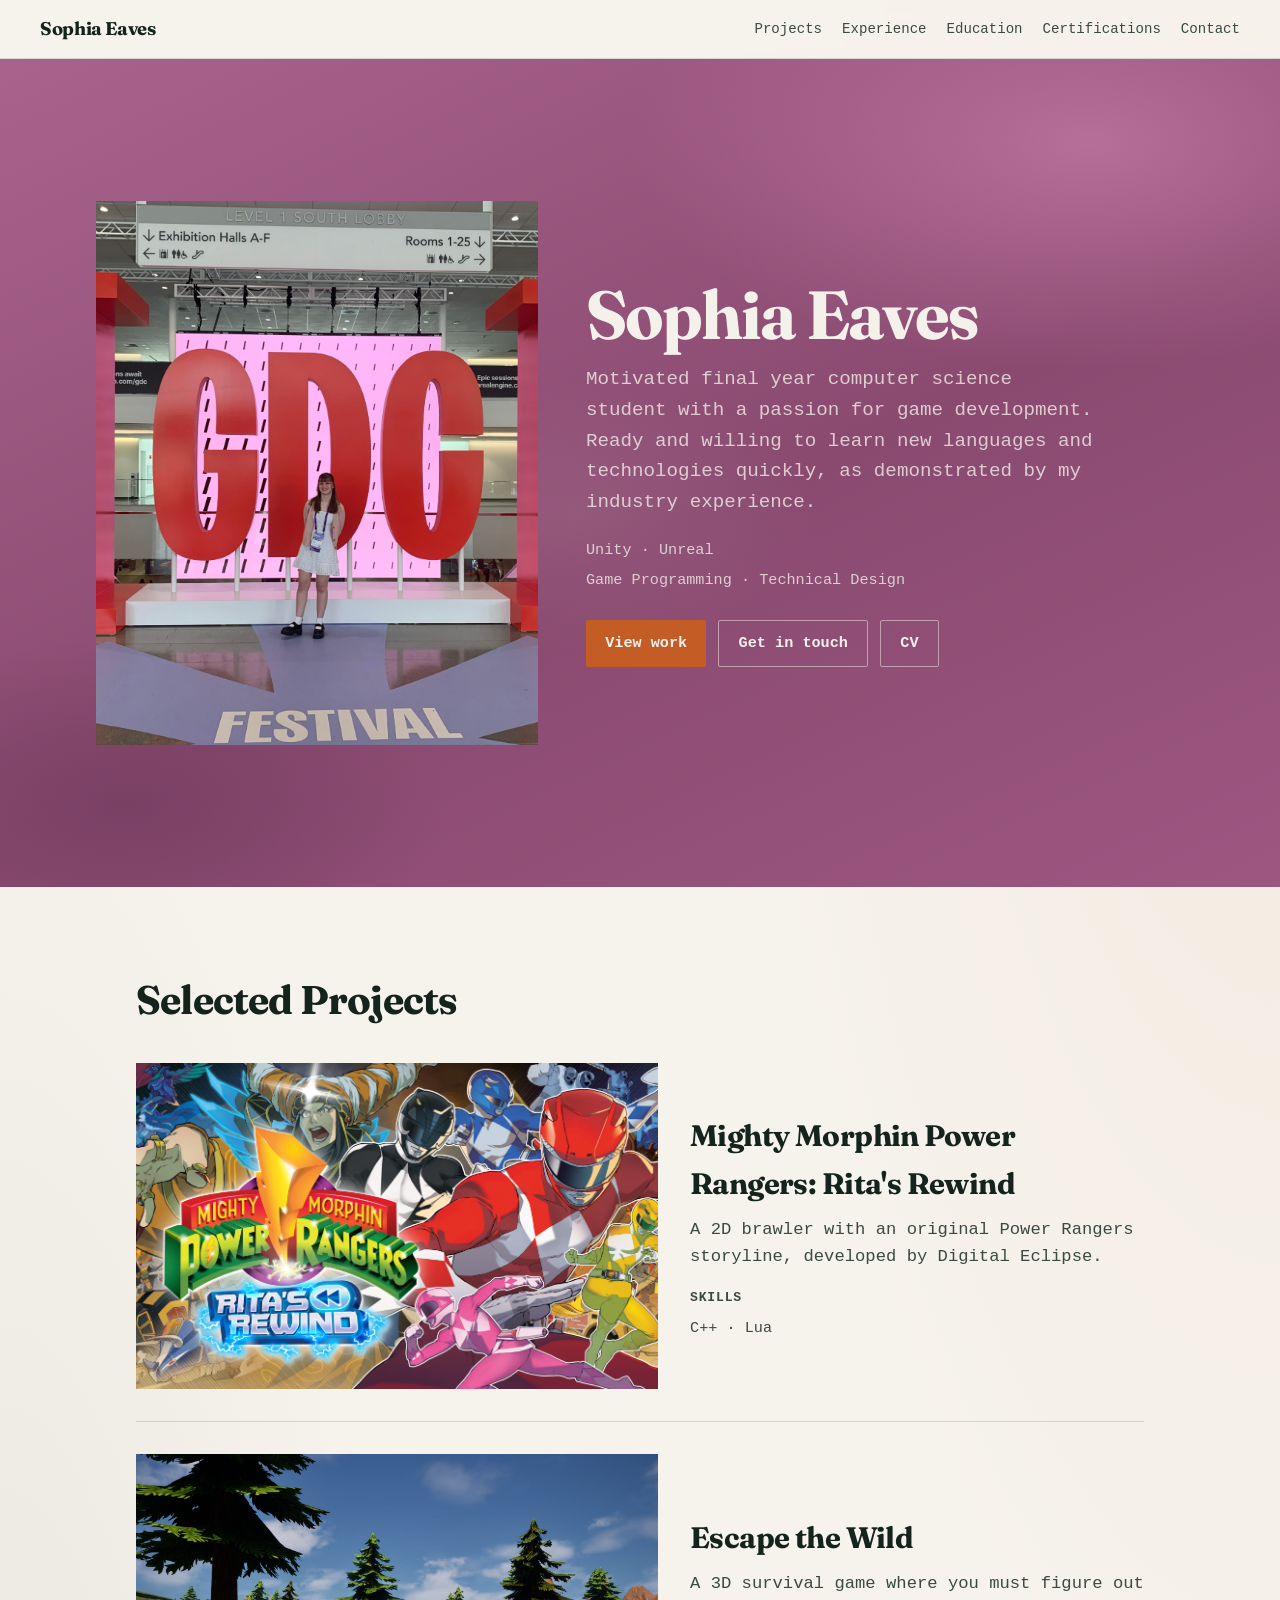
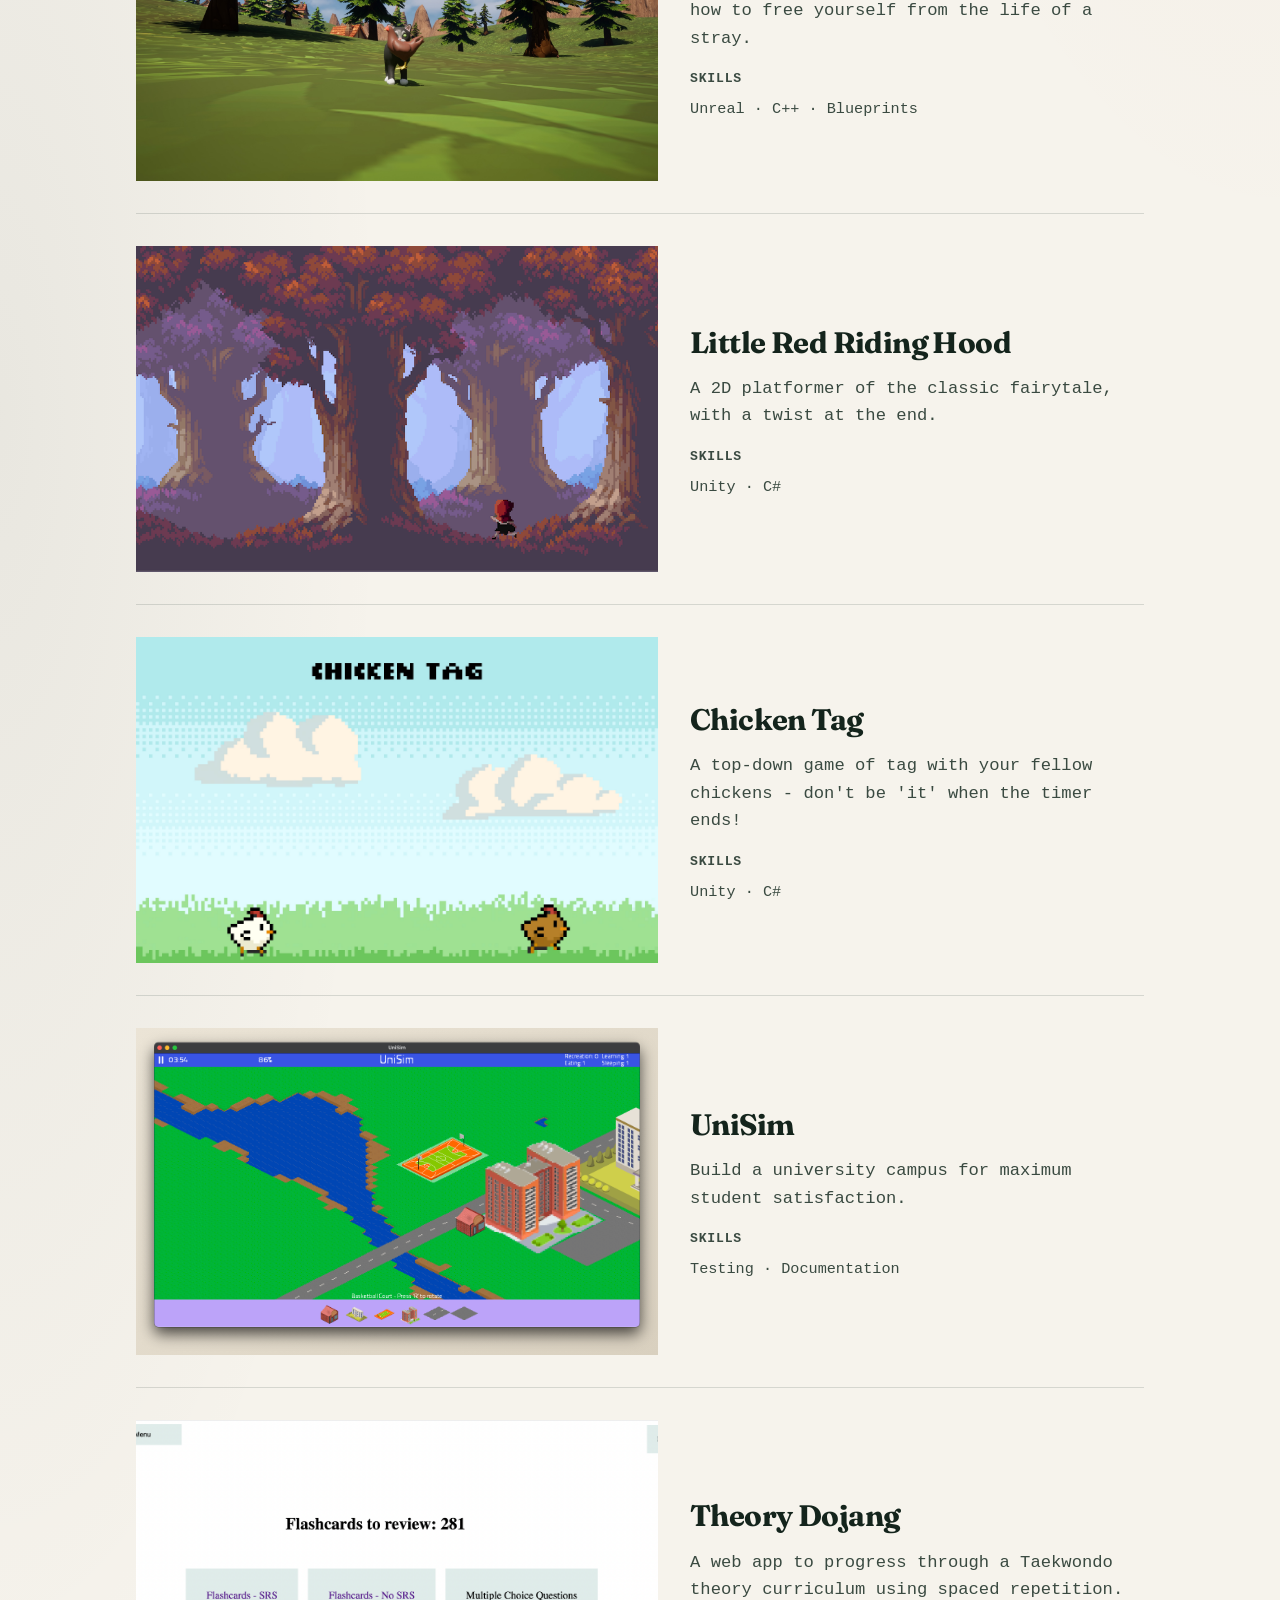
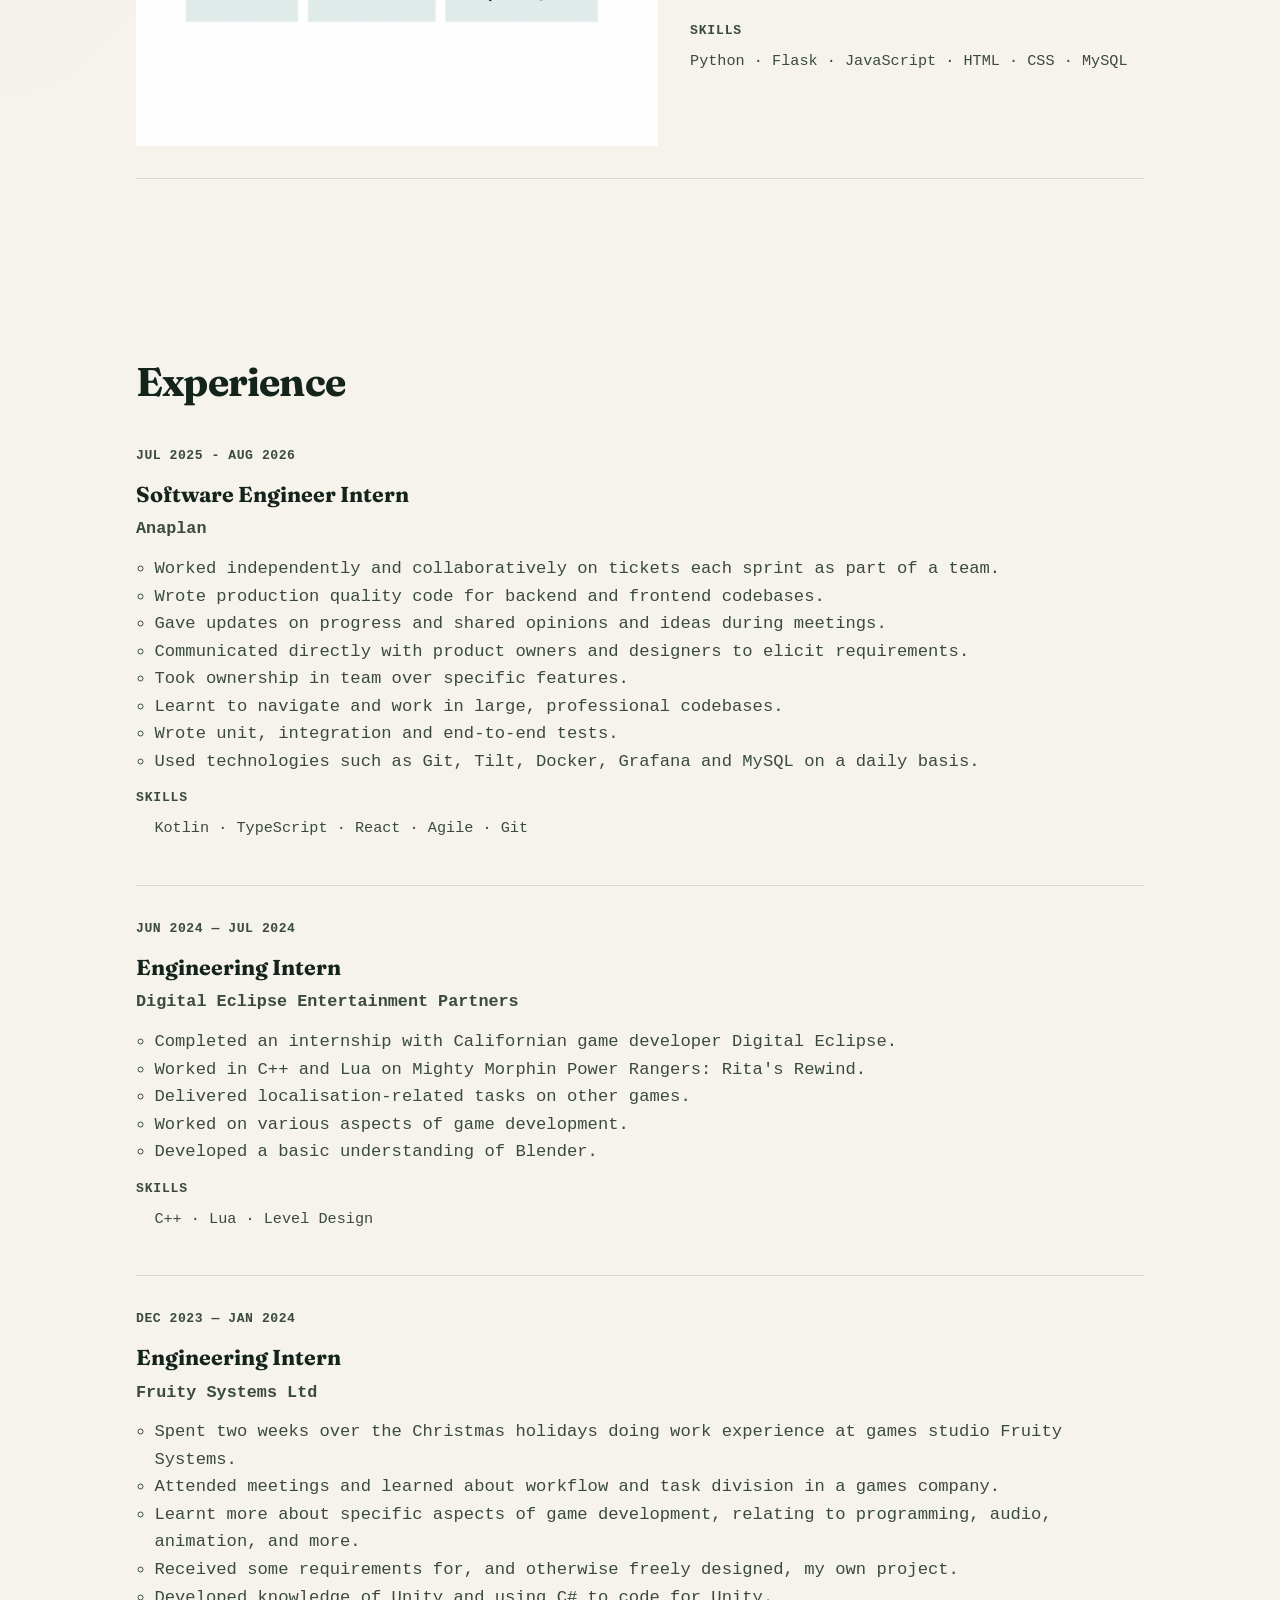
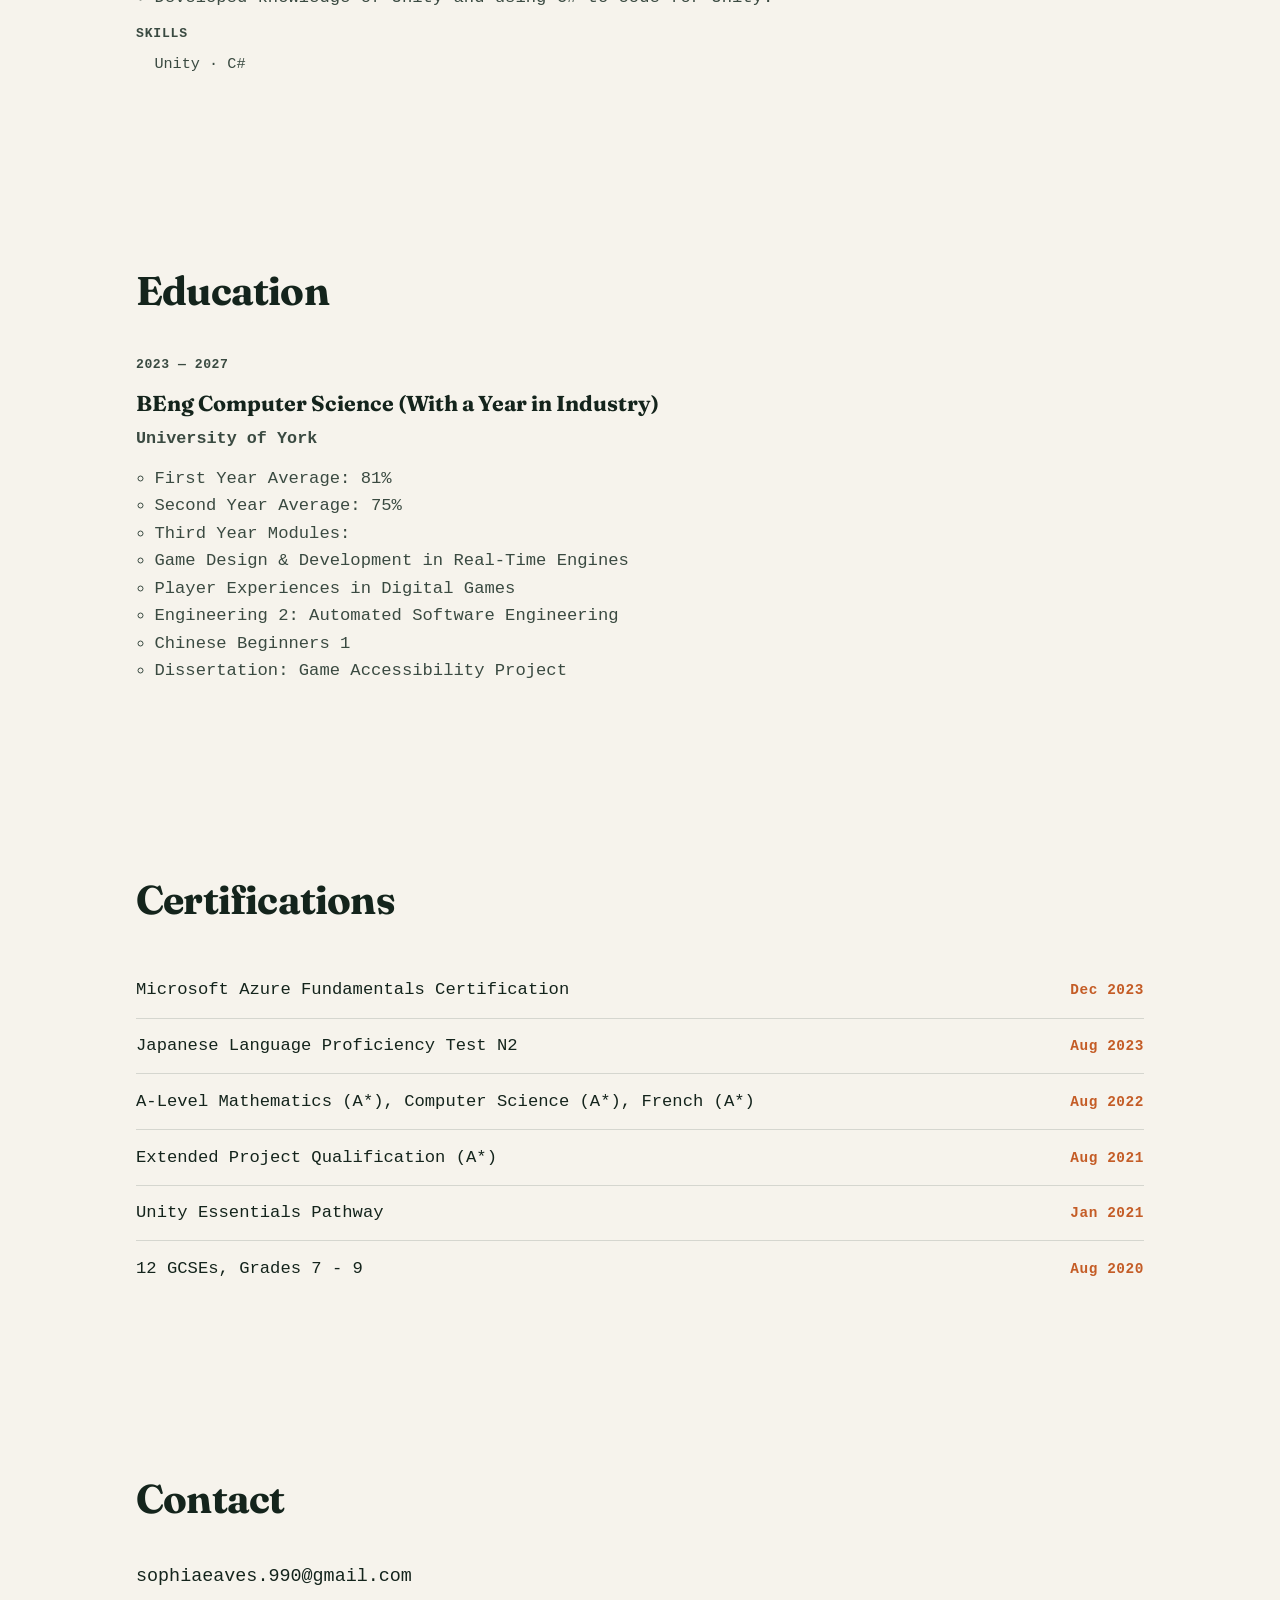
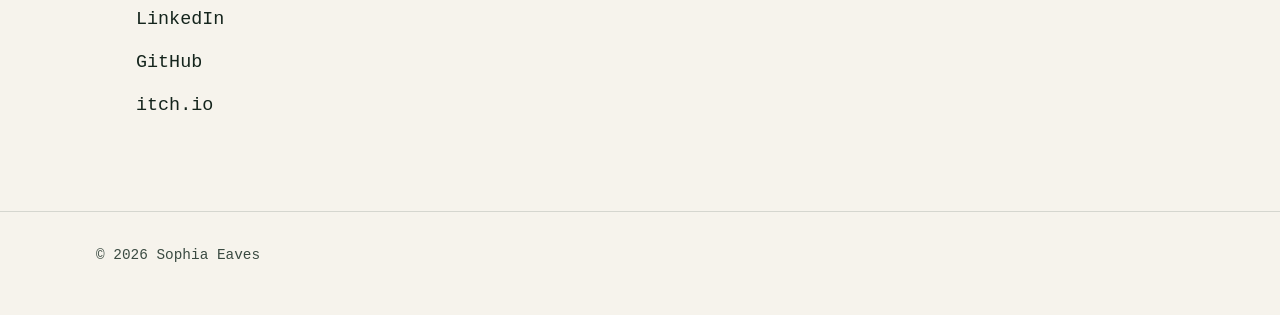
==== index.html @ bf9d67b2 "update experience and education sections" ====
<!DOCTYPE html>
<html lang="en">
<head>
    <meta charset="utf-8" />
    <meta name="viewport" content="width=device-width, initial-scale=1" />
    <title>Sophia Eaves — Game Developer</title>
    <meta
            name="description"
            content="Portfolio of Sophia Eaves"
    />
    <link rel="preconnect" href="https://fonts.googleapis.com" />
    <link rel="preconnect" href="https://fonts.gstatic.com" crossorigin />
    <link
            href="https://fonts.googleapis.com/css2?family=Fraunces:opsz,wght@9..144,500;9..144,700&family=Sora:wght@400;500;600&display=swap"
            rel="stylesheet"
    />
    <link rel="stylesheet" href="./styles.css" />
</head>
<body>
<a class="skip-link" href="#main">Skip to content</a>

<header class="site-header">
    <a class="logo" href="#about">Sophia Eaves</a>
    <nav class="nav" aria-label="Primary">
        <a href="#work">Projects</a>
        <a href="#experience">Experience</a>
        <a href="#education">Education</a>
        <a href="#courses">Certifications</a>
        <a href="#contact">Contact</a>
    </nav>
</header>

<main id="main">
    <section class="hero" id="about" aria-labelledby="hero-brand">
        <div class="hero__atmosphere" aria-hidden="true"></div>
        <div class="hero__grid">
            <div class="hero__photo">
                <img
                        src="./assets/portrait.jpg"
                        alt="Portrait of Sophia Eaves"
                        width="768"
                        height="1024"
                />
            </div>
            <div class="hero__content">
                <p class="hero__brand" id="hero-brand">Sophia Eaves</p>
                <p class="hero__lede">
                    Motivated final year computer science student with a passion for game development. Ready and willing to learn
                    new languages and technologies quickly, as demonstrated by my industry experience.
                </p>
                <ul class="hero__focus">
                    <li>Unity · Unreal</li>
                    <li>Game Programming · Technical Design</li>
                </ul>
                <div class="hero__actions">
                    <a class="btn btn--primary" href="#work">View work</a>
                    <a class="btn btn--ghost" href="#contact">Get in touch</a>
                    <a class="btn btn--ghost" href="./assets/Sophia-Eaves-CV.pdf" target="_blank" download>CV</a>
                </div>
            </div>
        </div>
    </section>

    <section class="section" id="work" aria-labelledby="work-heading">
        <div class="section__intro">
            <h2 id="work-heading">Selected Projects</h2>
        </div>

        <ul class="work-list">
            <li>
                <a class="project-card" href="./projects/ritas-rewind.html">
                    <div class="project-card__media">
                        <img
                                src="./assets/projects/ritas-rewind.jpg"
                                alt="Screenshot from Mighty Morphin Power Rangers: Rita's Rewind"
                                width="960"
                                height="600"
                        />
                    </div>
                    <div class="project-card__body">
                        <h3>Mighty Morphin Power Rangers: Rita's Rewind</h3>
                        <p class="project-card__blurb">
                            A 2D brawler with an original Power Rangers storyline, developed by Digital Eclipse.
                        </p>
                        <h4 class="project-card__skills-label">Skills</h4>
                        <ul class="skill-list">
                            <li>C++ · Lua</li>
                        </ul>
                    </div>
                </a>
            </li>

            <li>
                <a class="project-card" href="./projects/escape-the-wild.html">
                    <div class="project-card__media">
                        <img
                                src="./assets/projects/escape-the-wild.jpg"
                                alt="Screenshot from Escape the Wild"
                                width="960"
                                height="600"
                        />
                    </div>
                    <div class="project-card__body">
                        <h3>Escape the Wild</h3>
                        <p class="project-card__blurb">
                            A 3D survival game where you must figure out how to free yourself from the life of a stray.
                        </p>
                        <h4 class="project-card__skills-label">Skills</h4>
                        <ul class="skill-list">
                            <li>Unreal · C++ · Blueprints</li>
                        </ul>
                    </div>
                </a>
            </li>

            <li>
                <a class="project-card" href="./projects/little-red-riding-hood.html">
                    <div class="project-card__media">
                        <img
                                src="./assets/projects/little-red-riding-hood.jpg"
                                alt="Screenshot from Little Red Riding Hood"
                                width="960"
                                height="600"
                        />
                    </div>
                    <div class="project-card__body">
                        <h3>Little Red Riding Hood</h3>
                        <p class="project-card__blurb">
                            A 2D platformer of the classic fairytale, with a twist at the end.
                        </p>
                        <h4 class="project-card__skills-label">Skills</h4>
                        <ul class="skill-list">
                            <li>Unity · C#</li>
                        </ul>
                    </div>
                </a>
            </li>

            <li>
                <a class="project-card" href="./projects/chicken-tag.html">
                    <div class="project-card__media">
                        <img
                                src="./assets/projects/chicken-tag.jpg"
                                alt="Screenshot from Chicken Tag"
                                width="960"
                                height="600"
                        />
                    </div>
                    <div class="project-card__body">
                        <h3>Chicken Tag</h3>
                        <p class="project-card__blurb">
                            A top-down game of tag with your fellow chickens - don't be 'it' when the timer ends!
                        </p>
                        <h4 class="project-card__skills-label">Skills</h4>
                        <ul class="skill-list">
                            <li>Unity · C#</li>
                        </ul>
                    </div>
                </a>
            </li>

            <li>
                <a class="project-card" href="./projects/unisim.html">
                    <div class="project-card__media">
                        <img
                                src="./assets/projects/unisim.jpg"
                                alt="Screenshot from UniSim"
                                width="960"
                                height="600"
                        />
                    </div>
                    <div class="project-card__body">
                        <h3>UniSim</h3>
                        <p class="project-card__blurb">
                            Build a university campus for maximum student satisfaction.
                        </p>
                        <h4 class="project-card__skills-label">Skills</h4>
                        <ul class="skill-list">
                            <li>Testing · Documentation</li>
                        </ul>
                    </div>
                </a>
            </li>

            <li>
                <a class="project-card" href="./projects/theory-dojang.html">
                    <div class="project-card__media">
                        <img
                                src="./assets/projects/theory-dojang.jpg"
                                alt="Screenshot from Theory Dojang"
                                width="960"
                                height="600"
                        />
                    </div>
                    <div class="project-card__body">
                        <h3>Theory Dojang</h3>
                        <p class="project-card__blurb">
                            A web app to progress through a Taekwondo theory curriculum using spaced repetition.
                        </p>
                        <h4 class="project-card__skills-label">Skills</h4>
                        <ul class="skill-list">
                            <li>Python · Flask · JavaScript · HTML · CSS · MySQL</li>
                        </ul>
                    </div>
                </a>
            </li>
        </ul>
    </section>

    <section class="section" id="experience" aria-labelledby="experience-heading">
        <div class="section__intro">
            <h2 id="experience-heading">Experience</h2>
        </div>
        <ol class="timeline">
            <li class="timeline__item">
                <p class="timeline__dates">Jul 2025 - Aug 2026</p>
                <h3>Software Engineer Intern</h3>
                <p class="timeline__org">Anaplan</p>
                <ul>
                    <li>Worked independently and collaboratively on tickets each sprint as part of a team.</li>
                    <li>Wrote production quality code for backend and frontend codebases.</li>
                    <li>Gave updates on progress and shared opinions and ideas during meetings.</li>
                    <li>Communicated directly with product owners and designers to elicit requirements.</li>
                    <li>Took ownership in team over specific features.</li>
                    <li>Learnt to navigate and work in large, professional codebases.</li>
                    <li>Wrote unit, integration and end-to-end tests.</li>
                    <li>Used technologies such as Git, Tilt, Docker, Grafana and MySQL on a daily basis.</li>
                </ul>
                <h4 class="project-card__skills-label">Skills</h4>
                <ul class="skill-list">
                    <li>Kotlin · TypeScript · React · Agile · Git</li>
                </ul>
            </li>
            <li class="timeline__item">
                <p class="timeline__dates">Jun 2024 — Jul 2024</p>
                <h3>Engineering Intern</h3>
                <p class="timeline__org">Digital Eclipse Entertainment Partners</p>
                <ul>
                    <li>Completed an internship with Californian game developer Digital Eclipse.</li>
                    <li>Worked in C++ and Lua on Mighty Morphin Power Rangers: Rita's Rewind.</li>
                    <li>Delivered localisation-related tasks on other games.</li>
                    <li>Worked on various aspects of game development.</li>
                    <li>Developed a basic understanding of Blender.</li>
                </ul>
                <h4 class="project-card__skills-label">Skills</h4>
                <ul class="skill-list">
                    <li>C++ · Lua · Level Design</li>
                </ul>
            </li>
            <li class="timeline__item">
                <p class="timeline__dates">Dec 2023 — Jan 2024</p>
                <h3>Engineering Intern</h3>
                <p class="timeline__org">Fruity Systems Ltd</p>
                <ul>
                    <li>Spent two weeks over the Christmas holidays doing work experience at games studio Fruity Systems.</li>
                    <li>Attended meetings and learned about workflow and task division in a games company.</li>
                    <li>Learnt more about specific aspects of game development, relating to programming, audio, animation, and more.</li>
                    <li>Received some requirements for, and otherwise freely designed, my own project.</li>
                    <li>Developed knowledge of Unity and using C# to code for Unity.</li>
                </ul>
                <h4 class="project-card__skills-label">Skills</h4>
                <ul class="skill-list">
                    <li>Unity · C#</li>
                </ul>
            </li>
        </ol>
    </section>

    <section class="section" id="education" aria-labelledby="education-heading">
        <div class="section__intro">
            <h2 id="education-heading">Education</h2>
        </div>
        <ol class="timeline">
            <li class="timeline__item">
                <p class="timeline__dates">2023 — 2027</p>
                <h3>BEng Computer Science (With a Year in Industry)</h3>
                <p class="timeline__org">University of York</p>
                <ul>
                    <li>First Year Average: 81%</li>
                    <li>Second Year Average: 75%</li>
                    <li>Third Year Modules:</li>
                    <li>Game Design & Development in Real-Time Engines</li>
                    <li>Player Experiences in Digital Games</li>
                    <li>Engineering 2: Automated Software Engineering</li>
                    <li>Chinese Beginners 1</li>
                    <li>Dissertation: Game Accessibility Project</li>
                </ul>
            </li>
        </ol>
    </section>

    <section class="section" id="courses" aria-labelledby="courses-heading">
        <div class="section__intro">
            <h2 id="courses-heading">Certifications</h2>
        </div>
        <ul class="cert-list">
            <li>
                <span class="cert-list__name">Microsoft Azure Fundamentals Certification</span>
                <span class="cert-list__date">Dec 2023</span>
            </li>
            <li>
                <span class="cert-list__name">Japanese Language Proficiency Test N2</span>
                <span class="cert-list__date">Aug 2023</span>
            </li>
            <li>
                <span class="cert-list__name">A-Level Mathematics (A*), Computer Science (A*), French (A*)</span>
                <span class="cert-list__date">Aug 2022</span>
            </li>
            <li>
                <span class="cert-list__name">Extended Project Qualification (A*)</span>
                <span class="cert-list__date">Aug 2021</span>
            </li>
            <li>
                <span class="cert-list__name">Unity Essentials Pathway</span>
                <span class="cert-list__date">Jan 2021</span>
            </li>
            <li>
                <span class="cert-list__name">12 GCSEs, Grades 7 - 9</span>
                <span class="cert-list__date">Aug 2020</span>
            </li>
        </ul>
    </section>

    <section class="section" id="contact" aria-labelledby="contact-heading">
        <div class="section__intro">
            <h2 id="contact-heading">Contact</h2>
        </div>
        <ul class="contact-list">
            <li><a href="mailto:sophiaeaves.990@gmail.com">sophiaeaves.990@gmail.com</a></li>
            <li><a href="https://www.linkedin.com/in/sophia-eaves" rel="noopener noreferrer" target="_blank">LinkedIn</a></li>
            <li>
                <a href="https://github.com/Sophia990" rel="noopener noreferrer" target="_blank"
                >GitHub</a
                >
            </li>
            <li><a href="https://sophia990.itch.io/" rel="noopener noreferrer" target="_blank">itch.io</a></li>
        </ul>
    </section>
</main>

<footer class="site-footer">
    <p>© <span id="year">2026</span> Sophia Eaves</p>
</footer>

<script>
    document.getElementById("year").textContent = new Date().getFullYear();
</script>
</body>
</html>
---- styles.css ----
:root {
    --ink: #14241c;
    --ink-soft: #3a4a41;
    --paper: #f6f3ec;
    --paper-deep: #ebe4d6;
    --accent: #c45c26;
    --accent-hover: #a64a1c;
    --line: rgba(20, 36, 28, 0.14);
    --max: 68rem;
    --pad: clamp(1.25rem, 4vw, 2.5rem);
    --font-display: "Fraunces", Georgia, serif;
    --font-body: "IBM Plex Mono", ui-monospace, monospace;
    --radius: 2px;
}

*,
*::before,
*::after {
    box-sizing: border-box;
}

html {
    scroll-behavior: smooth;
}

body {
    margin: 0;
    min-height: 100vh;
    font-family: var(--font-body);
    font-size: clamp(1rem, 0.95rem + 0.25vw, 1.075rem);
    line-height: 1.6;
    color: var(--ink);
    background:
            radial-gradient(ellipse 80% 50% at 100% 0%, rgba(196, 92, 38, 0.08), transparent 55%),
            radial-gradient(ellipse 60% 40% at 0% 30%, rgba(20, 36, 28, 0.06), transparent 50%),
            var(--paper);
}

img,
video {
    max-width: 100%;
    display: block;
}

a {
    color: inherit;
    text-decoration-thickness: 1px;
    text-underline-offset: 0.18em;
}

a:hover {
    color: var(--accent);
}

:focus-visible {
    outline: 2px solid var(--accent);
    outline-offset: 3px;
}

.skip-link {
    position: absolute;
    left: var(--pad);
    top: -100%;
    z-index: 100;
    padding: 0.5rem 0.75rem;
    background: var(--ink);
    color: var(--paper);
    text-decoration: none;
}

.skip-link:focus {
    top: 0.75rem;
}

.site-header {
    position: sticky;
    top: 0;
    z-index: 20;
    display: flex;
    align-items: center;
    justify-content: space-between;
    gap: 1rem;
    padding: 0.9rem var(--pad);
    background: rgba(246, 243, 236, 0.88);
    backdrop-filter: blur(10px);
    border-bottom: 1px solid var(--line);
}

.logo {
    font-family: var(--font-display);
    font-weight: 700;
    font-size: 1.15rem;
    letter-spacing: -0.02em;
    text-decoration: none;
    white-space: nowrap;
}

.nav {
    display: flex;
    gap: clamp(0.7rem, 2.2vw, 1.25rem);
    overflow-x: auto;
    -webkit-overflow-scrolling: touch;
}

.nav a {
    text-decoration: none;
    font-size: 0.88rem;
    font-weight: 500;
    color: var(--ink-soft);
    white-space: nowrap;
}

.nav a:hover {
    color: var(--accent);
}

/* ——— About hero ——— */
.hero {
    position: relative;
    isolation: isolate;
    min-height: min(92vh, 52rem);
    display: grid;
    align-items: center;
    padding: clamp(3rem, 10vh, 5.5rem) var(--pad);
    overflow: hidden;
    color: #f4f1ea;
    background: #9c5781;
}

.hero__atmosphere {
  position: absolute;
  inset: 0;
  z-index: -1;
  background:
    radial-gradient(ellipse 65% 50% at 85% 10%, #b56f98 0%, transparent 55%),
    radial-gradient(ellipse 50% 40% at 10% 90%, #7a4064 0%, transparent 50%),
    radial-gradient(ellipse 35% 30% at 45% 55%, rgba(244, 241, 234, 0.08) 0%, transparent 55%),
    linear-gradient(155deg, #a8638c 0%, #8a4a70 55%, #9c5781 100%);
  animation: atmosphere-drift 18s ease-in-out infinite alternate;
}

@keyframes atmosphere-drift {
    from { transform: scale(1); }
    to { transform: scale(1.04) translate3d(-1.5%, 1%, 0); }
}

.hero__grid {
    max-width: var(--max);
    width: 100%;
    margin: 0 auto;
    display: grid;
    gap: clamp(1.75rem, 4vw, 3rem);
    align-items: center;
    animation: rise 0.9s ease both;
}

@media (min-width: 800px) {
    .hero__grid {
        grid-template-columns: minmax(0, 0.85fr) minmax(0, 1.15fr);
    }
}

@keyframes rise {
    from { opacity: 0; transform: translateY(1.25rem); }
    to { opacity: 1; transform: translateY(0); }
}

.hero__photo {
    aspect-ratio: 4 / 5;
    max-height: min(70vh, 34rem);
    justify-self: stretch;
    overflow: hidden;
    background: rgba(246, 243, 236, 0.08);
}

.hero__photo img {
    width: 100%;
    height: 100%;
    object-fit: cover;
}

.hero__brand {
    margin: 0 0 0.85rem;
    font-family: var(--font-display);
    font-size: clamp(2.4rem, 7vw, 4.25rem);
    font-weight: 700;
    line-height: 1.05;
    letter-spacing: -0.03em;
}

.hero__lede {
    margin: 0 0 1.25rem;
    max-width: 32rem;
    font-size: clamp(1.05rem, 2vw, 1.2rem);
    color: rgba(244, 241, 234, 0.78);
}

.hero__focus {
    list-style: none;
    margin: 0 0 1.75rem;
    padding: 0;
    display: grid;
    gap: 0.35rem;
    color: rgba(244, 241, 234, 0.78);
    font-size: 0.95rem;
}

.hero__actions {
    display: flex;
    flex-wrap: wrap;
    gap: 0.75rem;
}

.btn {
    display: inline-flex;
    align-items: center;
    justify-content: center;
    min-height: 2.75rem;
    padding: 0.65rem 1.2rem;
    border-radius: var(--radius);
    font-weight: 600;
    font-size: 0.95rem;
    text-decoration: none;
    transition: background 0.2s ease, color 0.2s ease, border-color 0.2s ease, transform 0.2s ease;
}

.btn:hover {
    transform: translateY(-1px);
    color: inherit;
}

.btn--primary {
    background: var(--accent);
    color: var(--paper);
}

.btn--primary:hover {
    background: var(--accent-hover);
    color: var(--paper);
}

.btn--ghost {
  border: 1px solid rgba(244, 241, 234, 0.5);
  color: #f4f1ea;
}

.btn--ghost:hover {
  border-color: #f4f1ea;
  color: #f4f1ea;
}

.section {
    padding: clamp(3.5rem, 10vh, 6rem) var(--pad);
    max-width: var(--max);
    margin: 0 auto;
}

.section__intro {
    max-width: 36rem;
    margin-bottom: 2.5rem;
}

.section__intro h2,
.project-detail h2 {
    margin: 0 0 0.65rem;
    font-family: var(--font-display);
    font-size: clamp(1.85rem, 4vw, 2.5rem);
    font-weight: 700;
    letter-spacing: -0.02em;
    line-height: 1.15;
}

.section__intro p {
    margin: 0;
    color: var(--ink-soft);
}

.work-list {
    list-style: none;
    margin: 0;
    padding: 0;
    display: grid;
    gap: 2rem;
}

.project-card {
    display: grid;
    gap: 1.25rem;
    padding-bottom: 2rem;
    border-bottom: 1px solid var(--line);
    text-decoration: none;
    color: inherit;
}

.project-card:hover {
    color: inherit;
}

.project-card:hover h3 {
    color: var(--accent);
}

@media (min-width: 720px) {
    .project-card {
        grid-template-columns: minmax(0, 1.15fr) minmax(0, 1fr);
        gap: 2rem;
        align-items: center;
    }
}

.project-card__media {
    aspect-ratio: 16 / 10;
    overflow: hidden;
    background:
            linear-gradient(145deg, var(--paper-deep), #d9d0bf),
            repeating-linear-gradient(-12deg, transparent, transparent 10px, rgba(20, 36, 28, 0.04) 10px, rgba(20, 36, 28, 0.04) 11px);
}

.project-card__media img,
.project-detail__hero-media img,
.gallery img {
    width: 100%;
    height: 100%;
    object-fit: cover;
    transition: transform 0.35s ease;
}

.project-card:hover .project-card__media img {
    transform: scale(1.03);
}

.project-card__meta {
    margin: 0 0 0.4rem;
    font-size: 0.82rem;
    font-weight: 500;
    letter-spacing: 0.04em;
    text-transform: uppercase;
    color: var(--ink-soft);
}

.project-card__body h3,
.project-detail__header h1 {
    margin: 0 0 0.55rem;
    font-family: var(--font-display);
    font-size: clamp(1.45rem, 3vw, 1.85rem);
    font-weight: 700;
    letter-spacing: -0.02em;
}

.project-detail__header h1 {
    font-size: clamp(2rem, 5vw, 3rem);
}

.project-card__blurb,
.project-detail__lede {
    margin: 0 0 1rem;
    color: var(--ink-soft);
}

.project-card__skills-label {
    margin: 0 0 0.5rem;
    font-family: var(--font-body);
    font-size: 0.82rem;
    font-weight: 600;
    letter-spacing: 0.06em;
    text-transform: uppercase;
    color: var(--ink-soft);
}

.skill-list {
    list-style: none;
    margin: 0;
    padding: 0;
    display: grid;
    gap: 0.35rem;
    color: var(--ink-soft);
    font-size: 0.95rem;
}

.timeline {
    list-style: none;
    margin: 0;
    padding: 0;
    display: grid;
    gap: 2rem;
}

.timeline__item {
    padding-bottom: 2rem;
    border-bottom: 1px solid var(--line);
}

.timeline__item:last-child {
    border-bottom: 0;
    padding-bottom: 0;
}

.timeline__dates {
    margin: 0 0 0.35rem;
    font-size: 0.82rem;
    font-weight: 600;
    letter-spacing: 0.04em;
    text-transform: uppercase;
    color: var(--accent);
}

.timeline__item h3 {
    margin: 0 0 0.5rem;
    font-family: var(--font-display);
    font-size: 1.35rem;
    font-weight: 700;
}

.timeline__item p,
.timeline__item ul {
    margin: 0 0 0.75rem;
    color: var(--ink-soft);
}

.timeline__item ul {
    padding-left: 1.15rem;
}

.timeline__item h3 {
  margin: 0 0 0.25rem;
  font-family: var(--font-display);
  font-size: 1.35rem;
  font-weight: 700;
}

.timeline__org {
  margin: 0 0 0.65rem;
  font-family: var(--font-body);
  font-size: 1.05rem;
  font-weight: 600;
  color: var(--ink);
}

.timeline__item p:not(.timeline__dates):not(.timeline__org),
.timeline__item ul {
  margin: 0 0 0.75rem;
  color: var(--ink-soft);
  font-weight: 400;
}

.timeline__item ul {
  padding-left: 1.15rem;
}

.cert-list {
  list-style: none;
  margin: 0;
  padding: 0;
  display: grid;
  gap: 0;
}

.cert-list li {
  display: flex;
  justify-content: space-between;
  align-items: baseline;
  gap: 1rem;
  padding: 0.85rem 0;
  border-bottom: 1px solid var(--line);
  font-weight: 500;
}

.cert-list li:last-child {
  border-bottom: 0;
}

.cert-list__name {
  color: var(--ink);
}

.cert-list__date {
  flex-shrink: 0;
  font-size: 0.9rem;
  font-weight: 600;
  letter-spacing: 0.04em;
  color: var(--accent);
}

.contact-list {
    list-style: none;
    margin: 0;
    padding: 0;
    display: grid;
    gap: 0.85rem;
    font-size: 1.15rem;
    font-weight: 500;
}

.contact-list a {
    text-decoration: none;
    border-bottom: 1px solid transparent;
}

.contact-list a:hover {
    border-bottom-color: var(--accent);
}

.site-footer {
    padding: 2rem var(--pad) 3rem;
    border-top: 1px solid var(--line);
    color: var(--ink-soft);
    font-size: 0.9rem;
}

.site-footer p {
    margin: 0 auto;
    max-width: var(--max);
}

/* Project detail */
.back-link {
    margin: 0 0 1.5rem;
}

.back-link a {
    text-decoration: none;
    font-weight: 500;
    color: var(--ink-soft);
}

.project-detail {
    display: grid;
    gap: 2.5rem;
}

.project-detail__hero-media {
    margin: 0;
    aspect-ratio: 16 / 9;
    overflow: hidden;
    background: var(--paper-deep);
}

.gallery {
    display: grid;
    gap: 1.5rem;
}

@media (min-width: 720px) {
    .gallery {
        grid-template-columns: 1fr 1fr;
    }
}

.gallery figure {
    margin: 0;
}

.gallery figcaption {
    margin-top: 0.5rem;
    font-size: 0.9rem;
    color: var(--ink-soft);
}

.gallery video {
    width: 100%;
    aspect-ratio: 16 / 9;
    background: #0f1a15;
}

.play-block {
    padding-top: 0.5rem;
    border-top: 1px solid var(--line);
}

.play-block p {
    color: var(--ink-soft);
}

.webgl-frame {
    margin-top: 1rem;
    position: relative;
    width: 100%;
    aspect-ratio: 16 / 9;
    background: #0f1a15;
    border: 1px solid var(--line);
}

.webgl-frame iframe {
    position: absolute;
    inset: 0;
    width: 100%;
    height: 100%;
    border: 0;
}

@media (prefers-reduced-motion: reduce) {
    html { scroll-behavior: auto; }
    .hero__atmosphere,
    .hero__grid,
    .btn,
    .project-card__media img {
        animation: none !important;
        transition: none !important;
    }
}
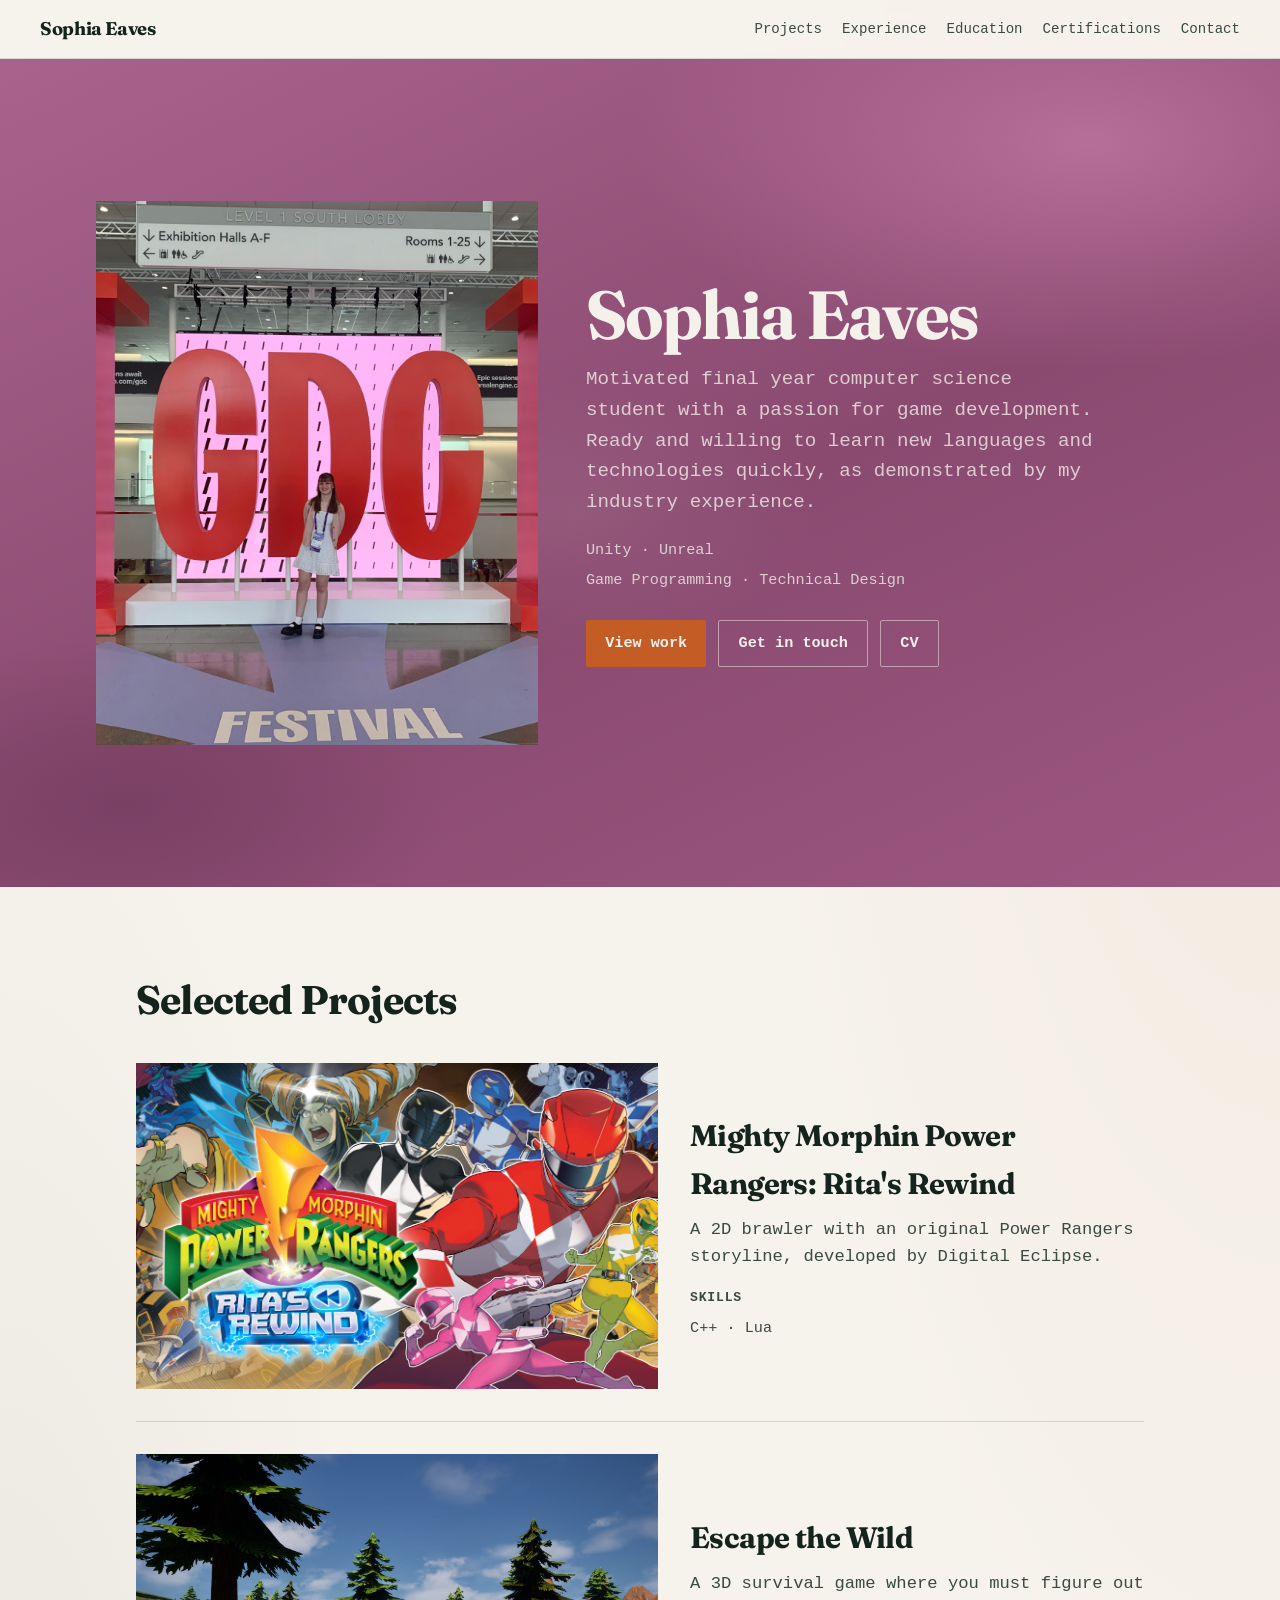
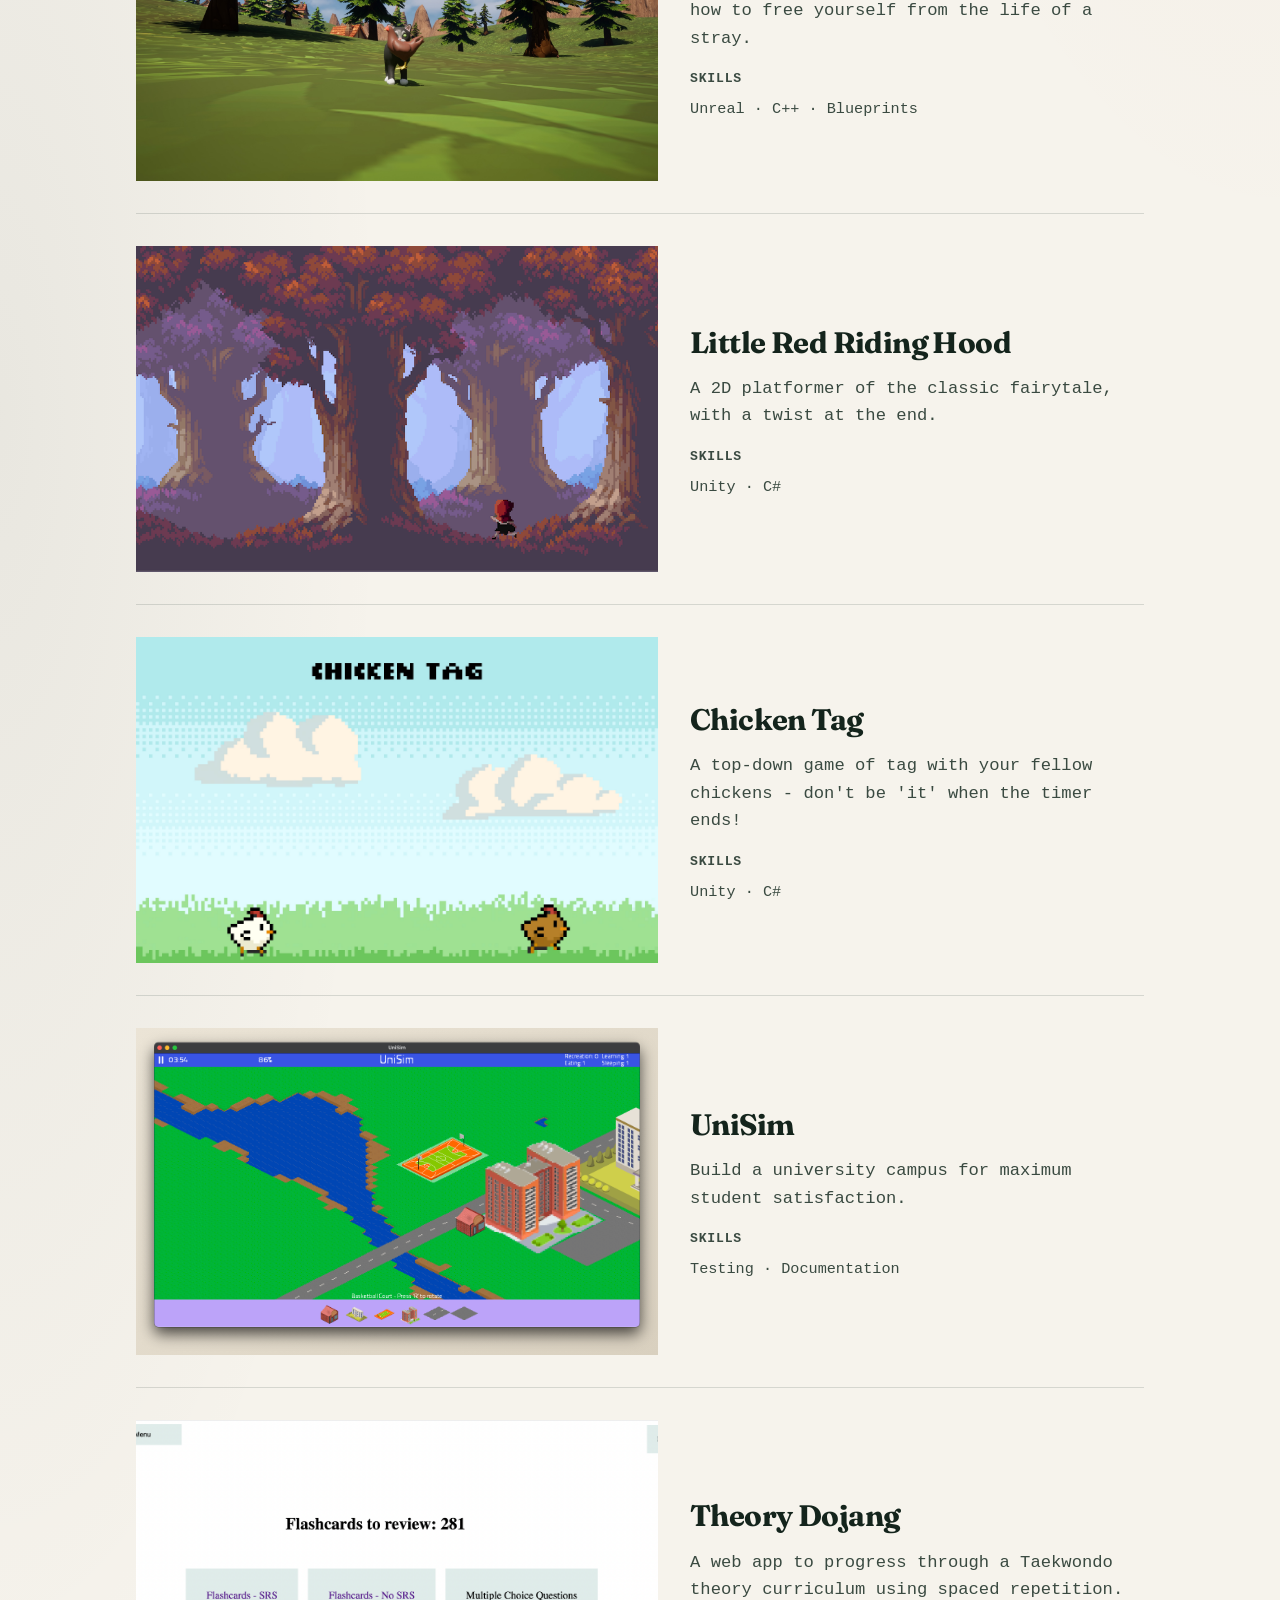
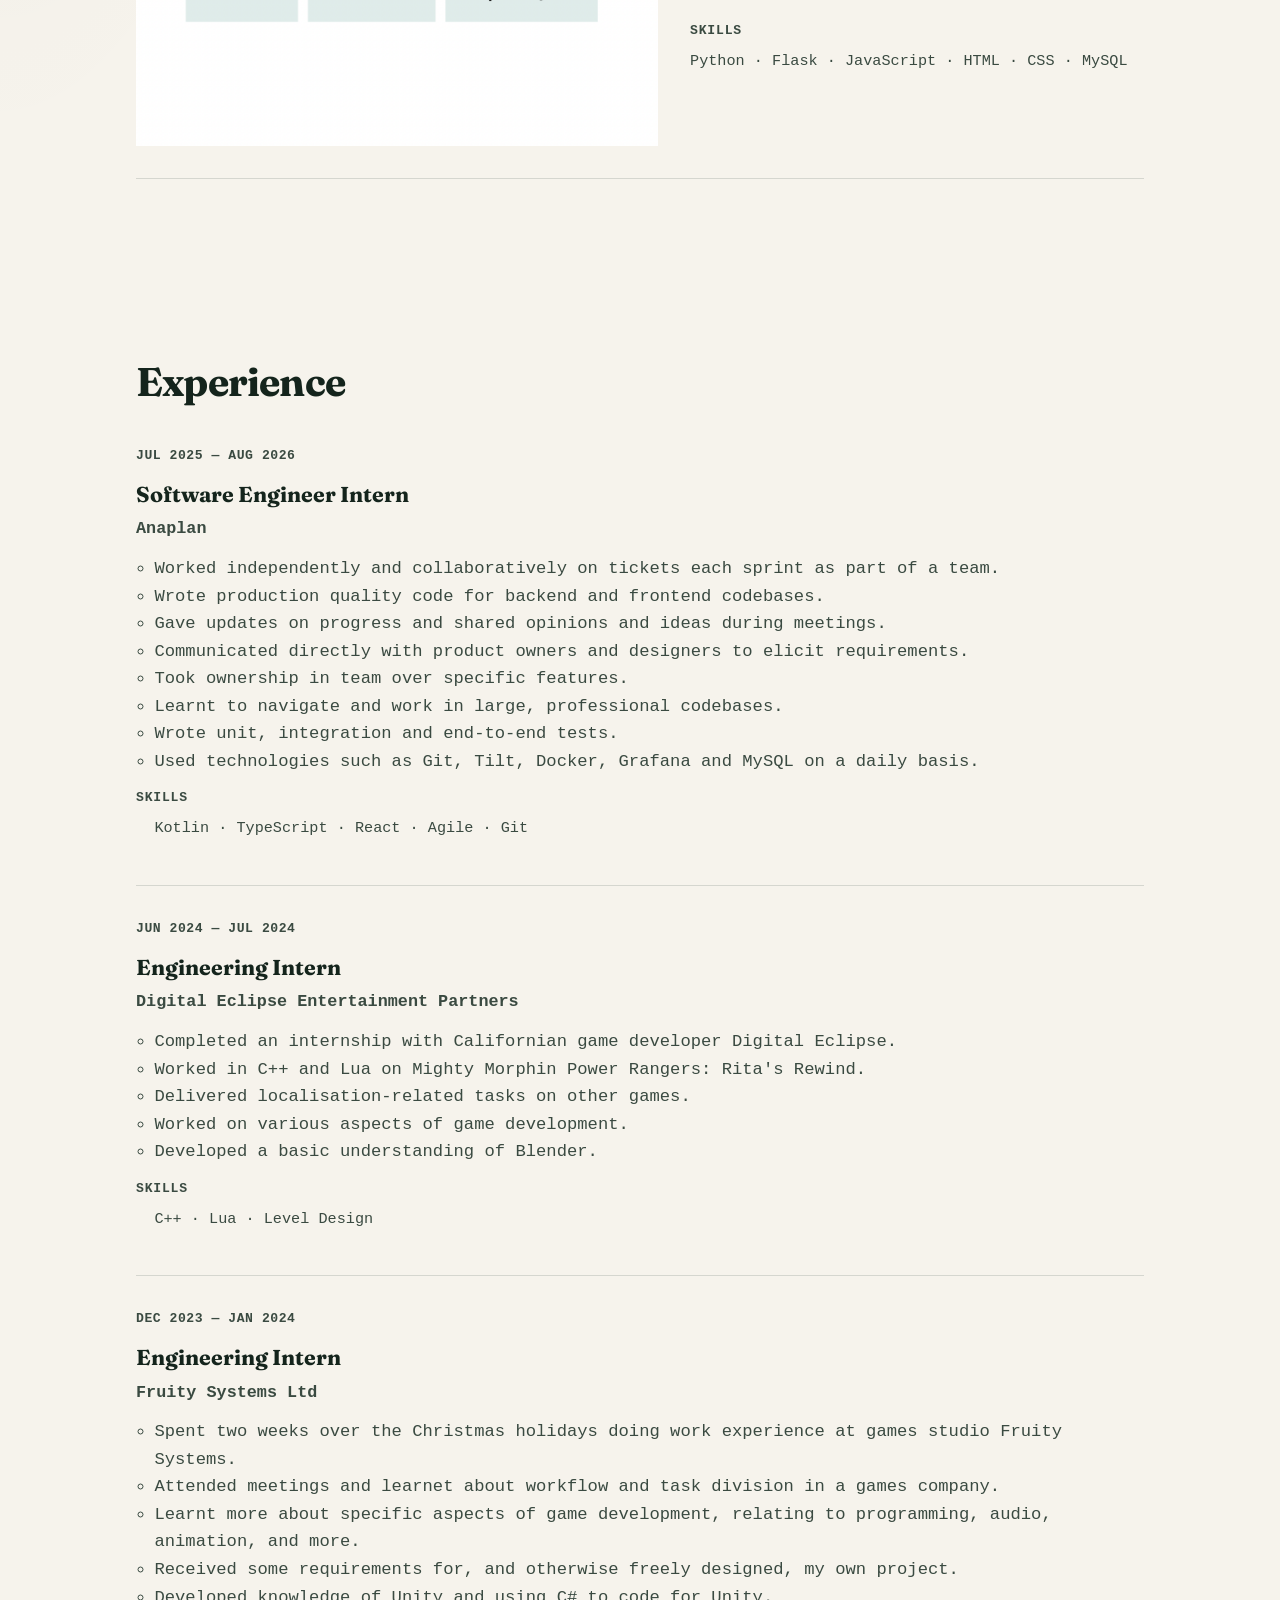
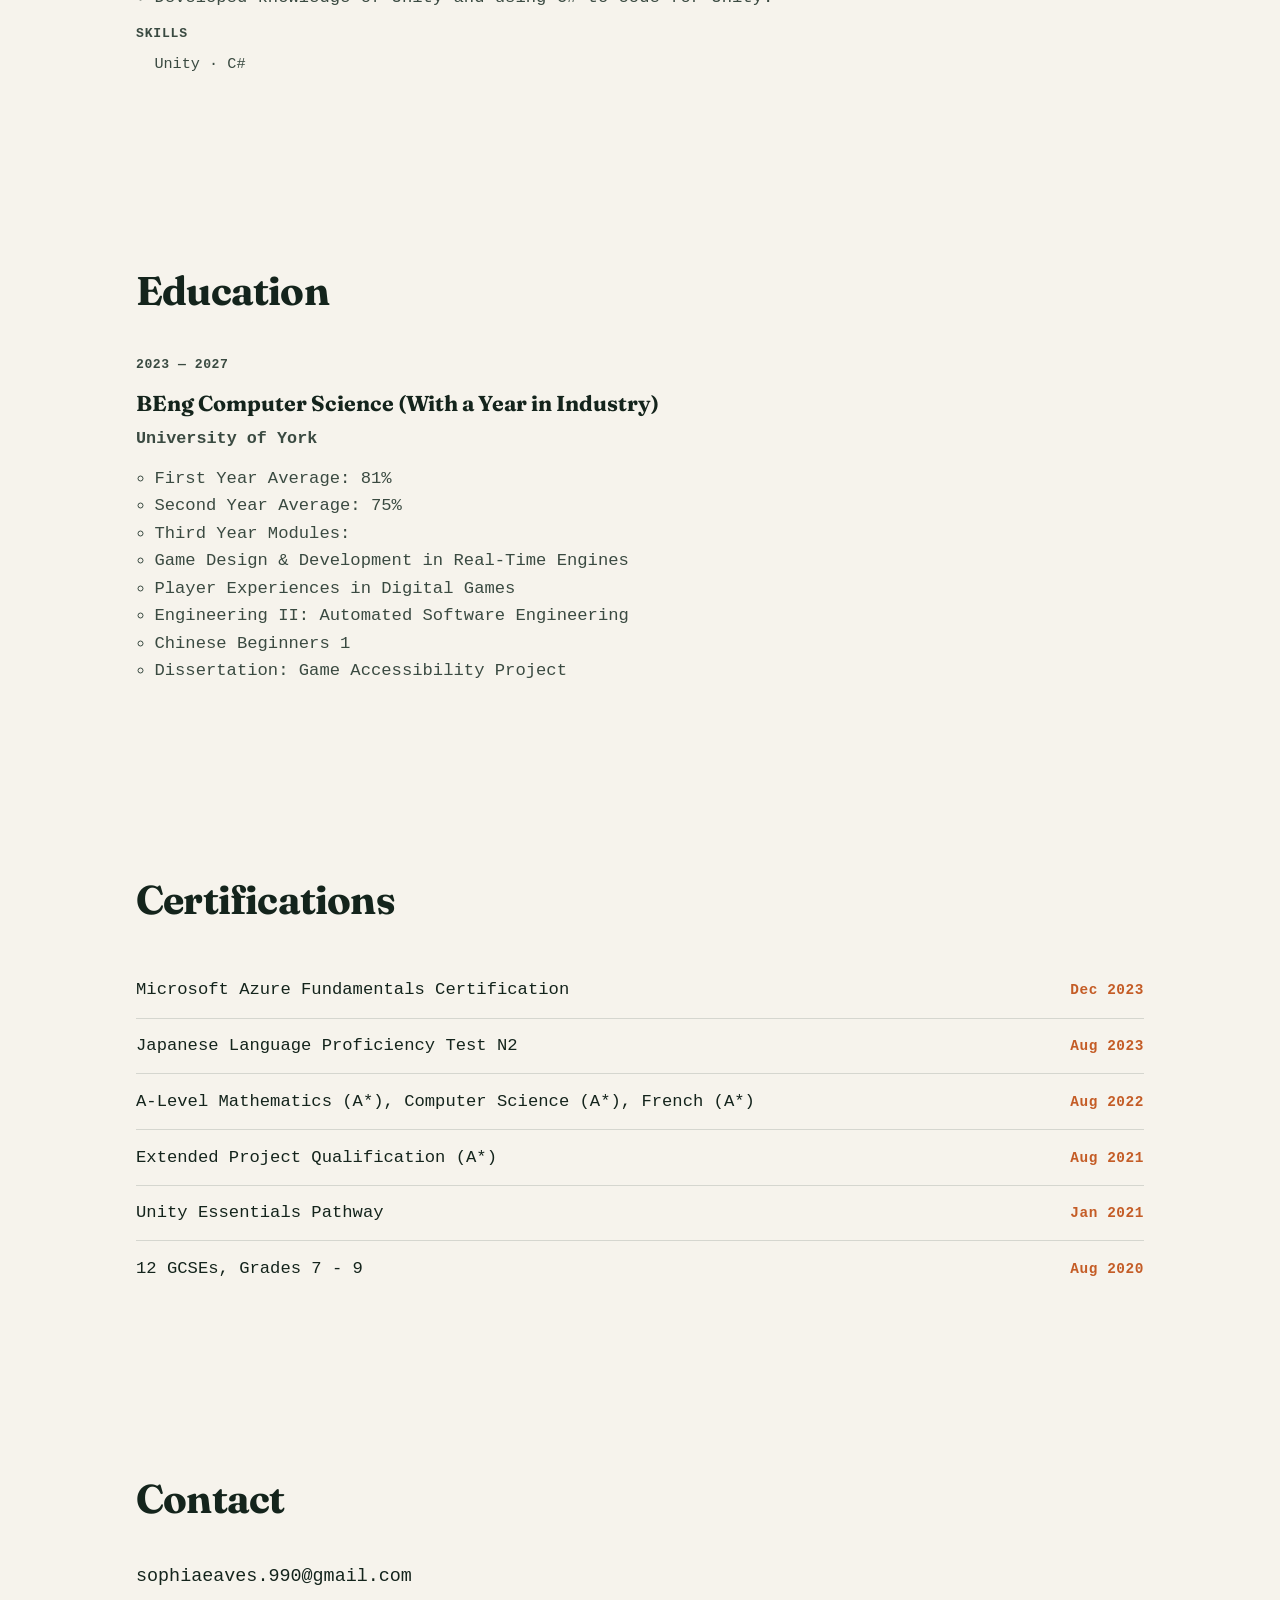
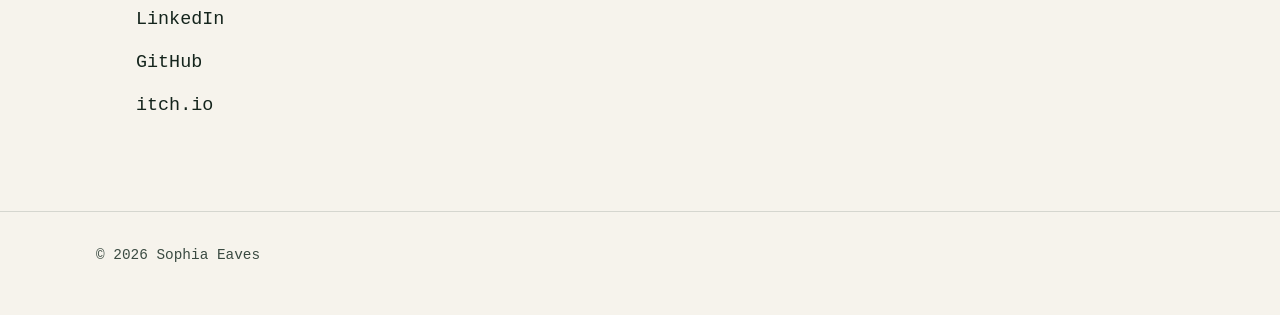
==== commit 01f00d5a: "fix typos" ====
--- a/index.html
+++ b/index.html
@@ -213,7 +213,7 @@
         </div>
         <ol class="timeline">
             <li class="timeline__item">
-                <p class="timeline__dates">Jul 2025 - Aug 2026</p>
+                <p class="timeline__dates">Jul 2025 — Aug 2026</p>
                 <h3>Software Engineer Intern</h3>
                 <p class="timeline__org">Anaplan</p>
                 <ul>
@@ -253,7 +253,7 @@
                 <p class="timeline__org">Fruity Systems Ltd</p>
                 <ul>
                     <li>Spent two weeks over the Christmas holidays doing work experience at games studio Fruity Systems.</li>
-                    <li>Attended meetings and learned about workflow and task division in a games company.</li>
+                    <li>Attended meetings and learnet about workflow and task division in a games company.</li>
                     <li>Learnt more about specific aspects of game development, relating to programming, audio, animation, and more.</li>
                     <li>Received some requirements for, and otherwise freely designed, my own project.</li>
                     <li>Developed knowledge of Unity and using C# to code for Unity.</li>
@@ -281,7 +281,7 @@
                     <li>Third Year Modules:</li>
                     <li>Game Design & Development in Real-Time Engines</li>
                     <li>Player Experiences in Digital Games</li>
-                    <li>Engineering 2: Automated Software Engineering</li>
+                    <li>Engineering II: Automated Software Engineering</li>
                     <li>Chinese Beginners 1</li>
                     <li>Dissertation: Game Accessibility Project</li>
                 </ul>
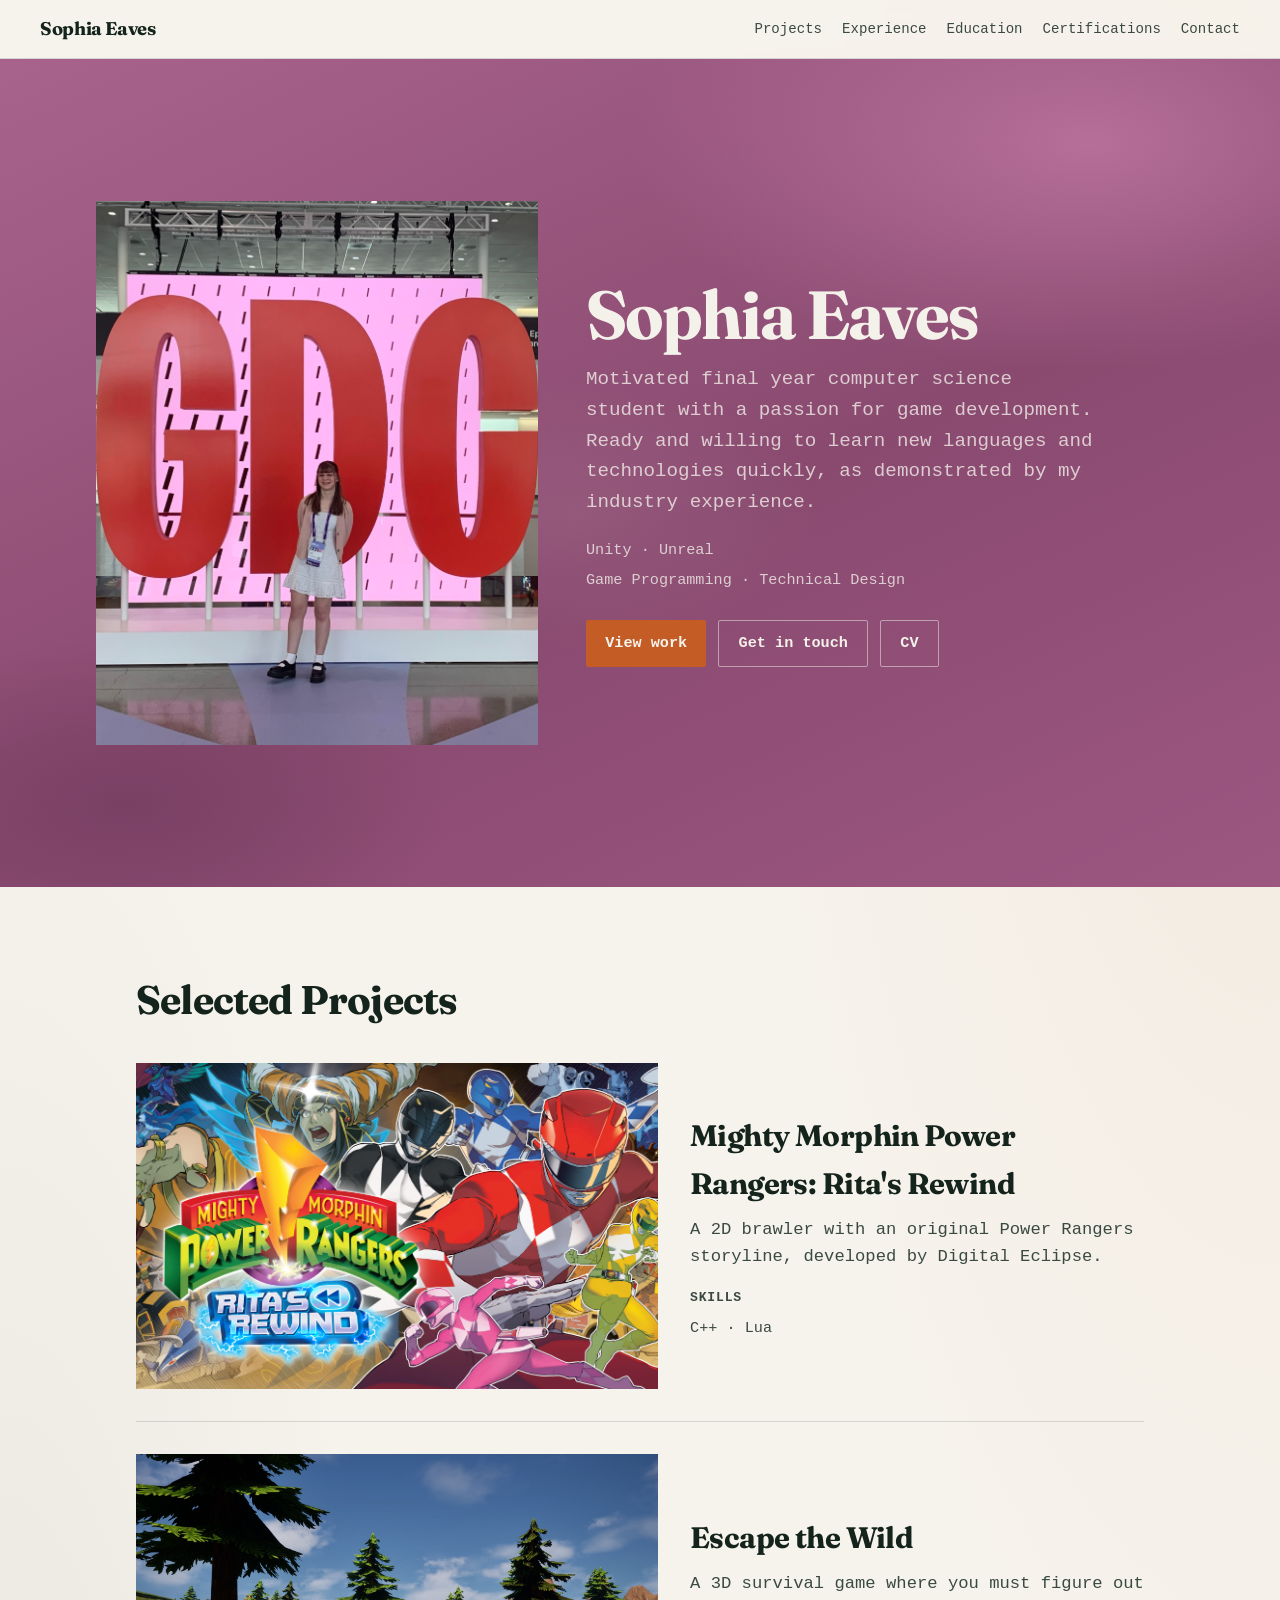
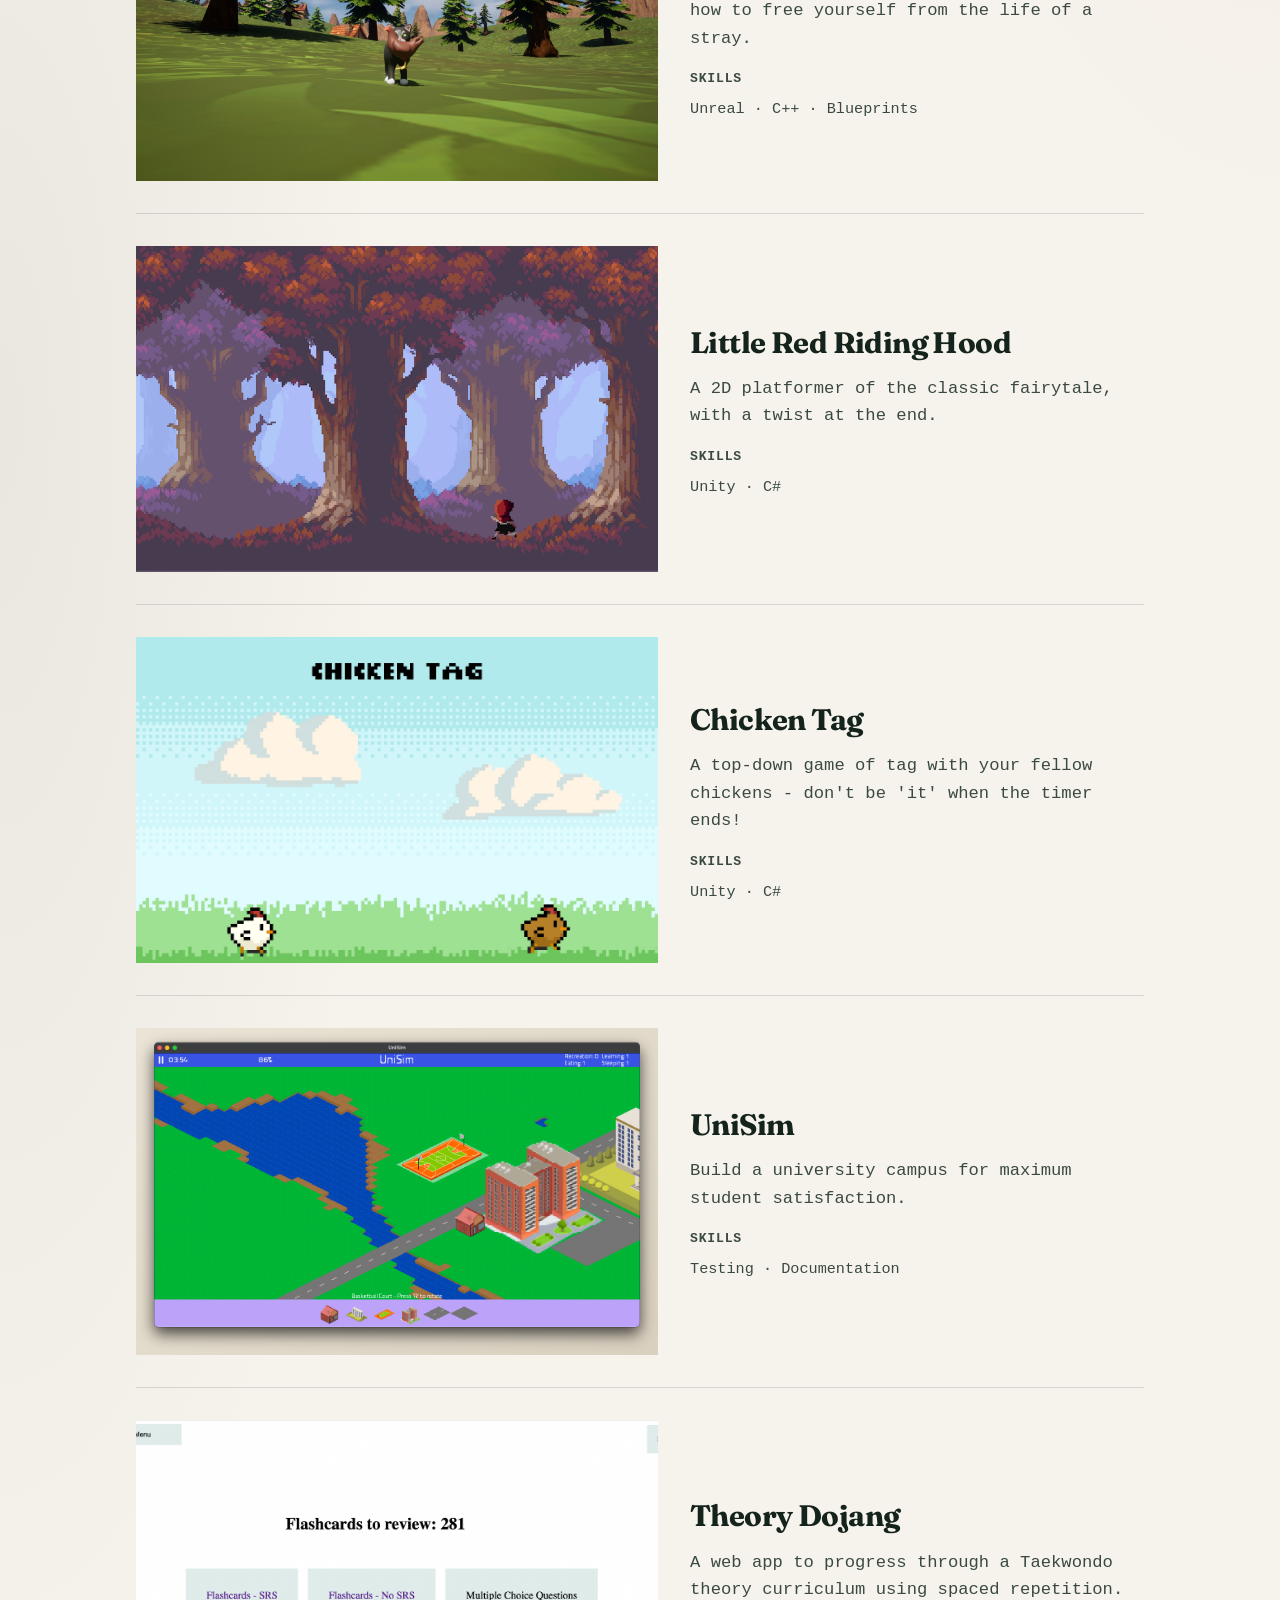
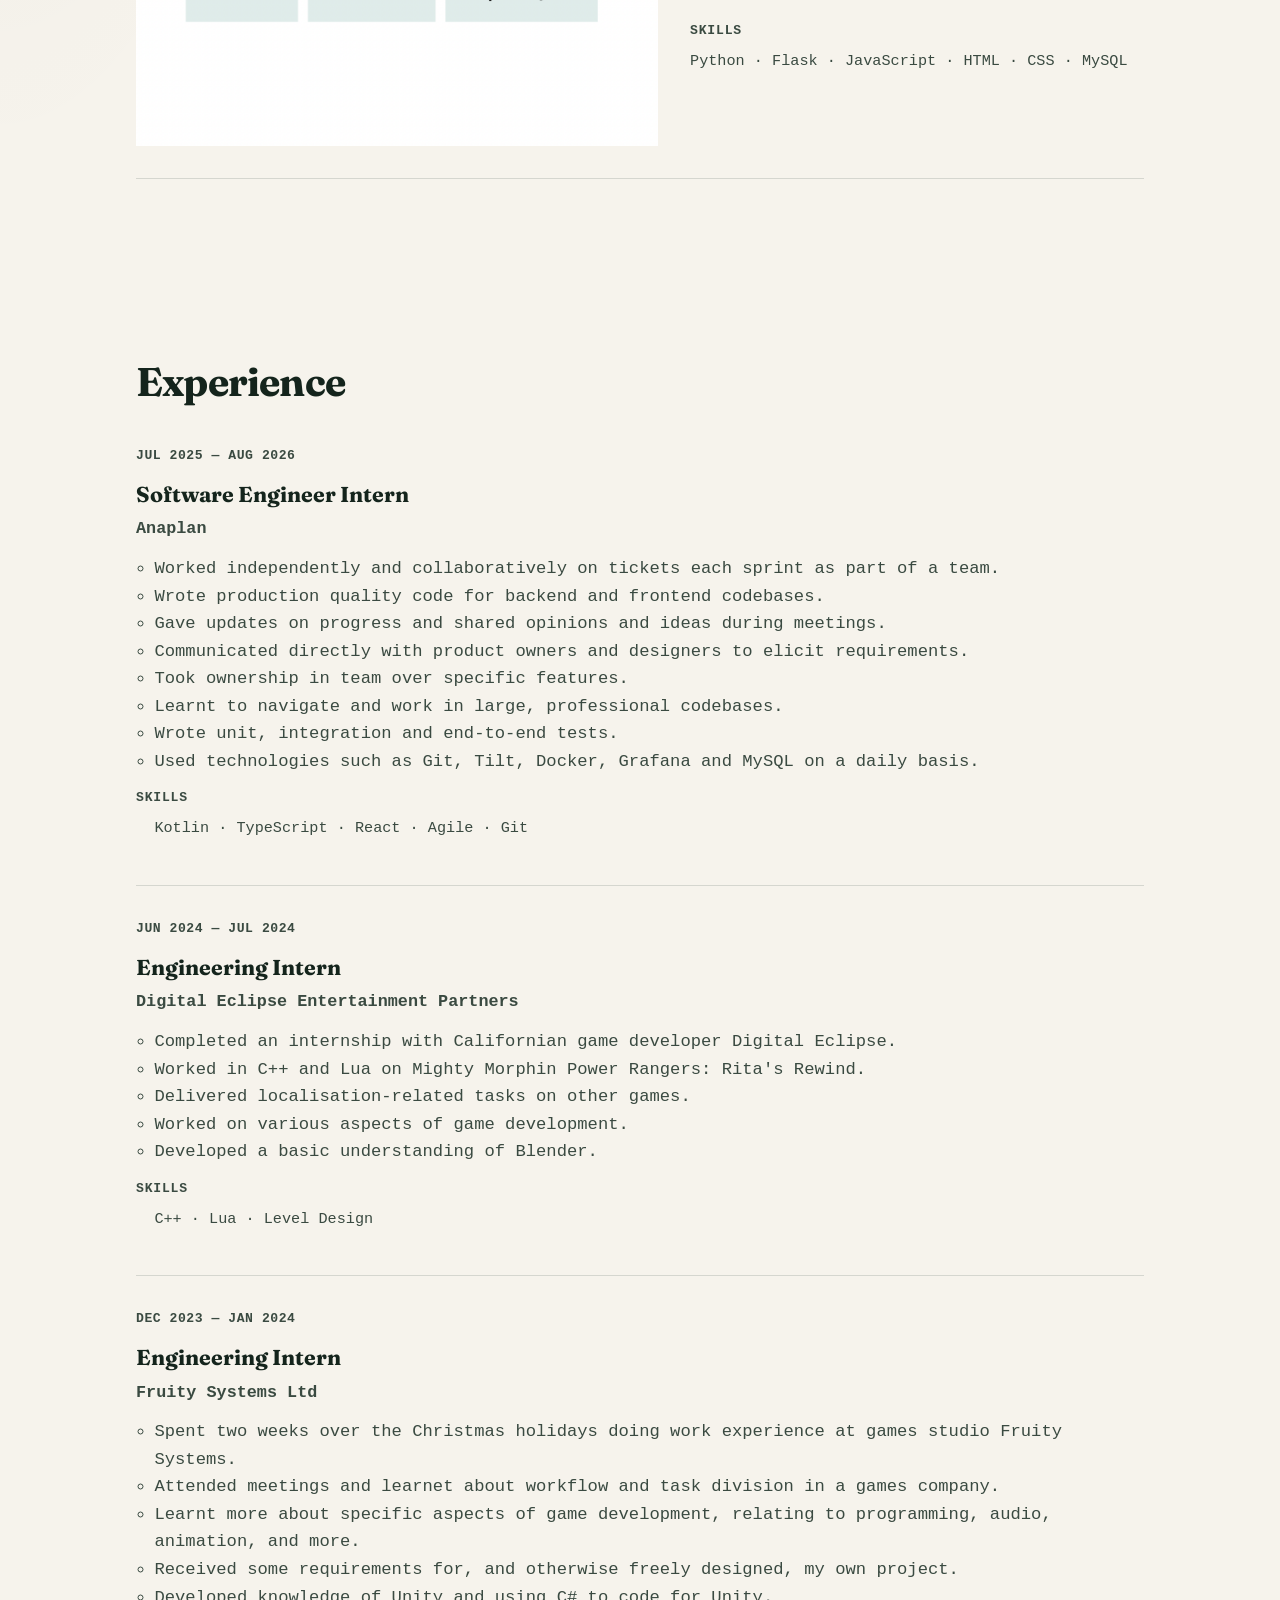
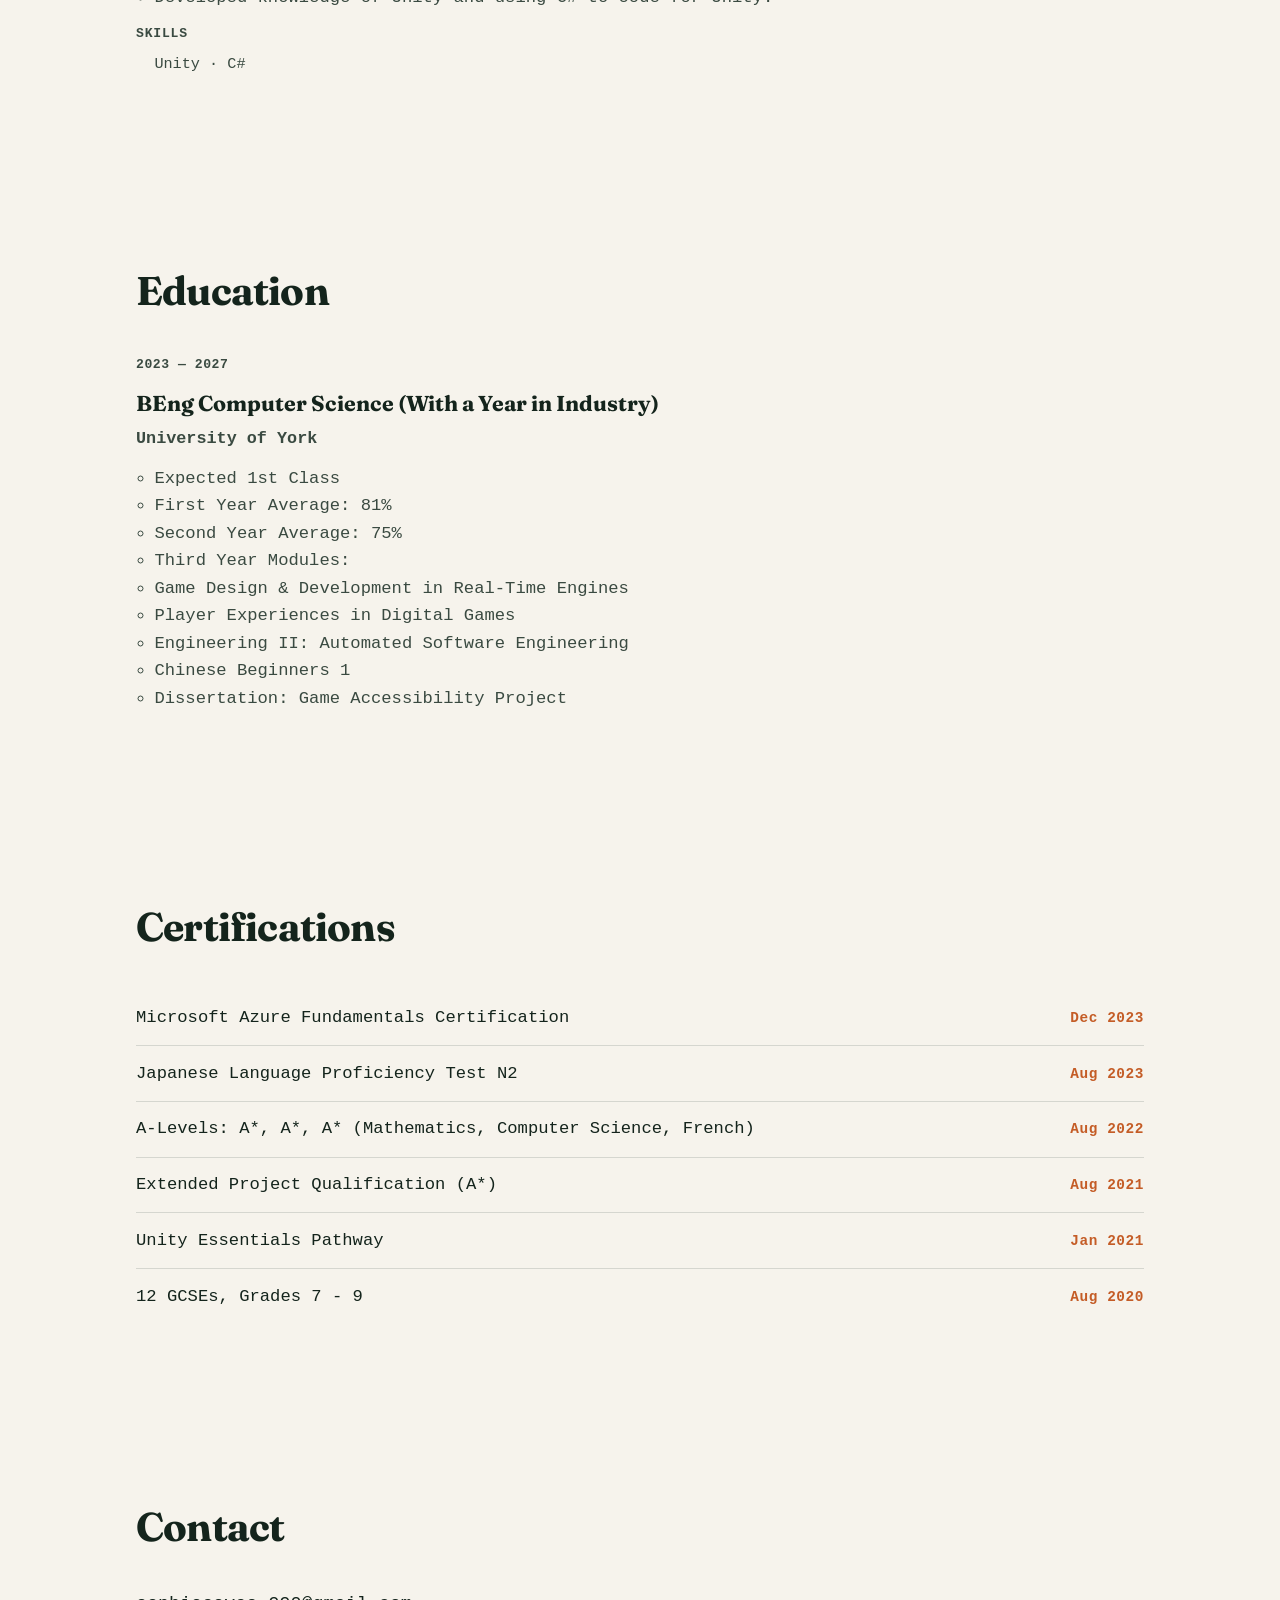
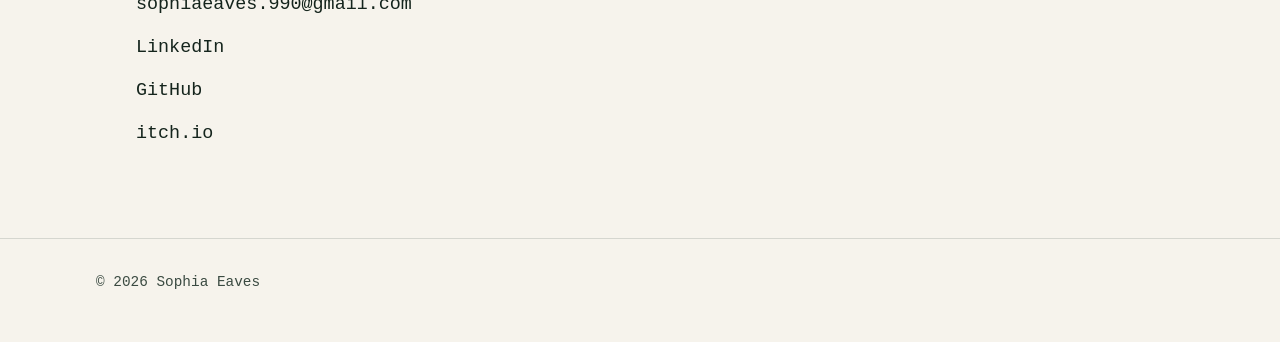
==== commit 9005a46a: "edit education and certifications" ====
--- a/index.html
+++ b/index.html
@@ -276,6 +276,7 @@
                 <h3>BEng Computer Science (With a Year in Industry)</h3>
                 <p class="timeline__org">University of York</p>
                 <ul>
+                    <li>Expected 1st Class</li>
                     <li>First Year Average: 81%</li>
                     <li>Second Year Average: 75%</li>
                     <li>Third Year Modules:</li>
@@ -303,7 +304,7 @@
                 <span class="cert-list__date">Aug 2023</span>
             </li>
             <li>
-                <span class="cert-list__name">A-Level Mathematics (A*), Computer Science (A*), French (A*)</span>
+                <span class="cert-list__name">A-Levels: A*, A*, A* (Mathematics, Computer Science, French)</span>
                 <span class="cert-list__date">Aug 2022</span>
             </li>
             <li>
--- a/styles.css
+++ b/styles.css
@@ -40,6 +40,7 @@
 video {
     max-width: 100%;
     display: block;
+    height: auto;
 }
 
 a {
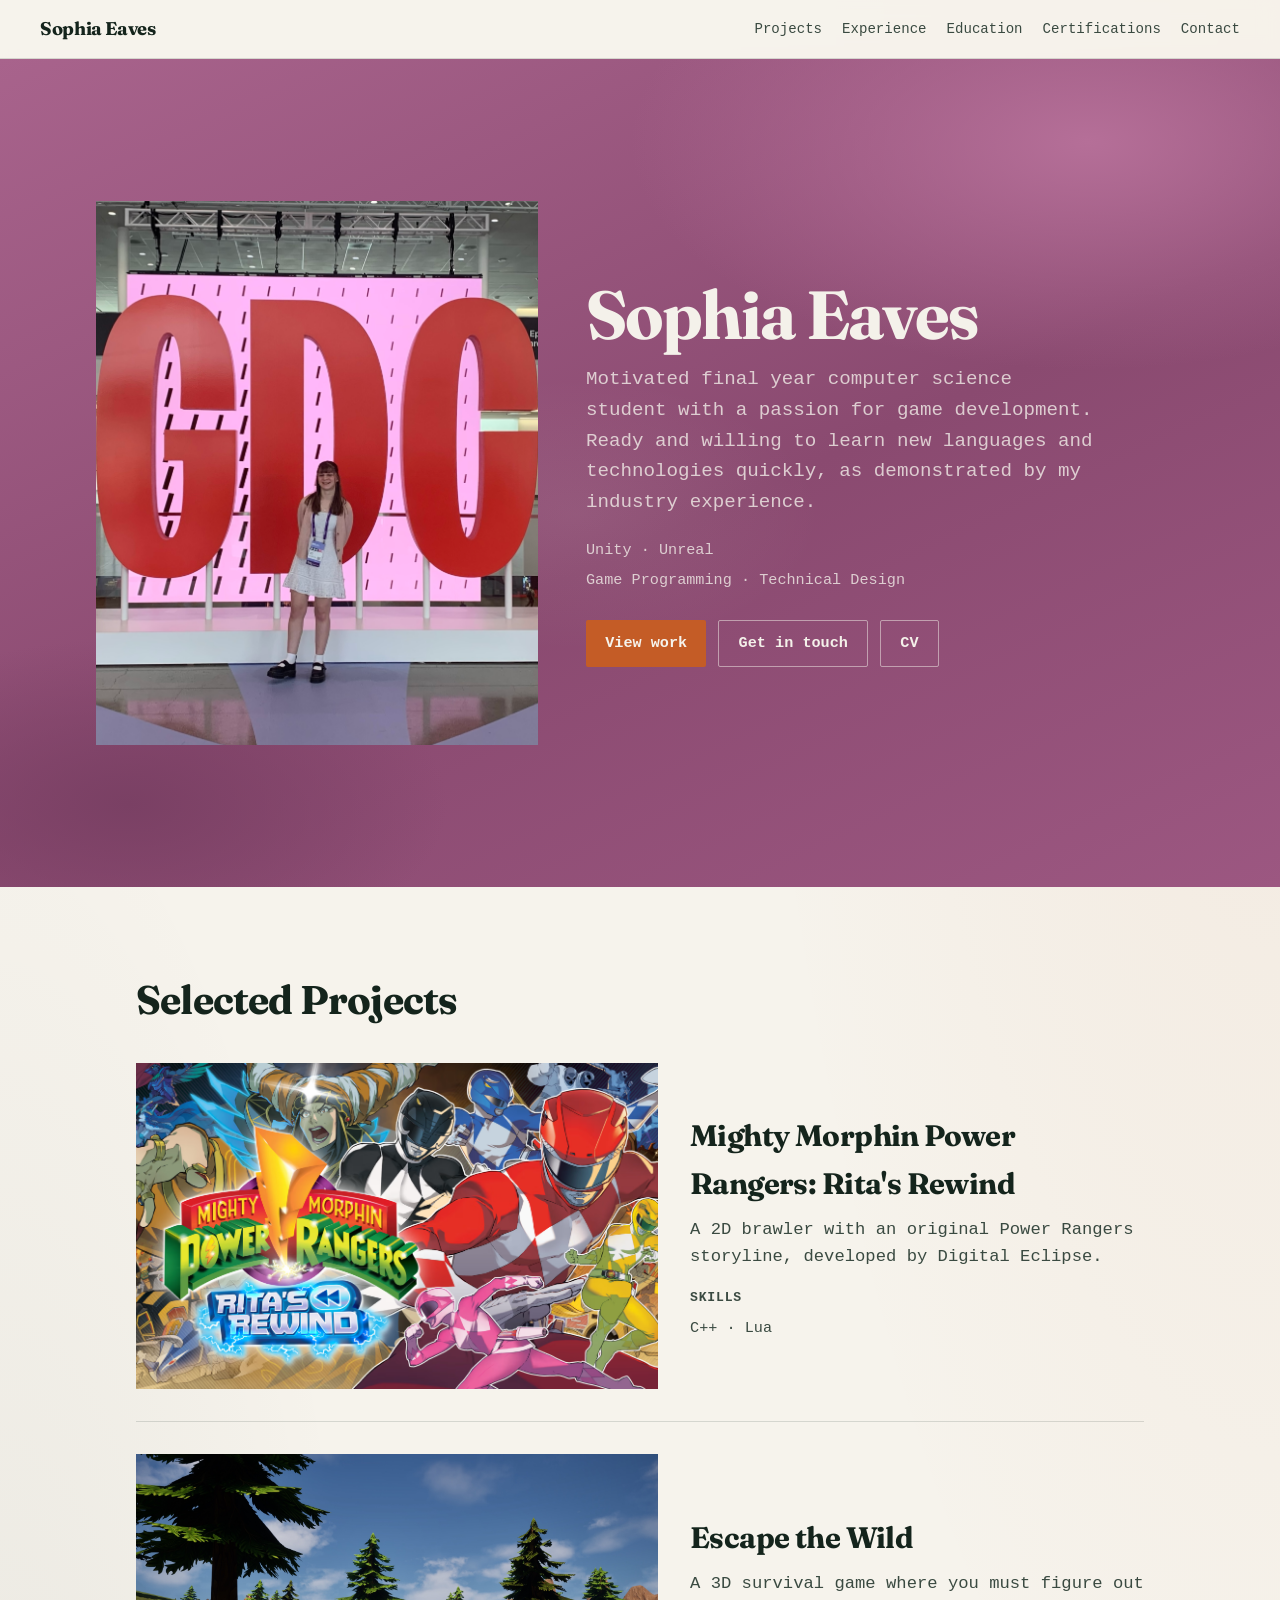
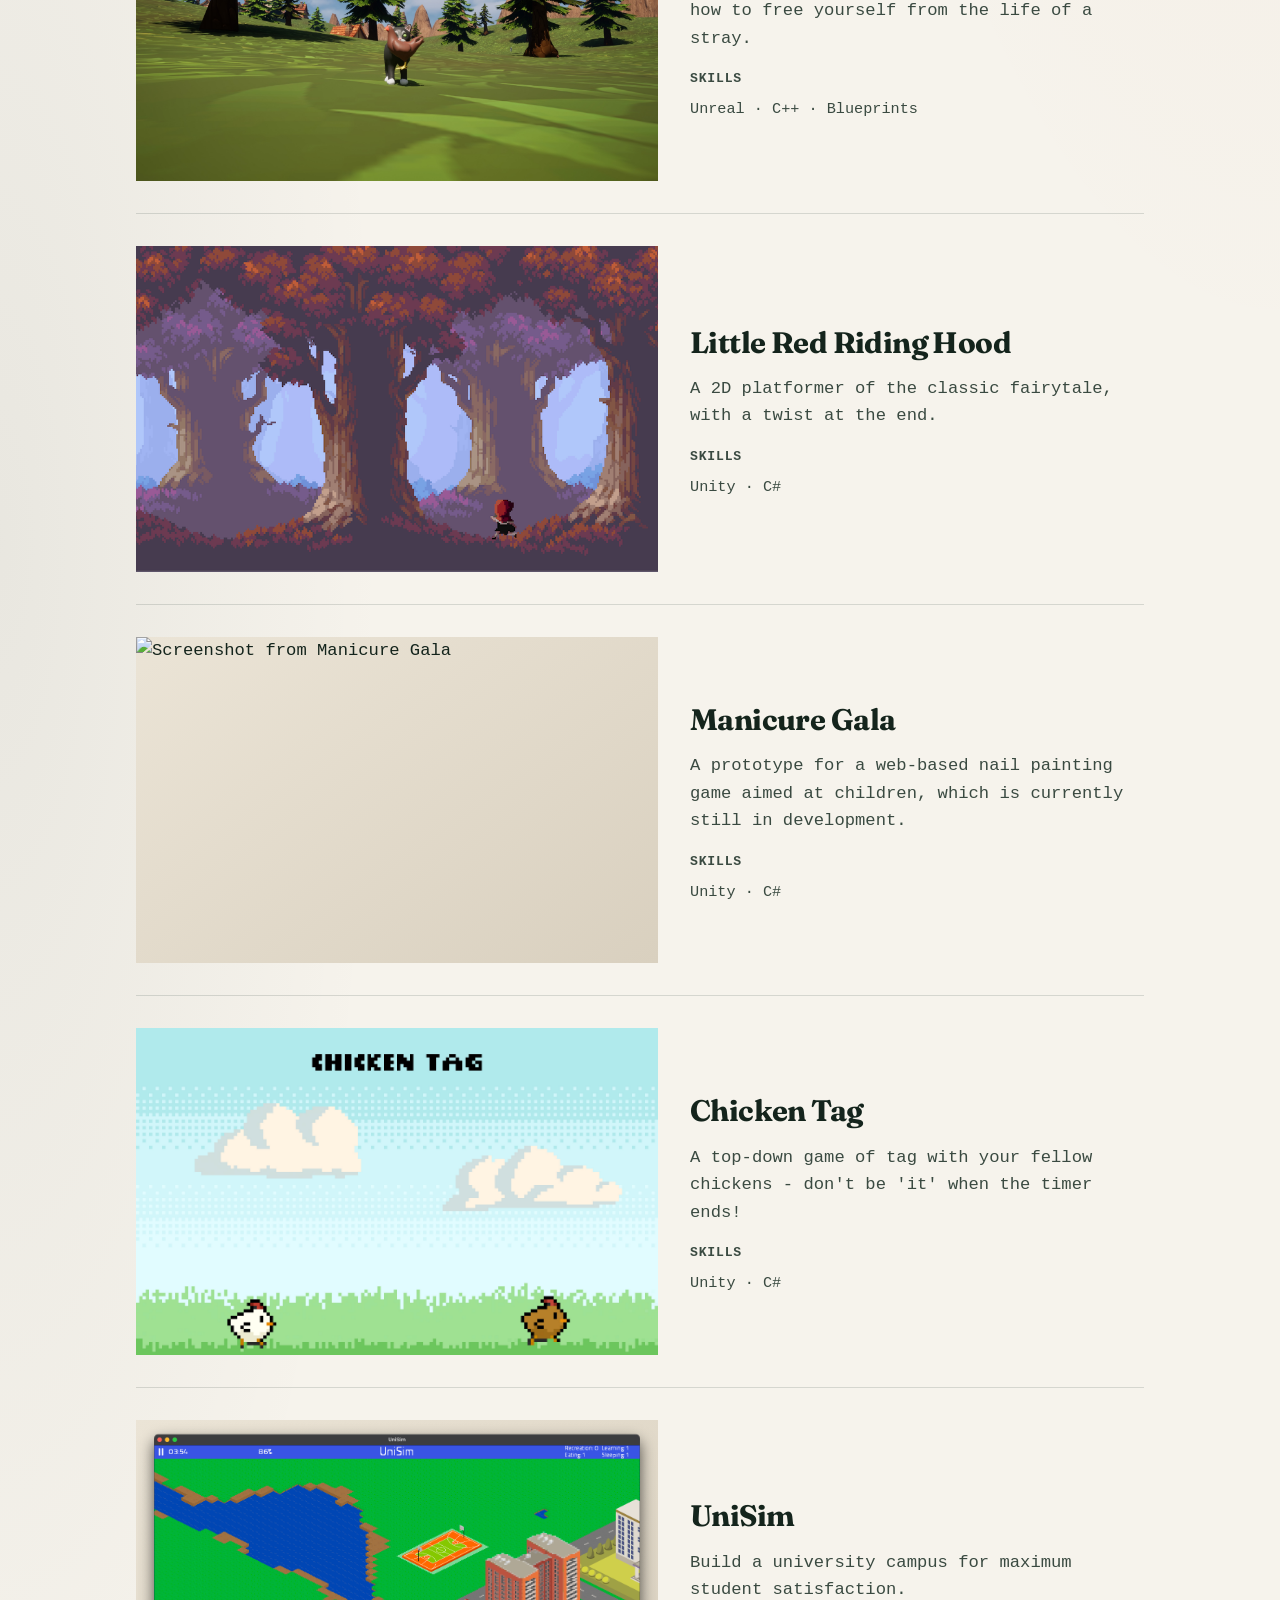
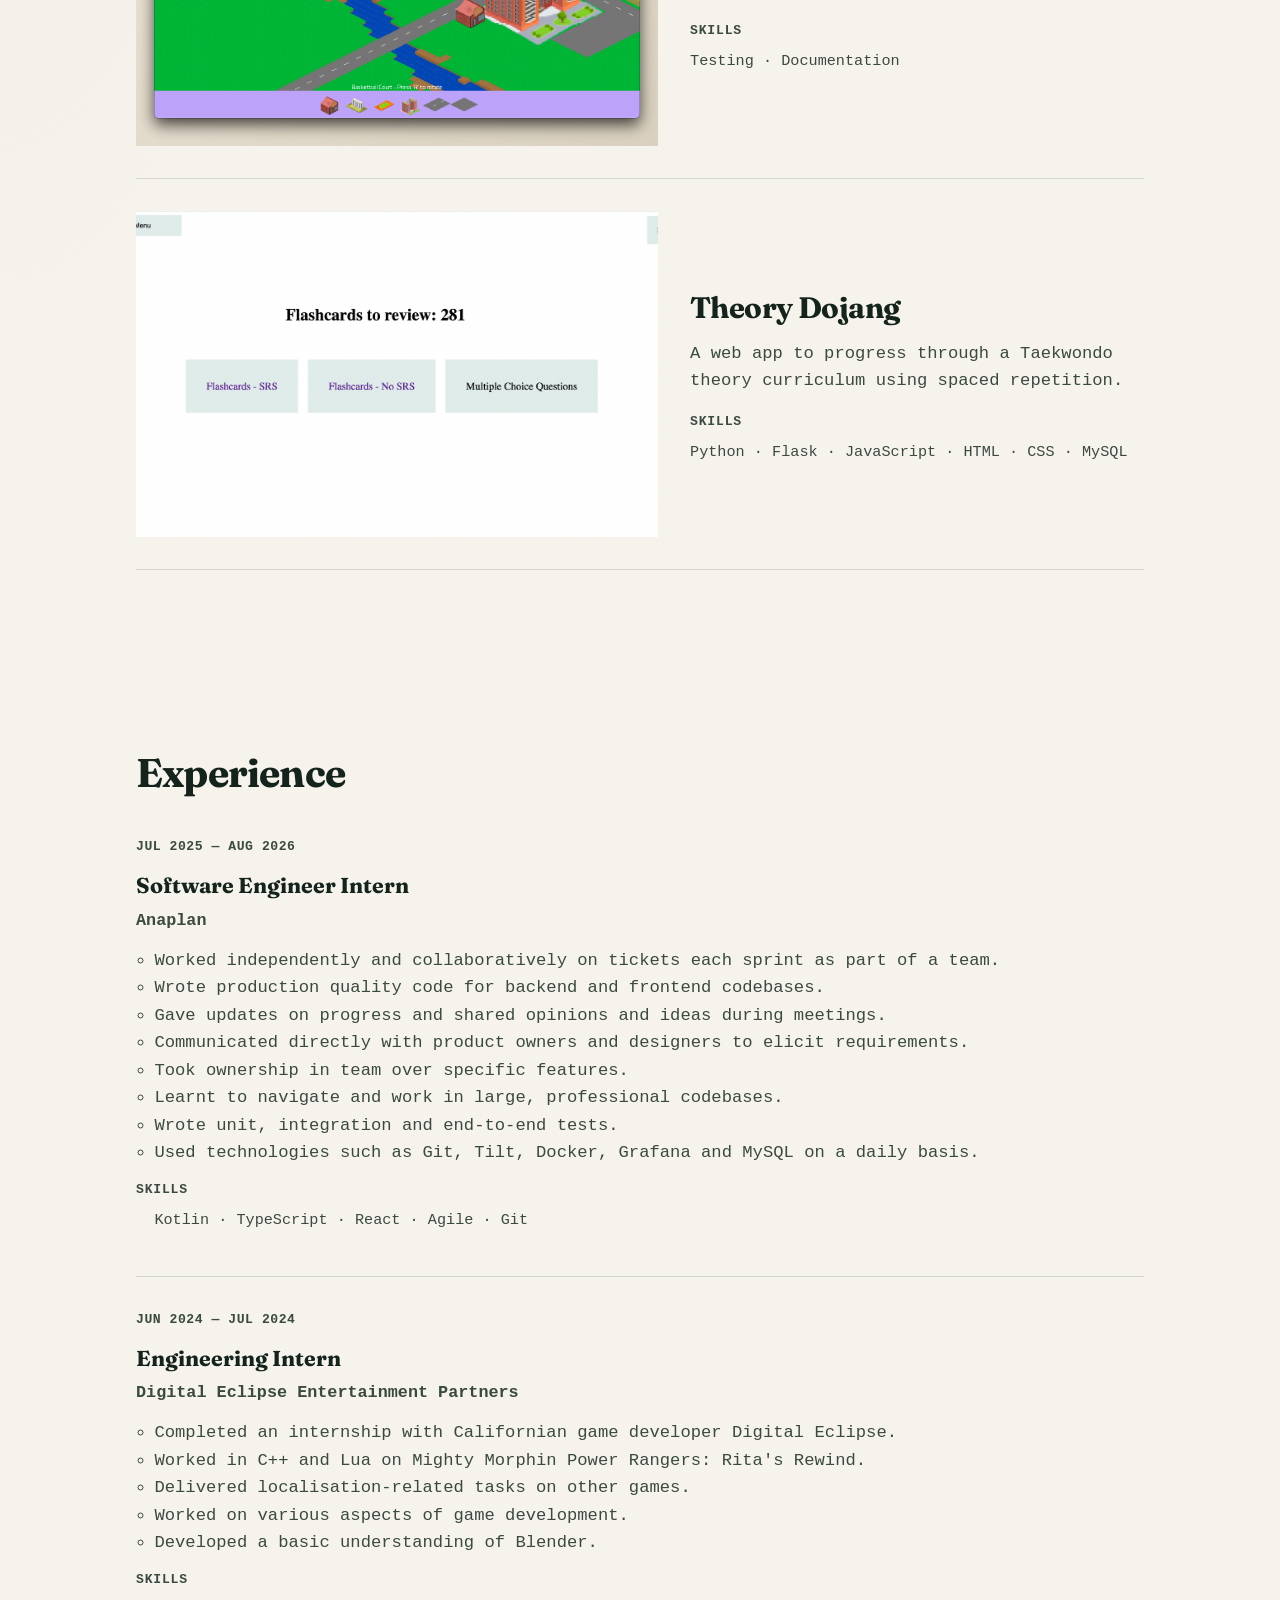
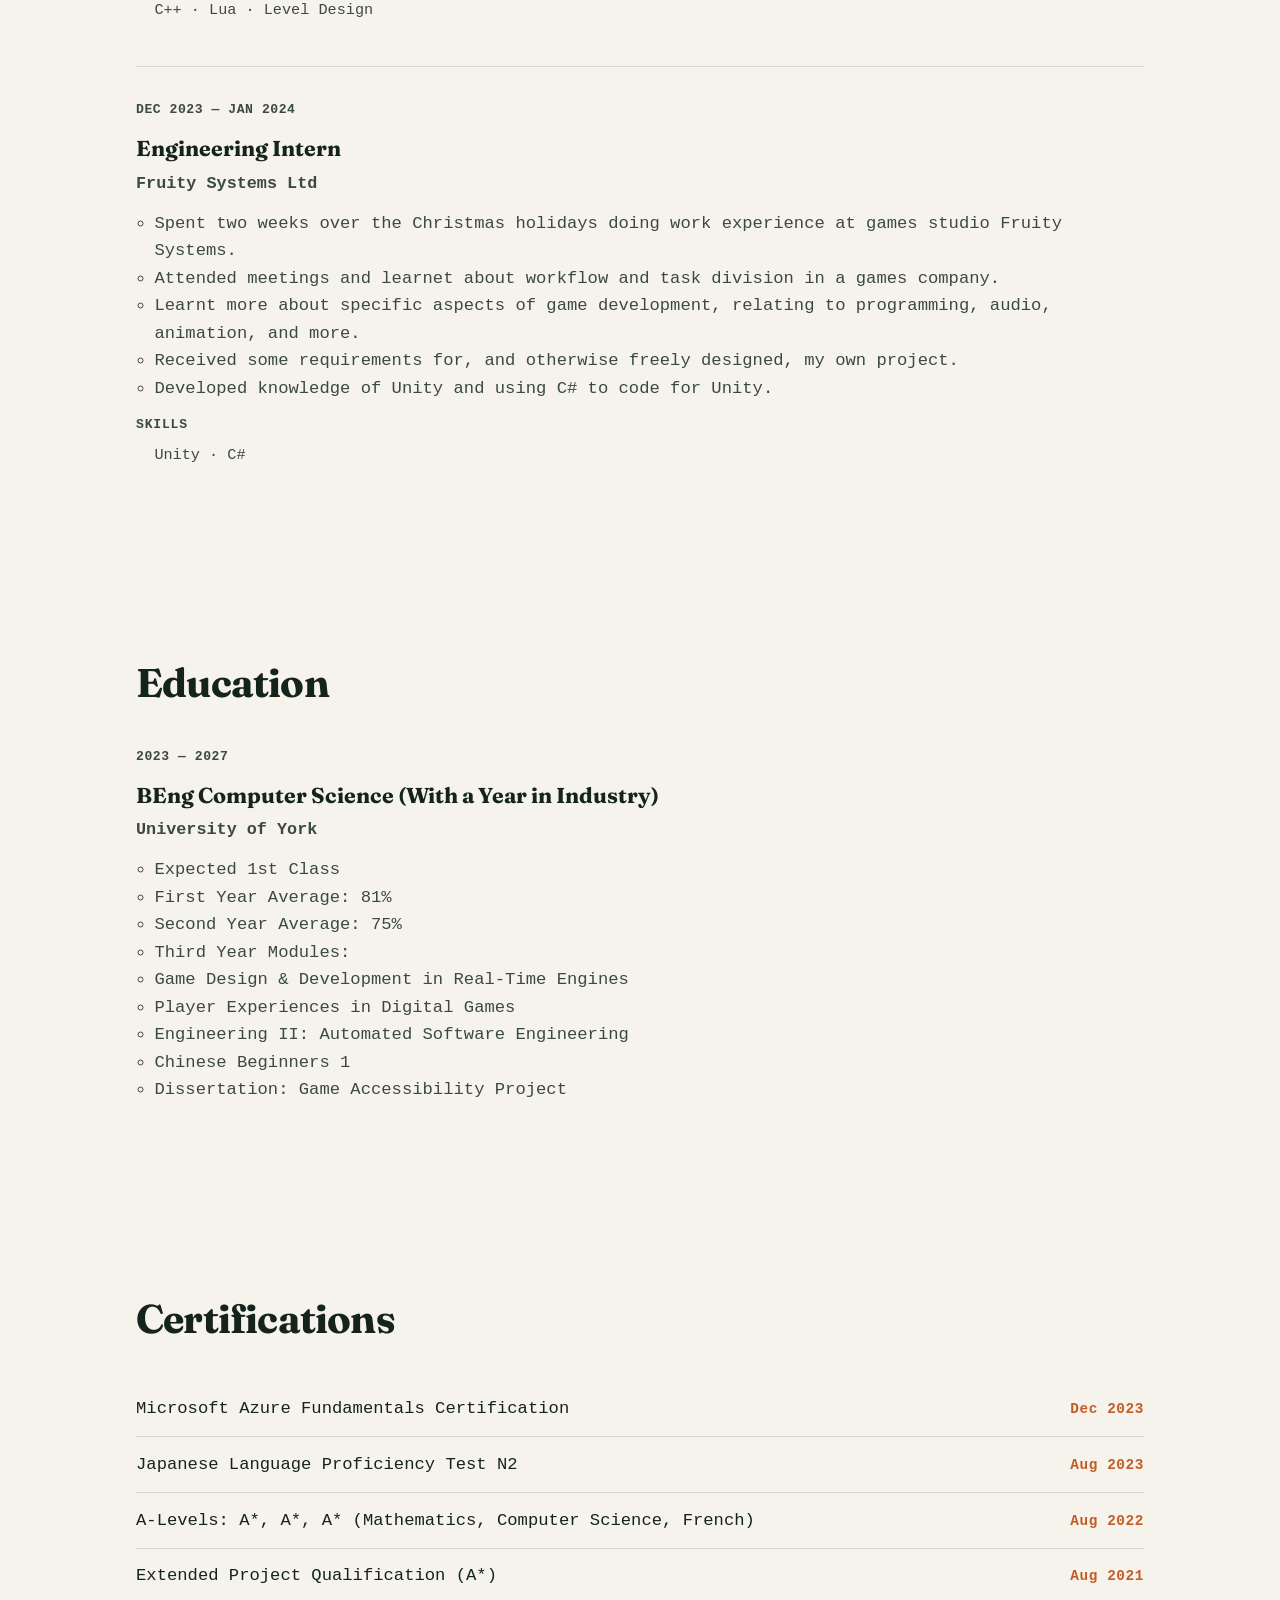
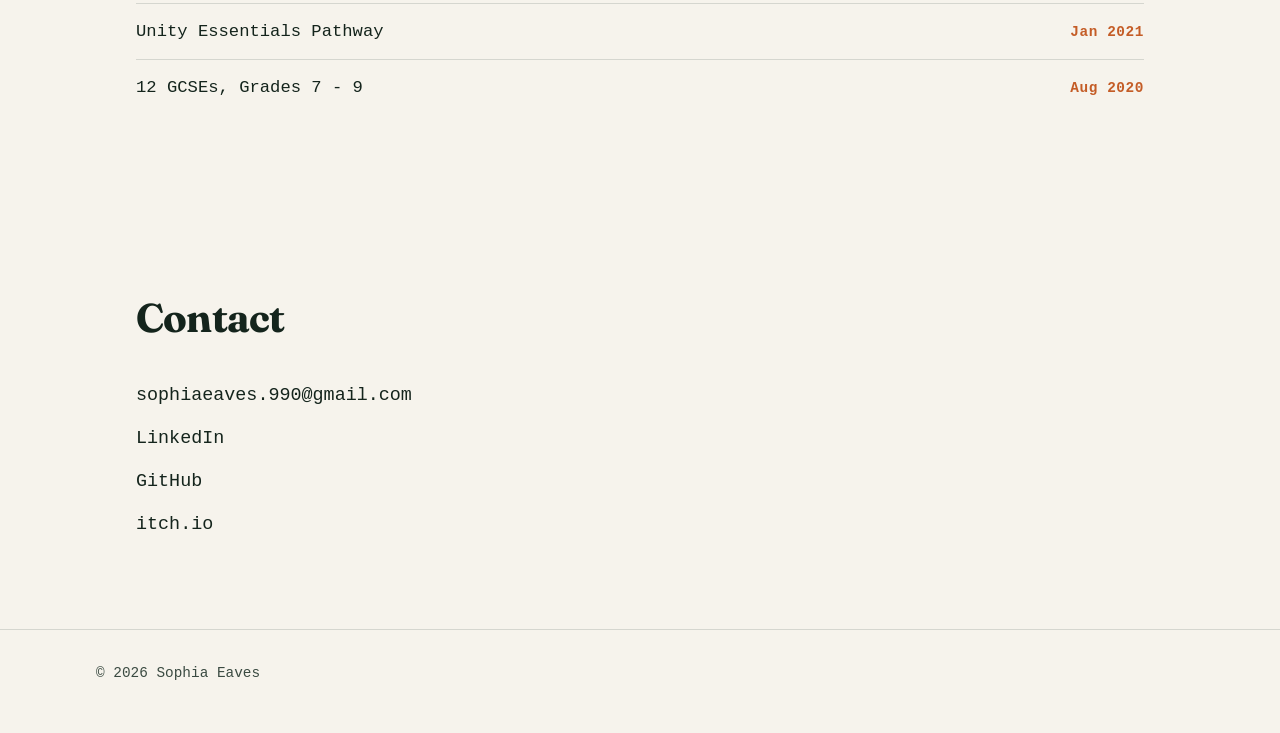
==== commit e34d2441: "add manicure gala page" ====
--- a/index.html
+++ b/index.html
@@ -137,6 +137,29 @@
             </li>
 
             <li>
+                <a class="project-card" href="./projects/manicure-gala.html">
+                    <div class="project-card__media">
+                        <img
+                                src="./assets/projects/manicure-gala.jpg"
+                                alt="Screenshot from Manicure Gala"
+                                width="960"
+                                height="600"
+                        />
+                    </div>
+                    <div class="project-card__body">
+                        <h3>Manicure Gala</h3>
+                        <p class="project-card__blurb">
+                            A prototype for a web-based nail painting game aimed at children, which is currently still in development.
+                        </p>
+                        <h4 class="project-card__skills-label">Skills</h4>
+                        <ul class="skill-list">
+                            <li>Unity · C#</li>
+                        </ul>
+                    </div>
+                </a>
+            </li>
+
+            <li>
                 <a class="project-card" href="./projects/chicken-tag.html">
                     <div class="project-card__media">
                         <img
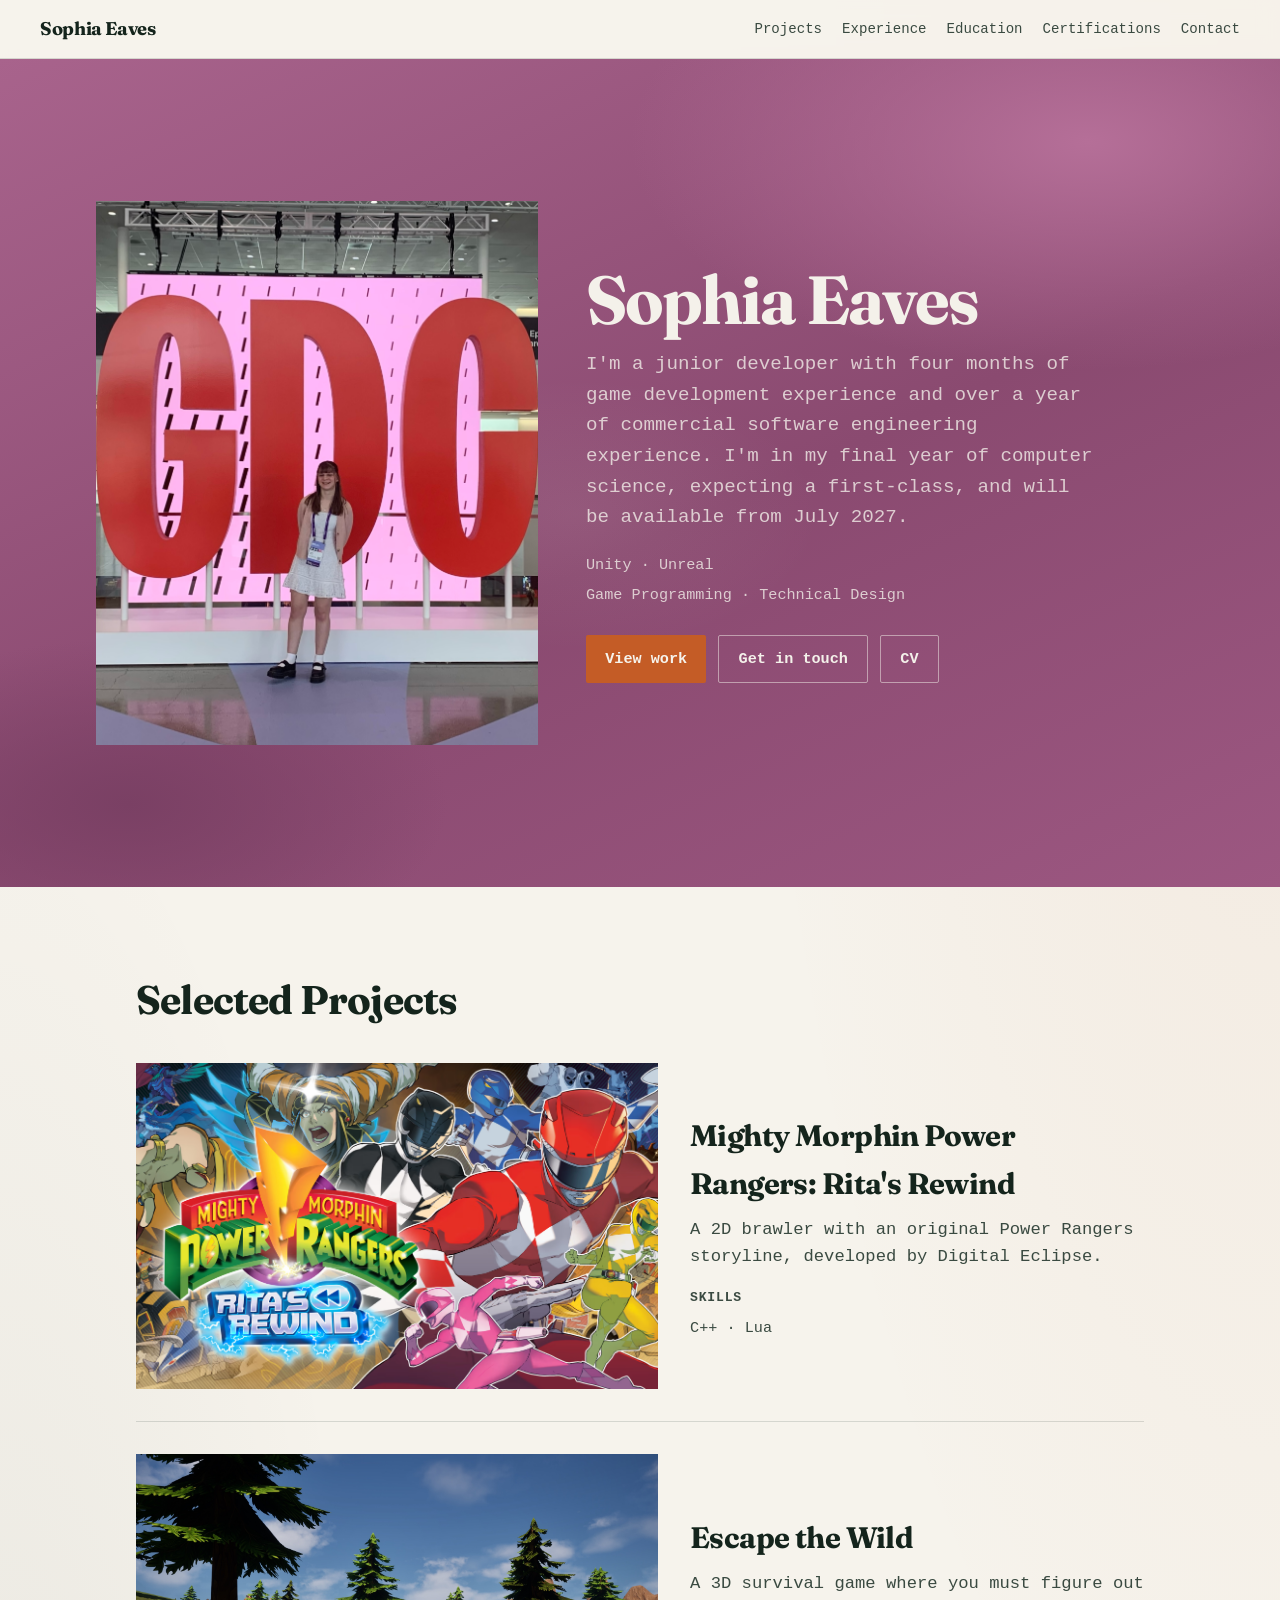
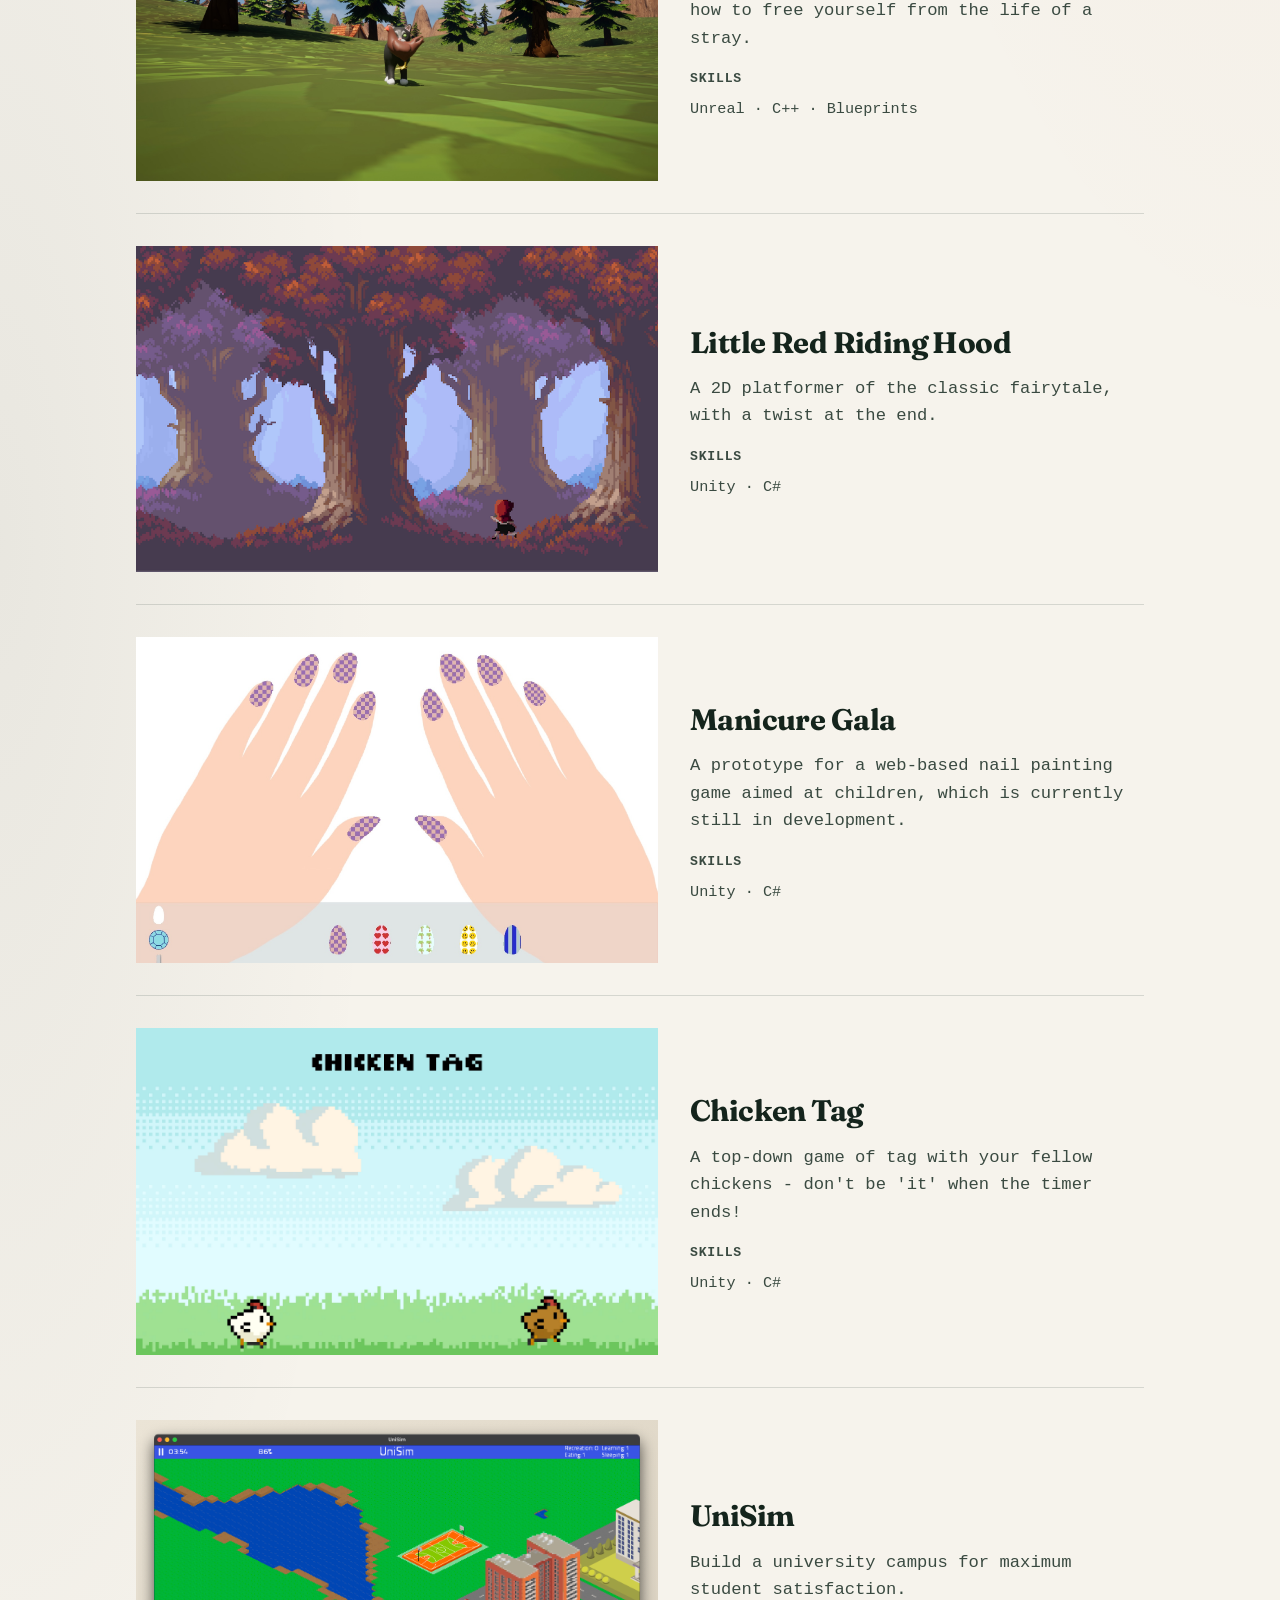
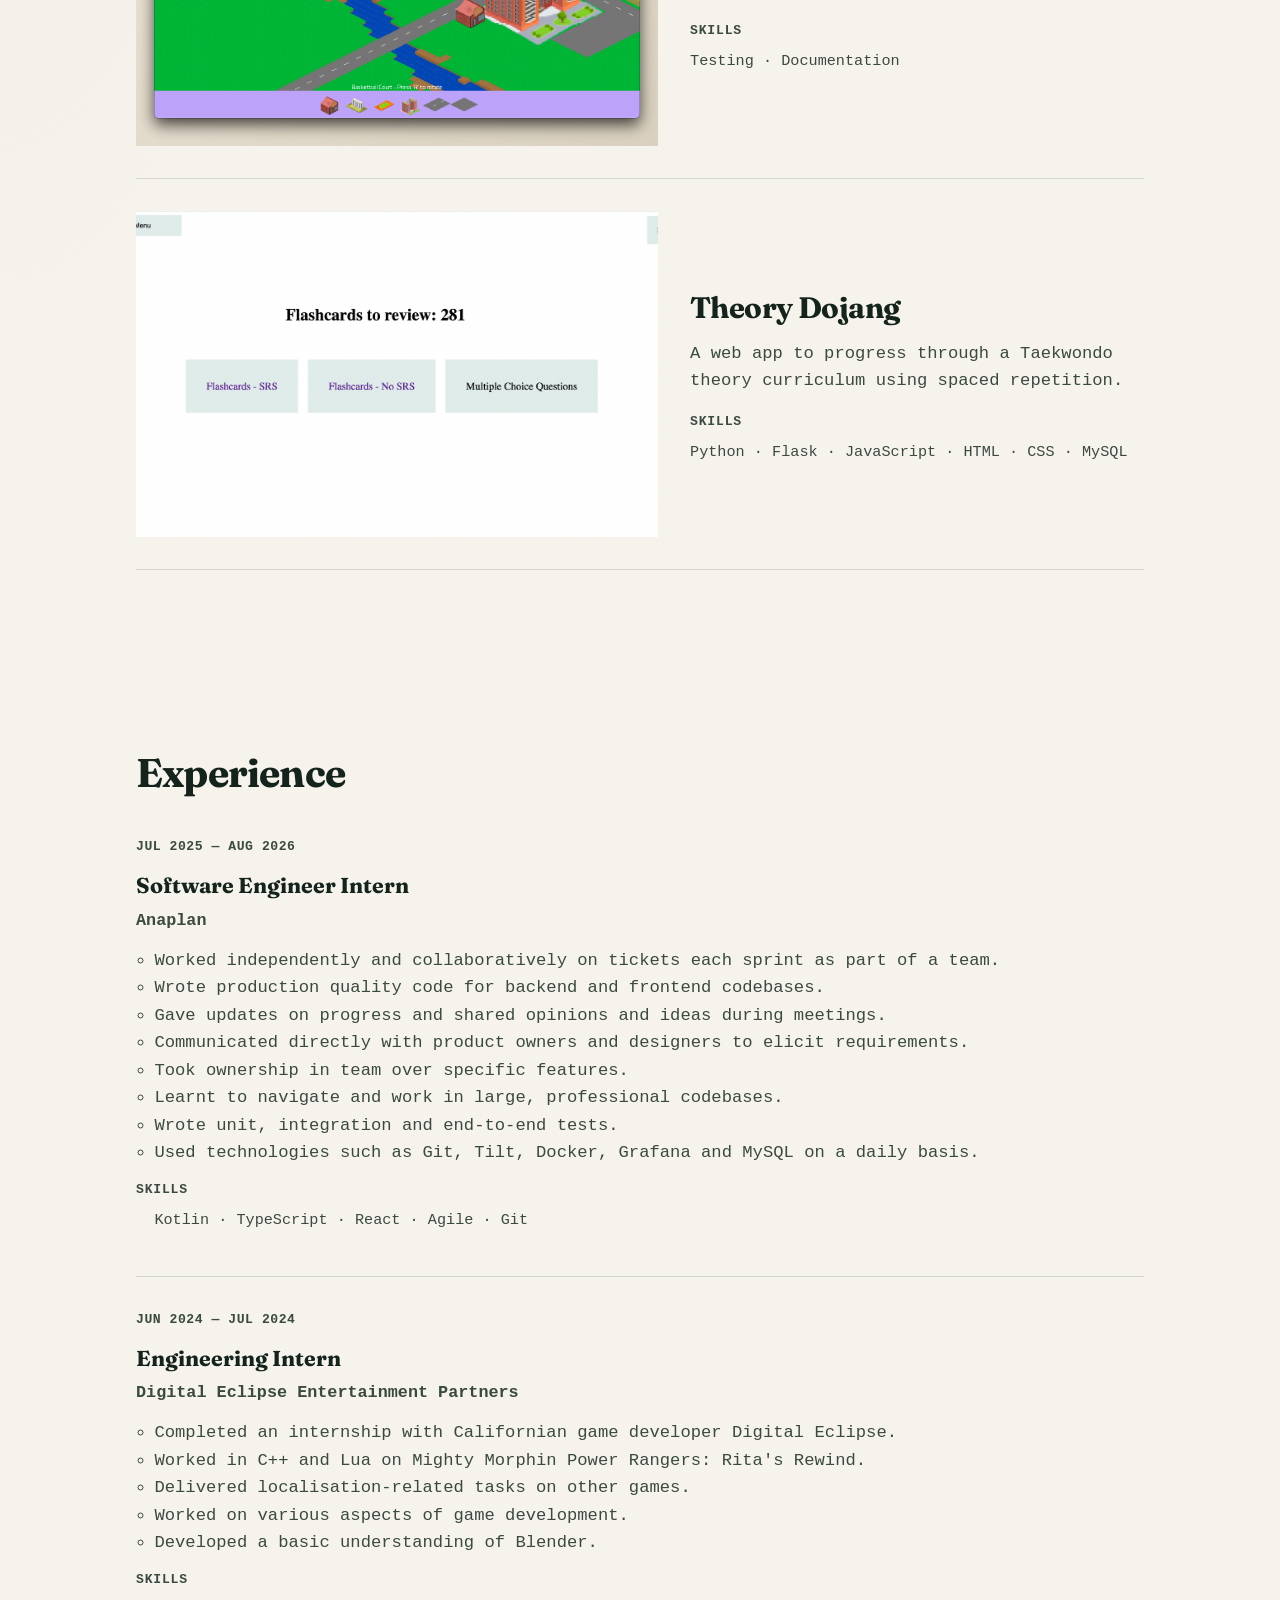
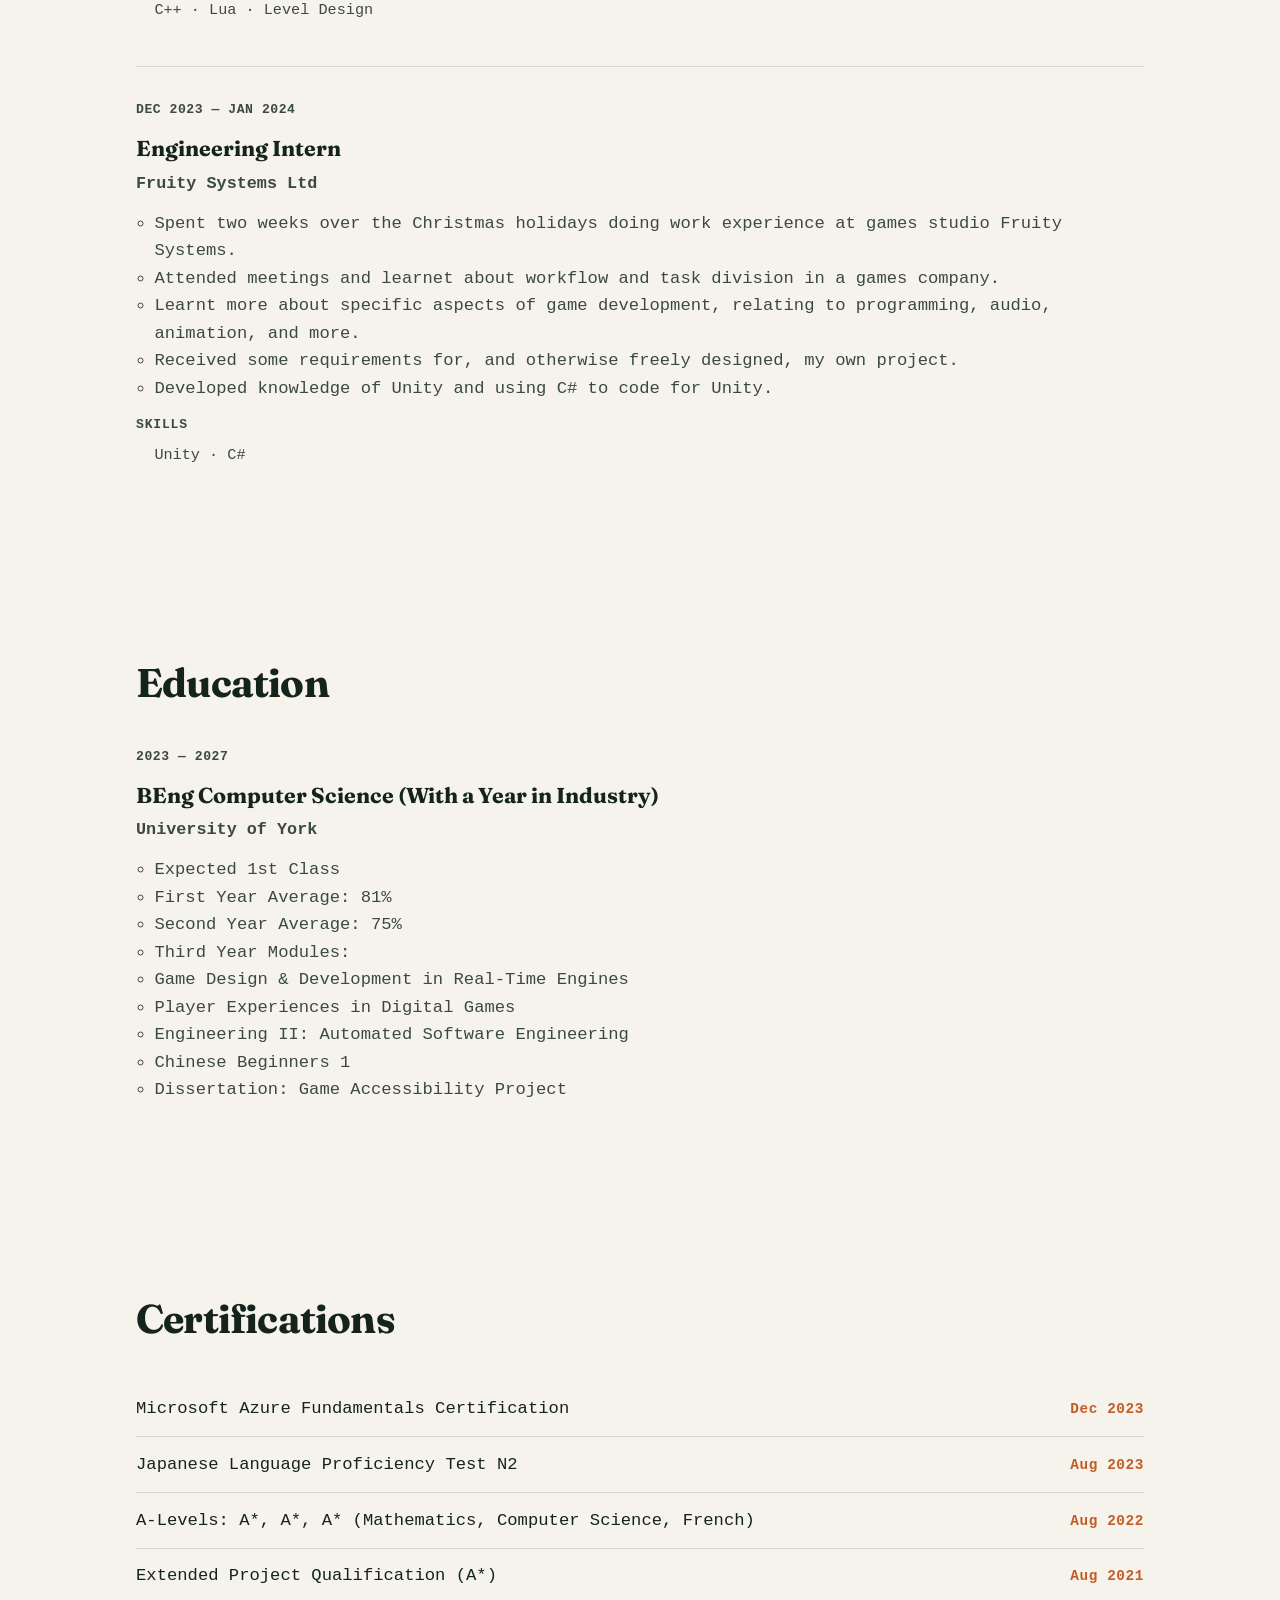
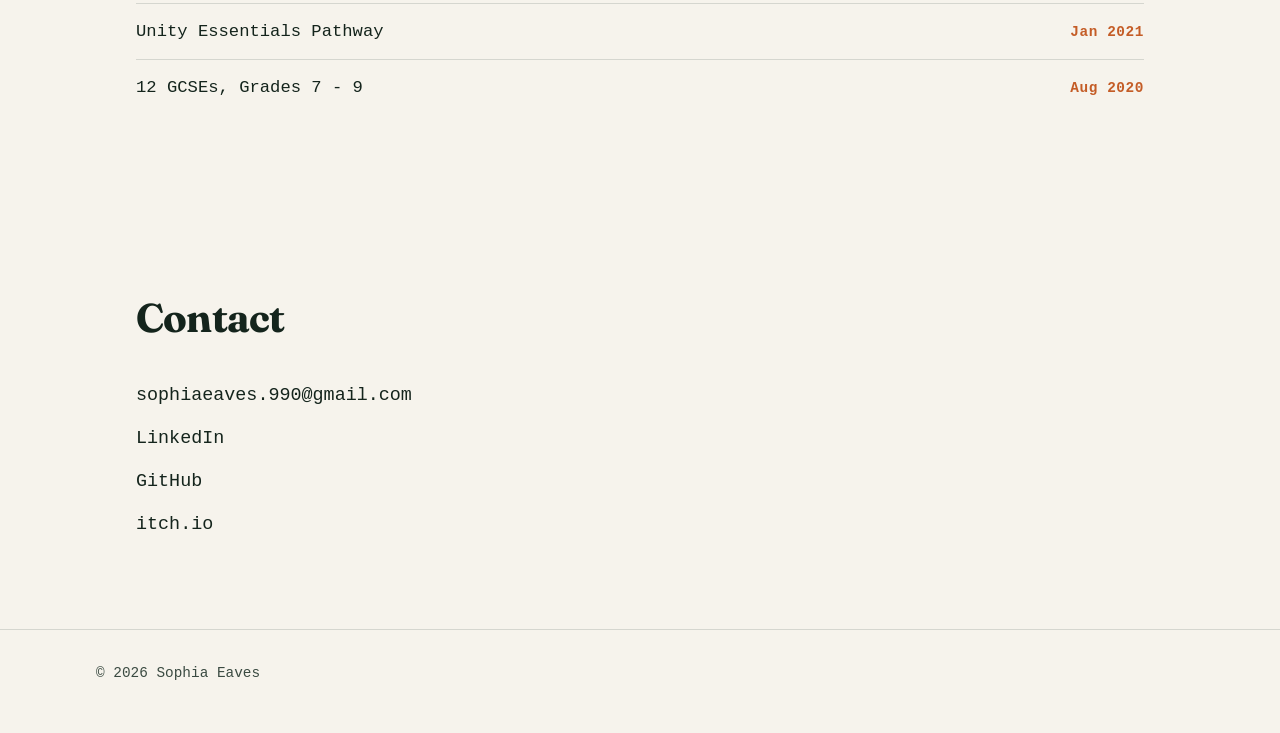
==== commit f5e6aee6: "change about me section" ====
--- a/index.html
+++ b/index.html
@@ -45,8 +45,7 @@
             <div class="hero__content">
                 <p class="hero__brand" id="hero-brand">Sophia Eaves</p>
                 <p class="hero__lede">
-                    Motivated final year computer science student with a passion for game development. Ready and willing to learn
-                    new languages and technologies quickly, as demonstrated by my industry experience.
+                    I'm a junior developer with four months of game development experience and over a year of commercial software engineering experience. I'm in my final year of computer science, expecting a first-class, and will be available from July 2027.
                 </p>
                 <ul class="hero__focus">
                     <li>Unity · Unreal</li>
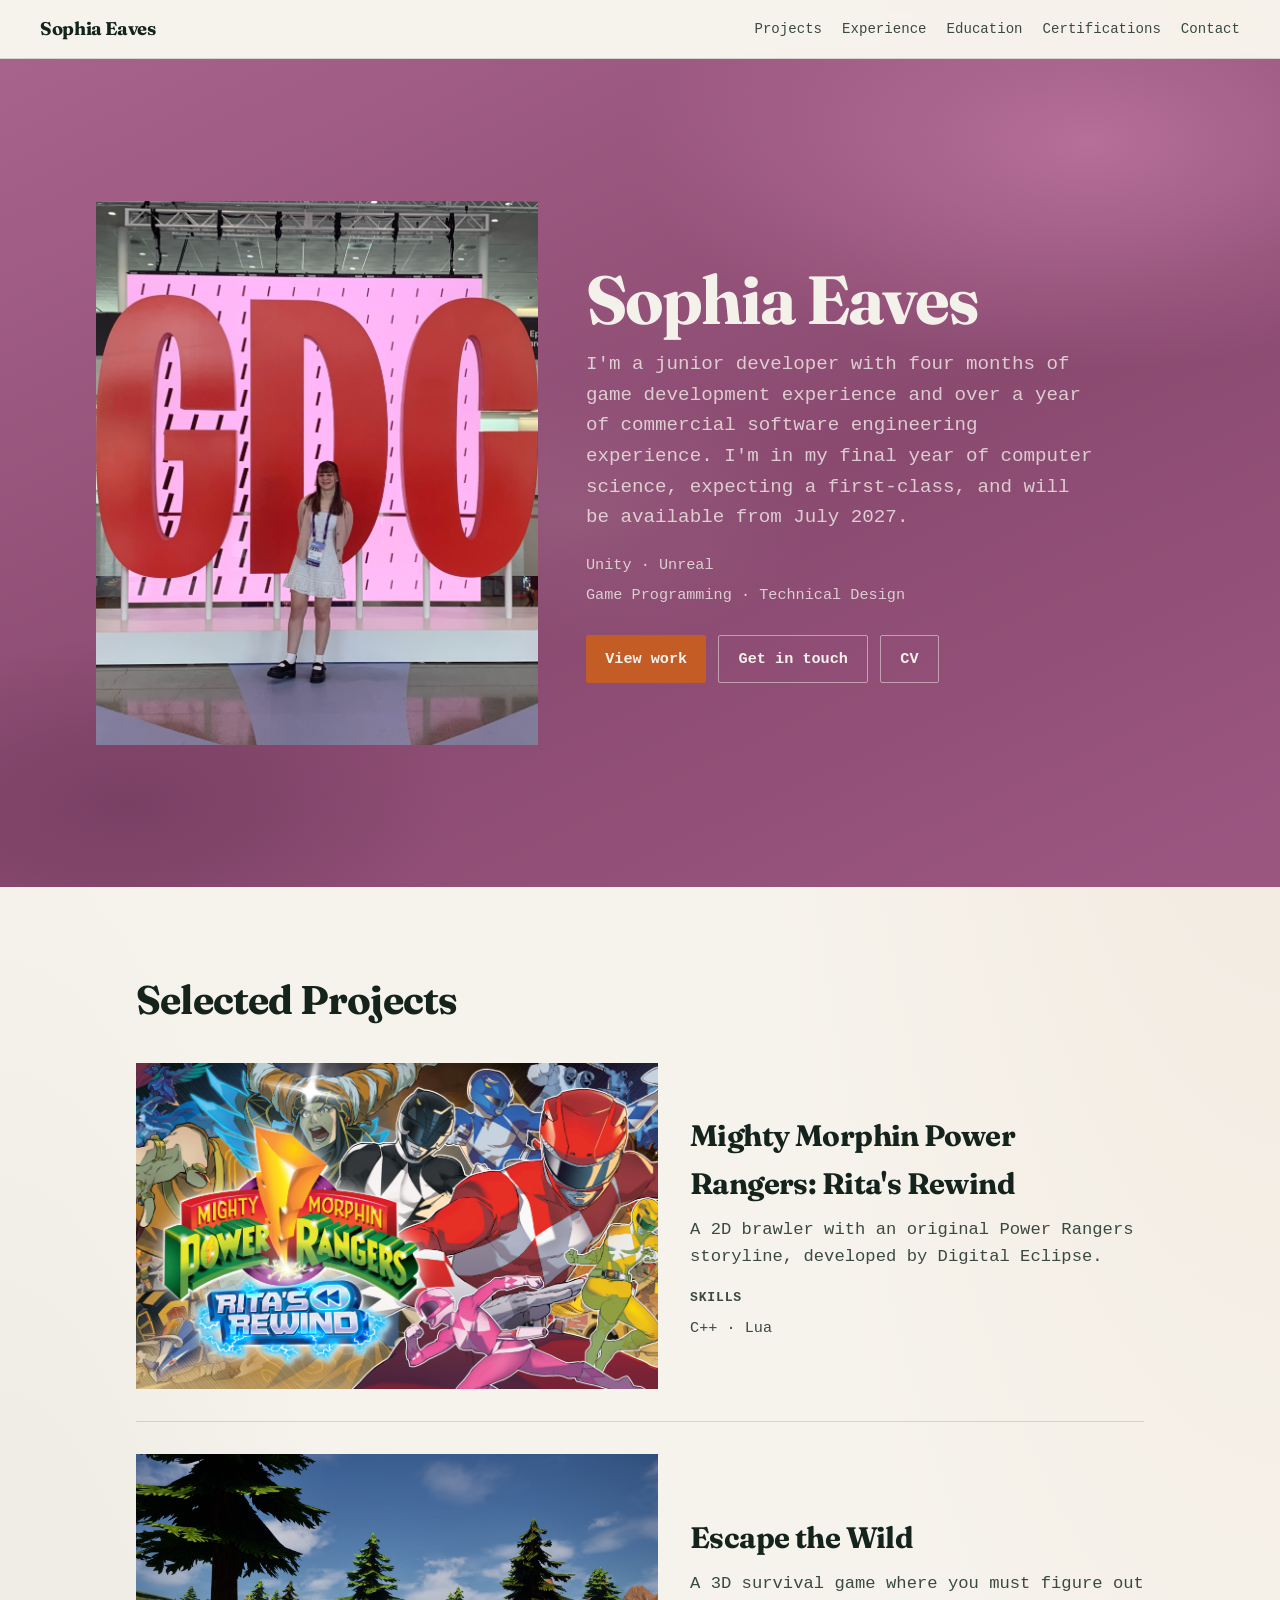
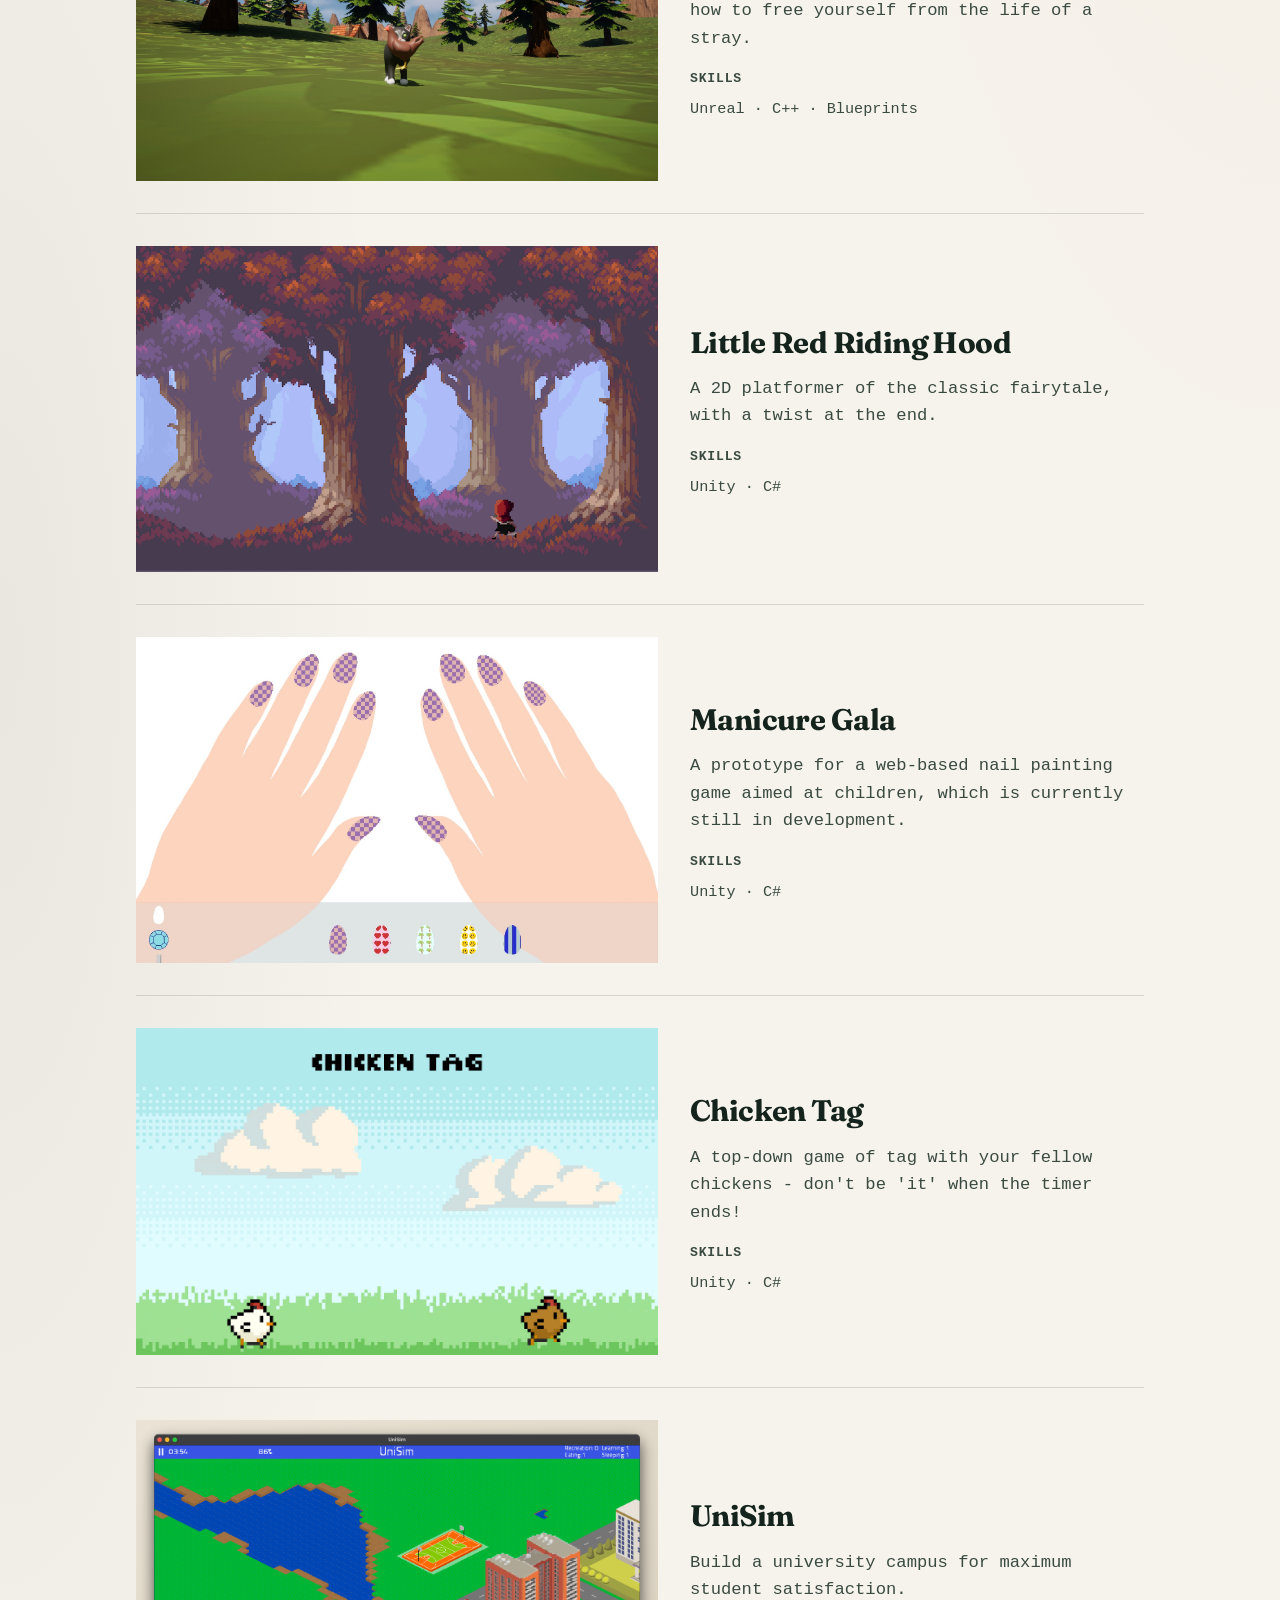
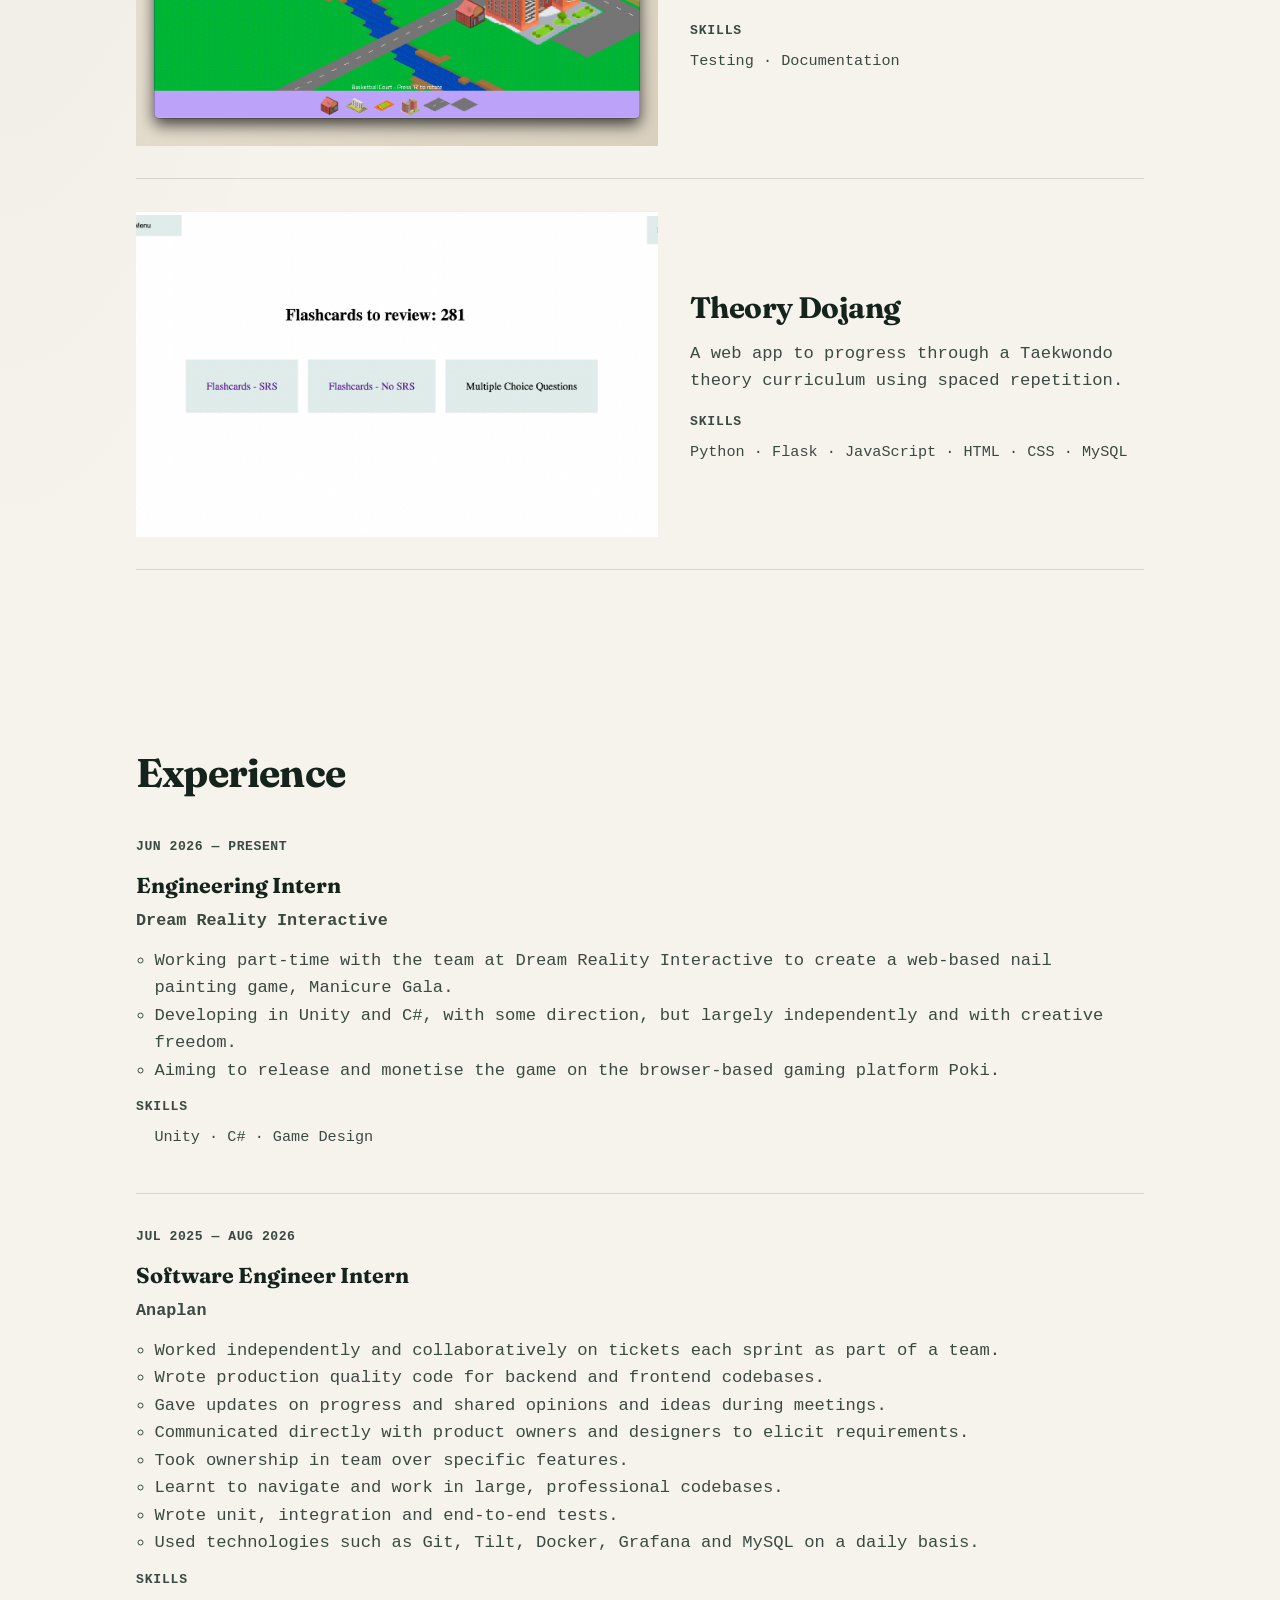
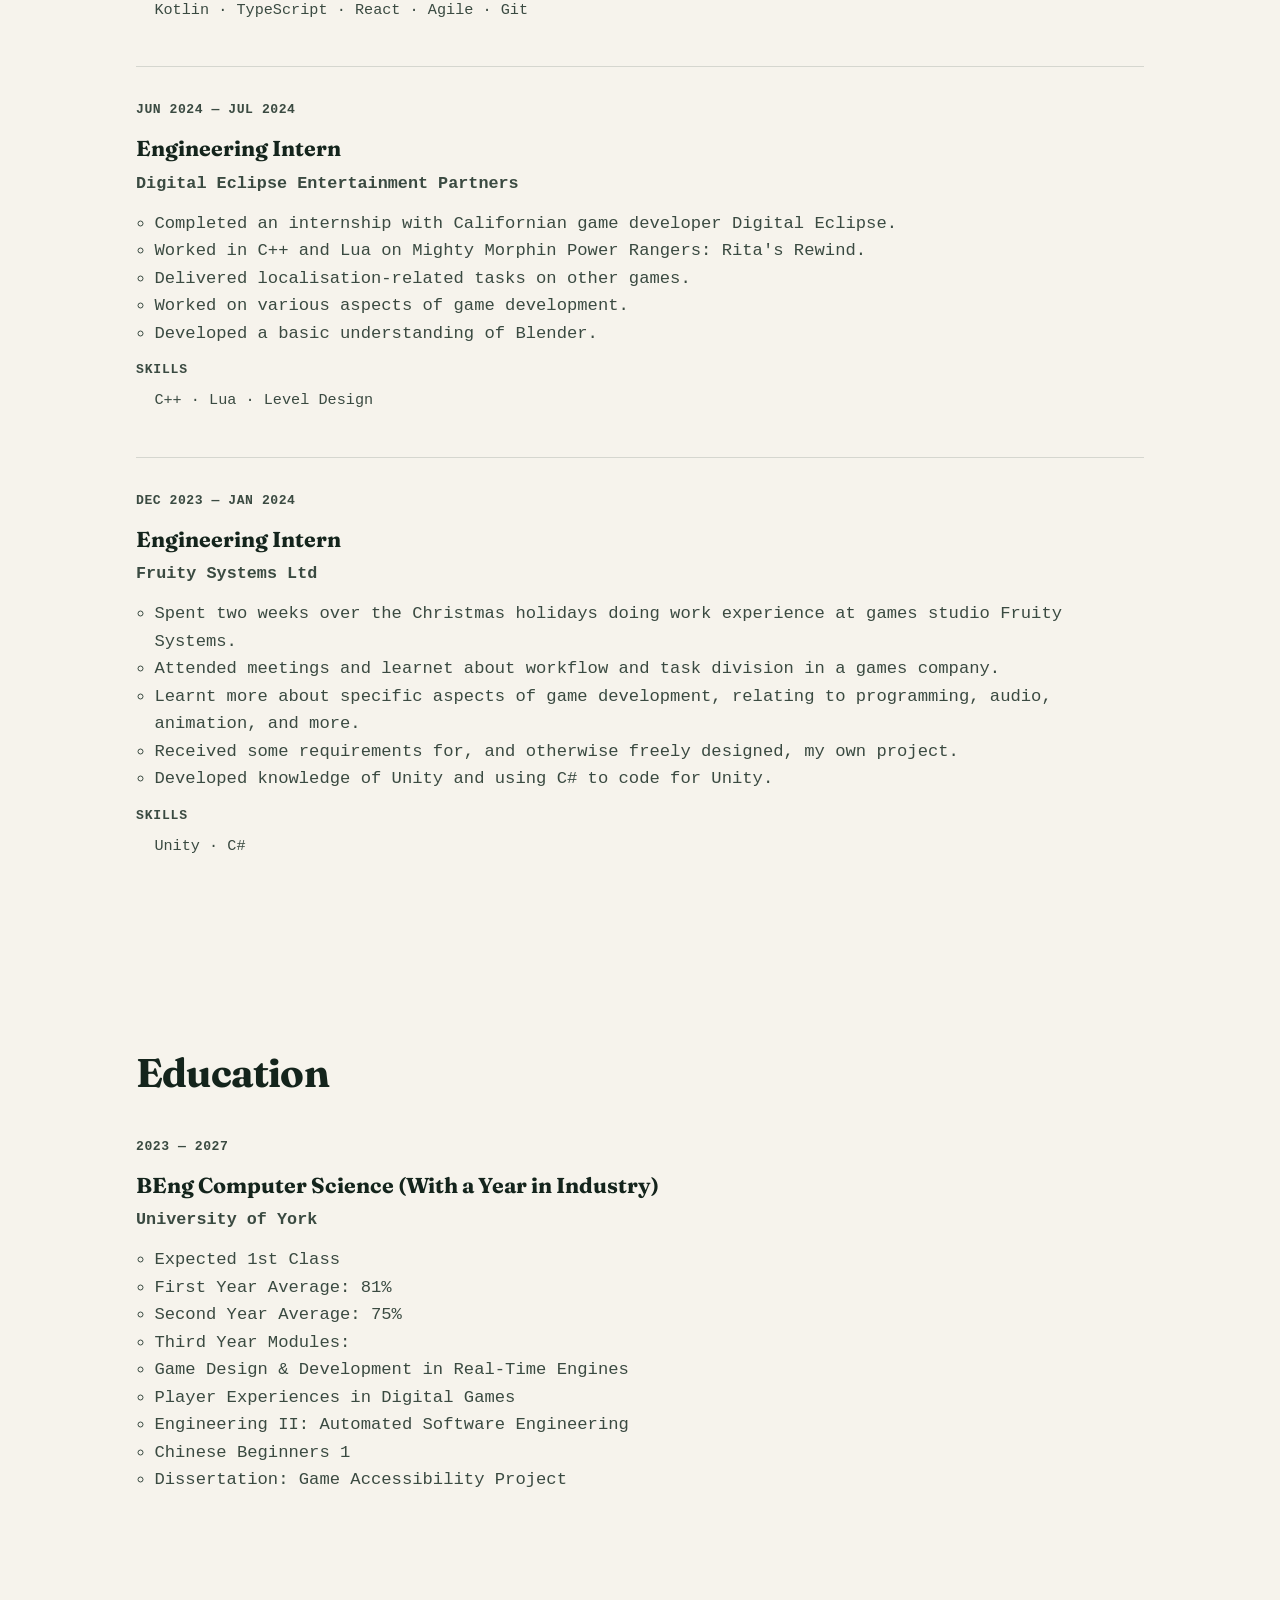
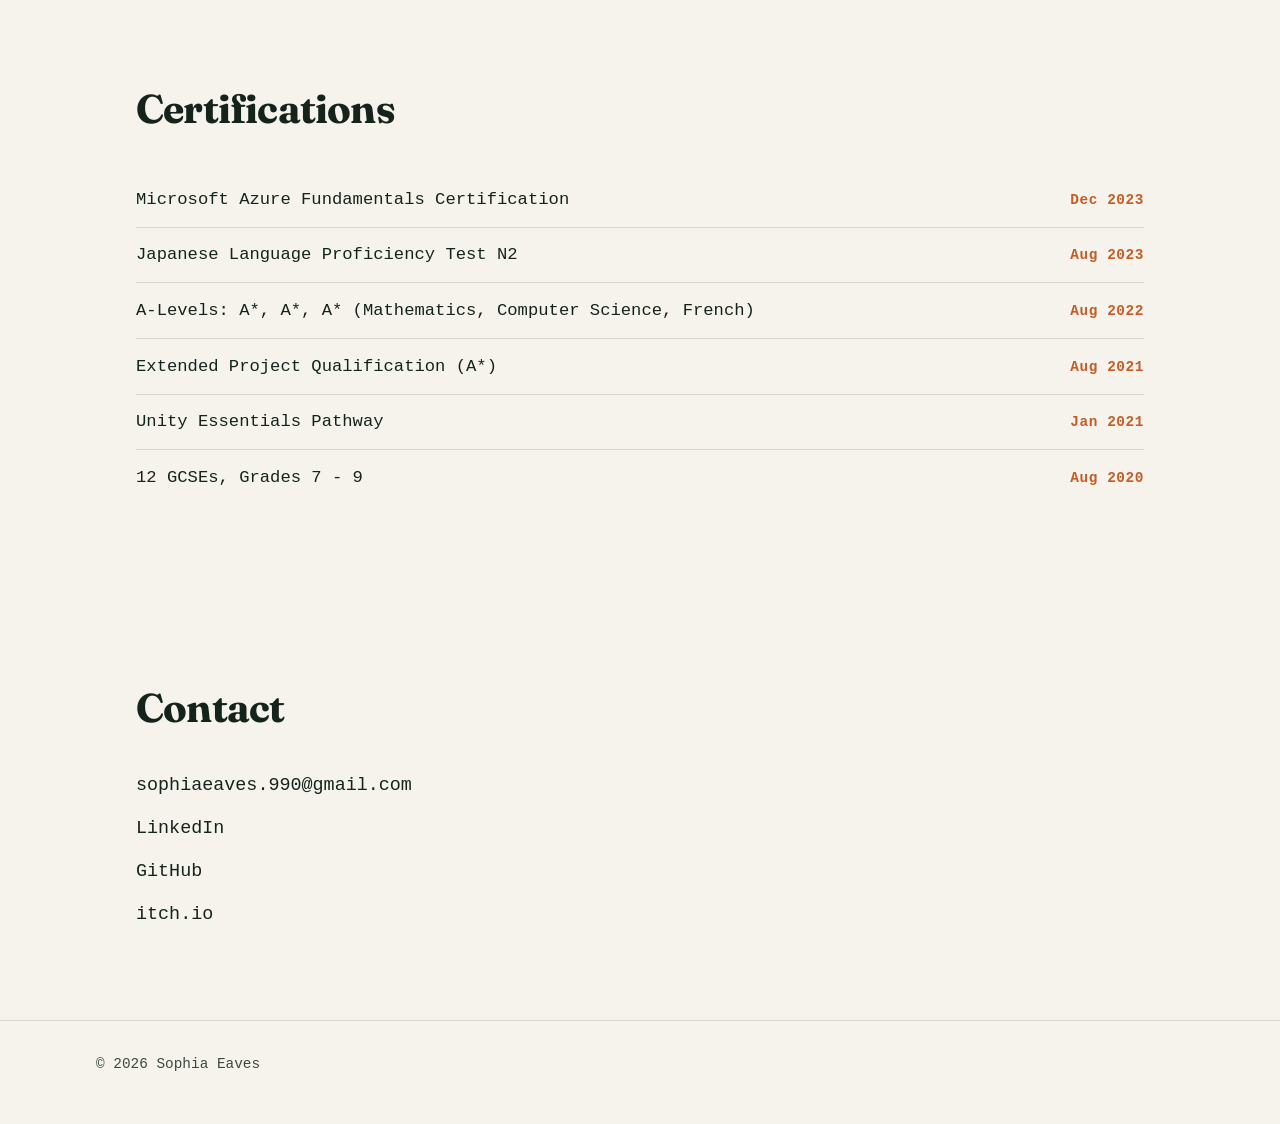
==== commit 9f54da4c: "update experience section" ====
--- a/index.html
+++ b/index.html
@@ -235,6 +235,20 @@
         </div>
         <ol class="timeline">
             <li class="timeline__item">
+                <p class="timeline__dates">Jun 2026 — Present</p>
+                <h3>Engineering Intern</h3>
+                <p class="timeline__org">Dream Reality Interactive</p>
+                <ul>
+                    <li>Working part-time with the team at Dream Reality Interactive to create a web-based nail painting game, Manicure Gala.</li>
+                    <li>Developing in Unity and C#, with some direction, but largely independently and with creative freedom.</li>
+                    <li>Aiming to release and monetise the game on the browser-based gaming platform Poki.</li>
+                </ul>
+                <h4 class="project-card__skills-label">Skills</h4>
+                <ul class="skill-list">
+                    <li>Unity · C# · Game Design</li>
+                </ul>
+            </li>
+            <li class="timeline__item">
                 <p class="timeline__dates">Jul 2025 — Aug 2026</p>
                 <h3>Software Engineer Intern</h3>
                 <p class="timeline__org">Anaplan</p>
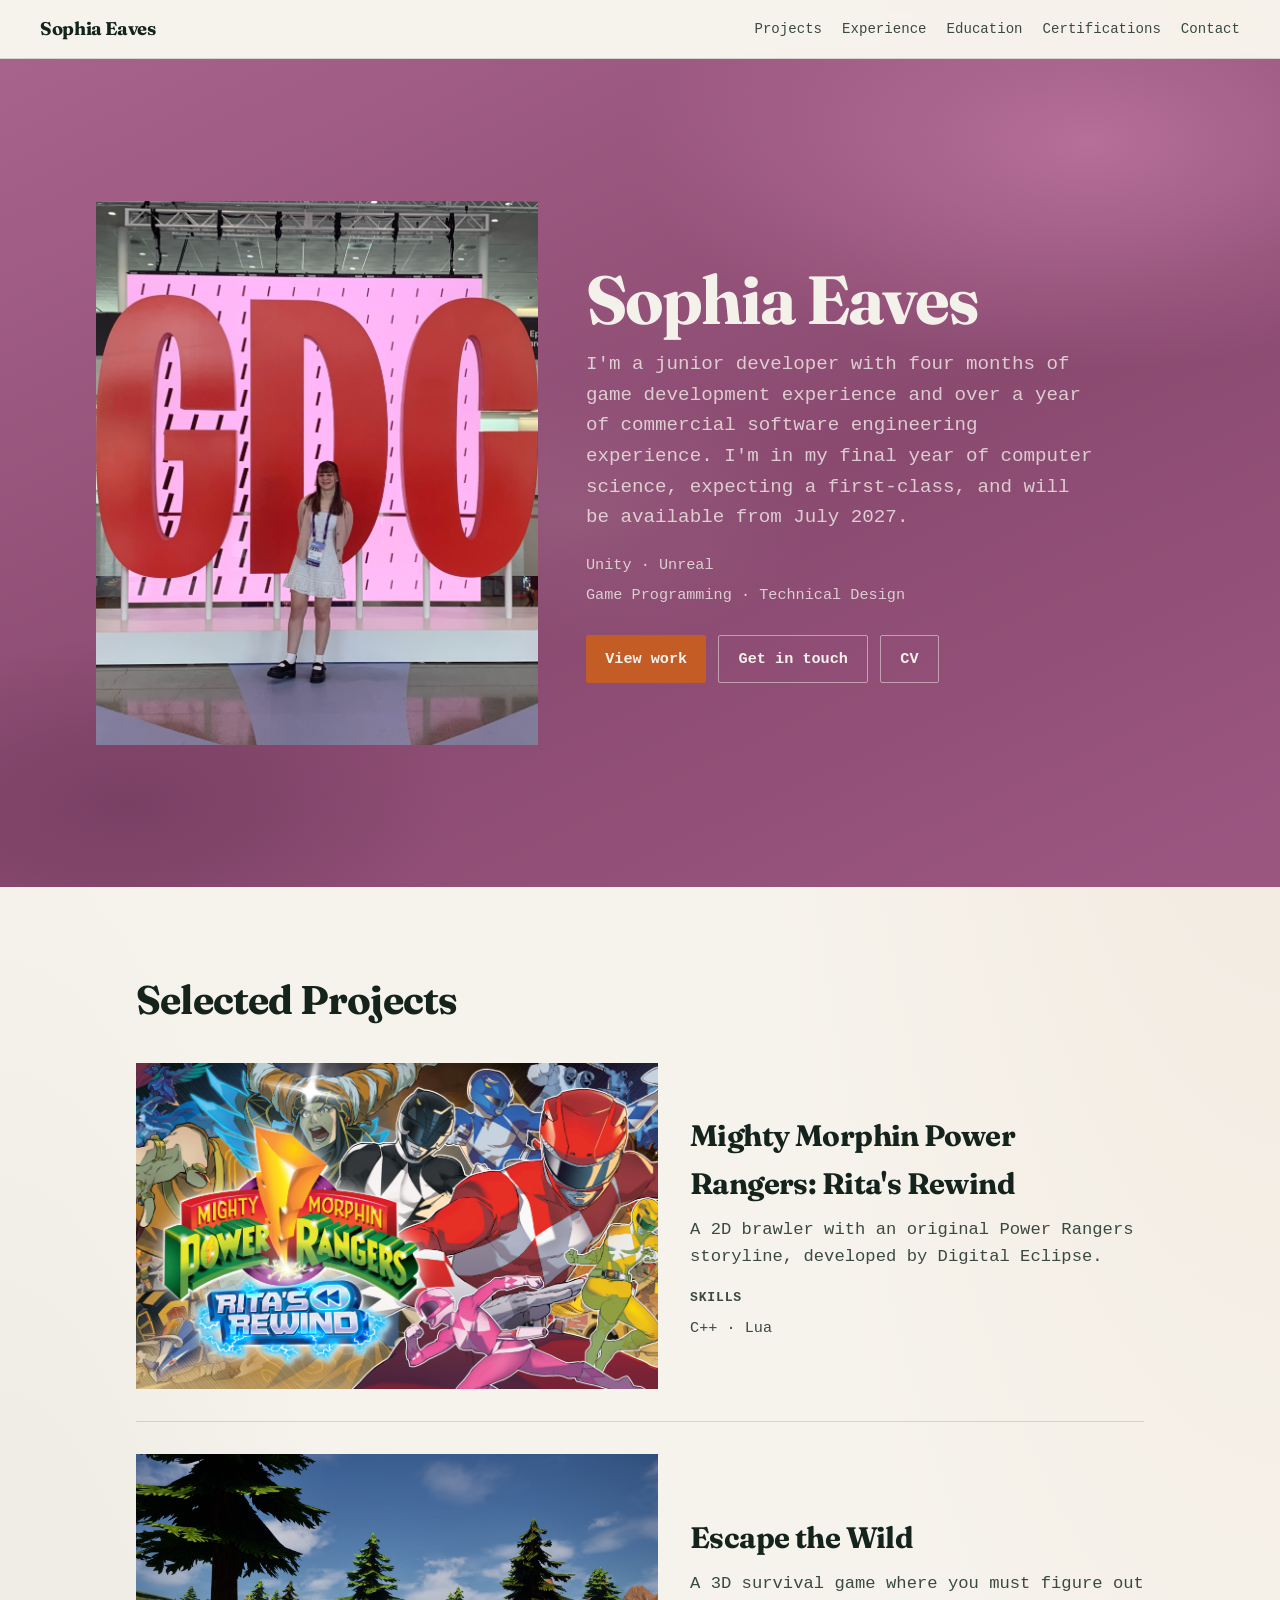
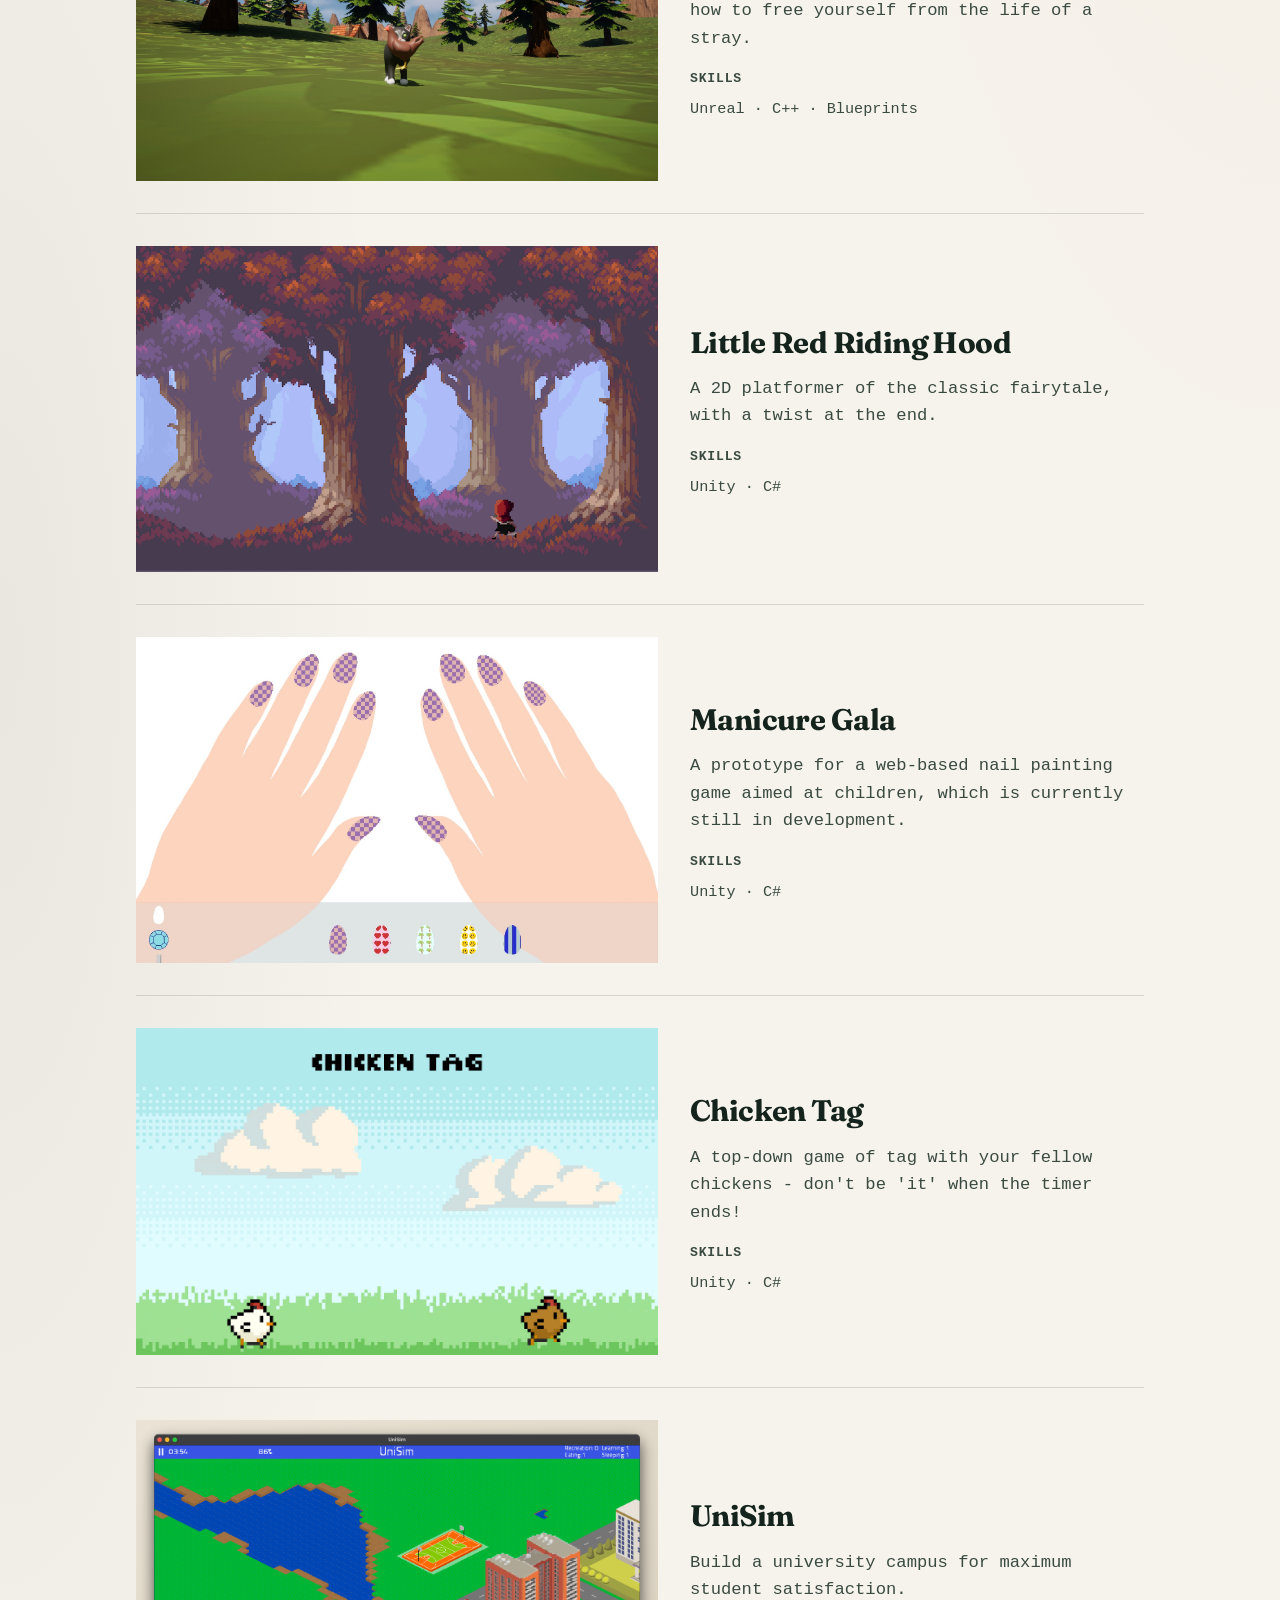
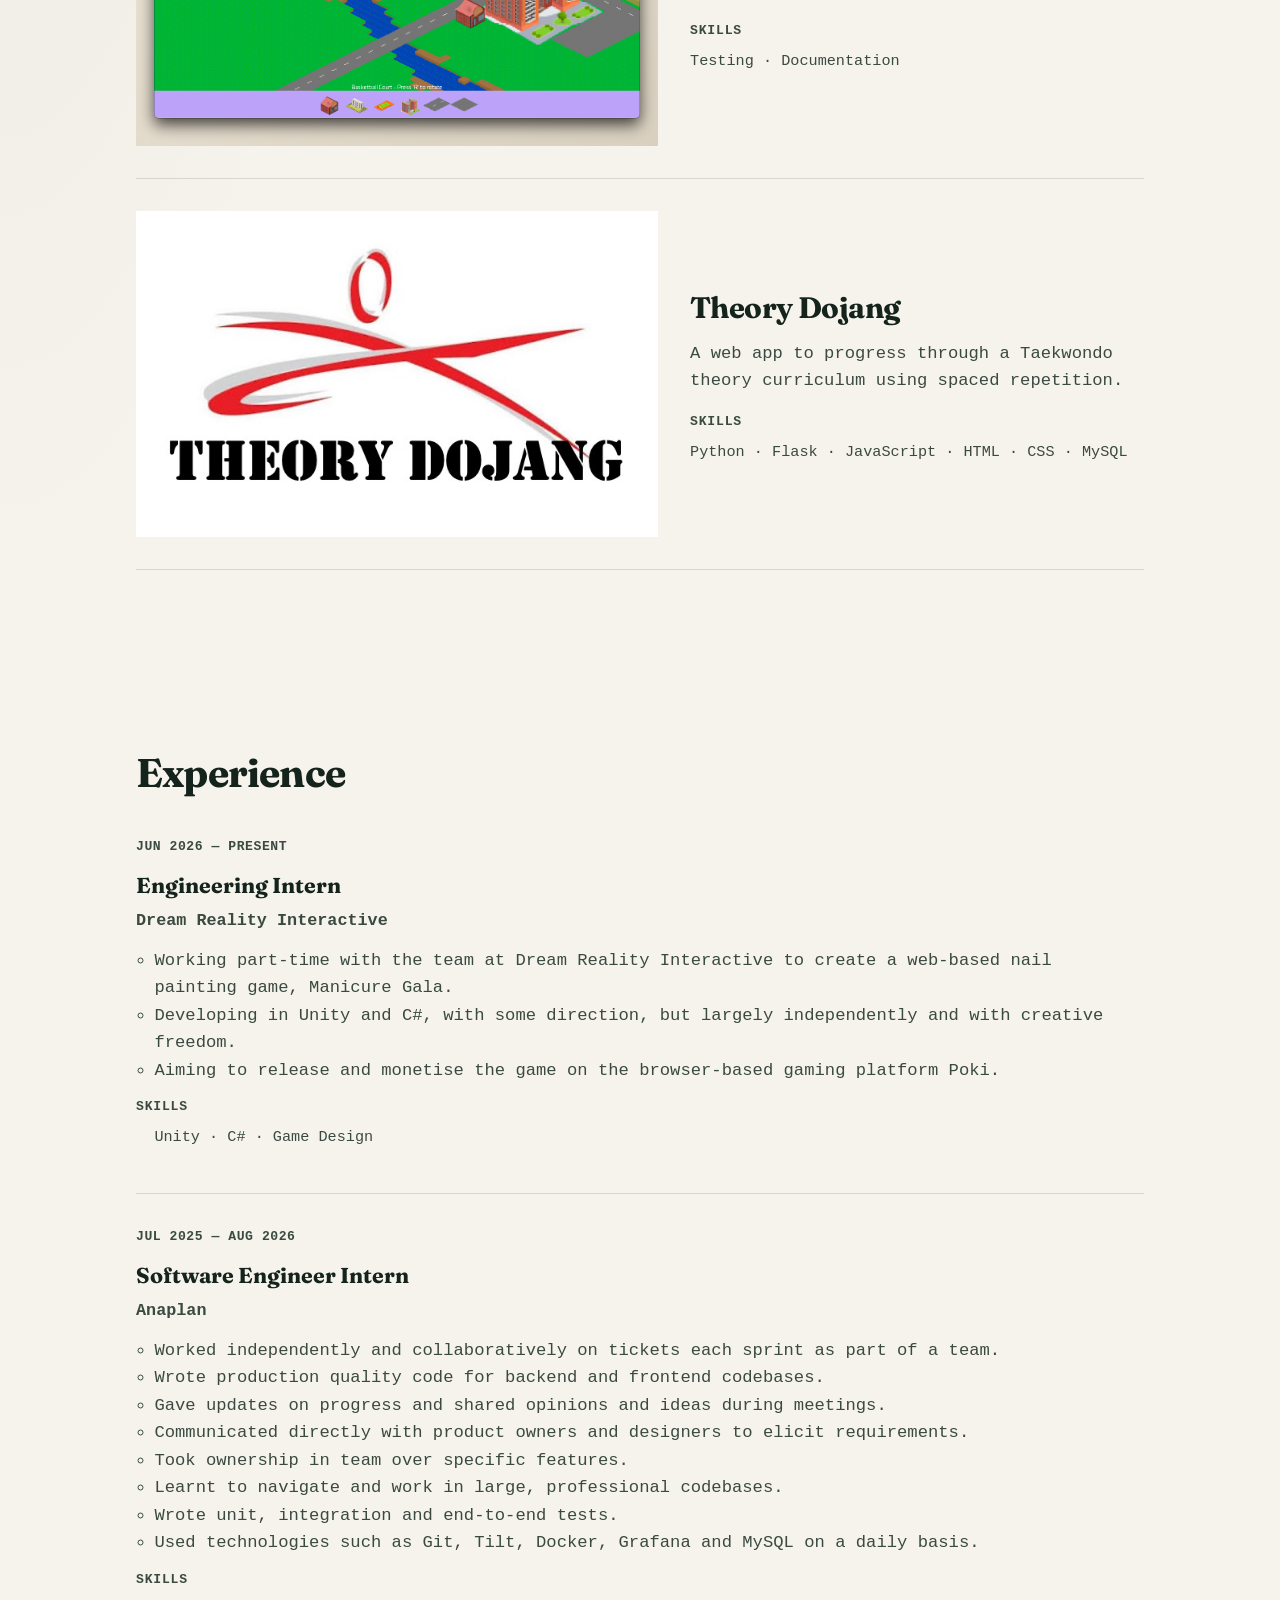
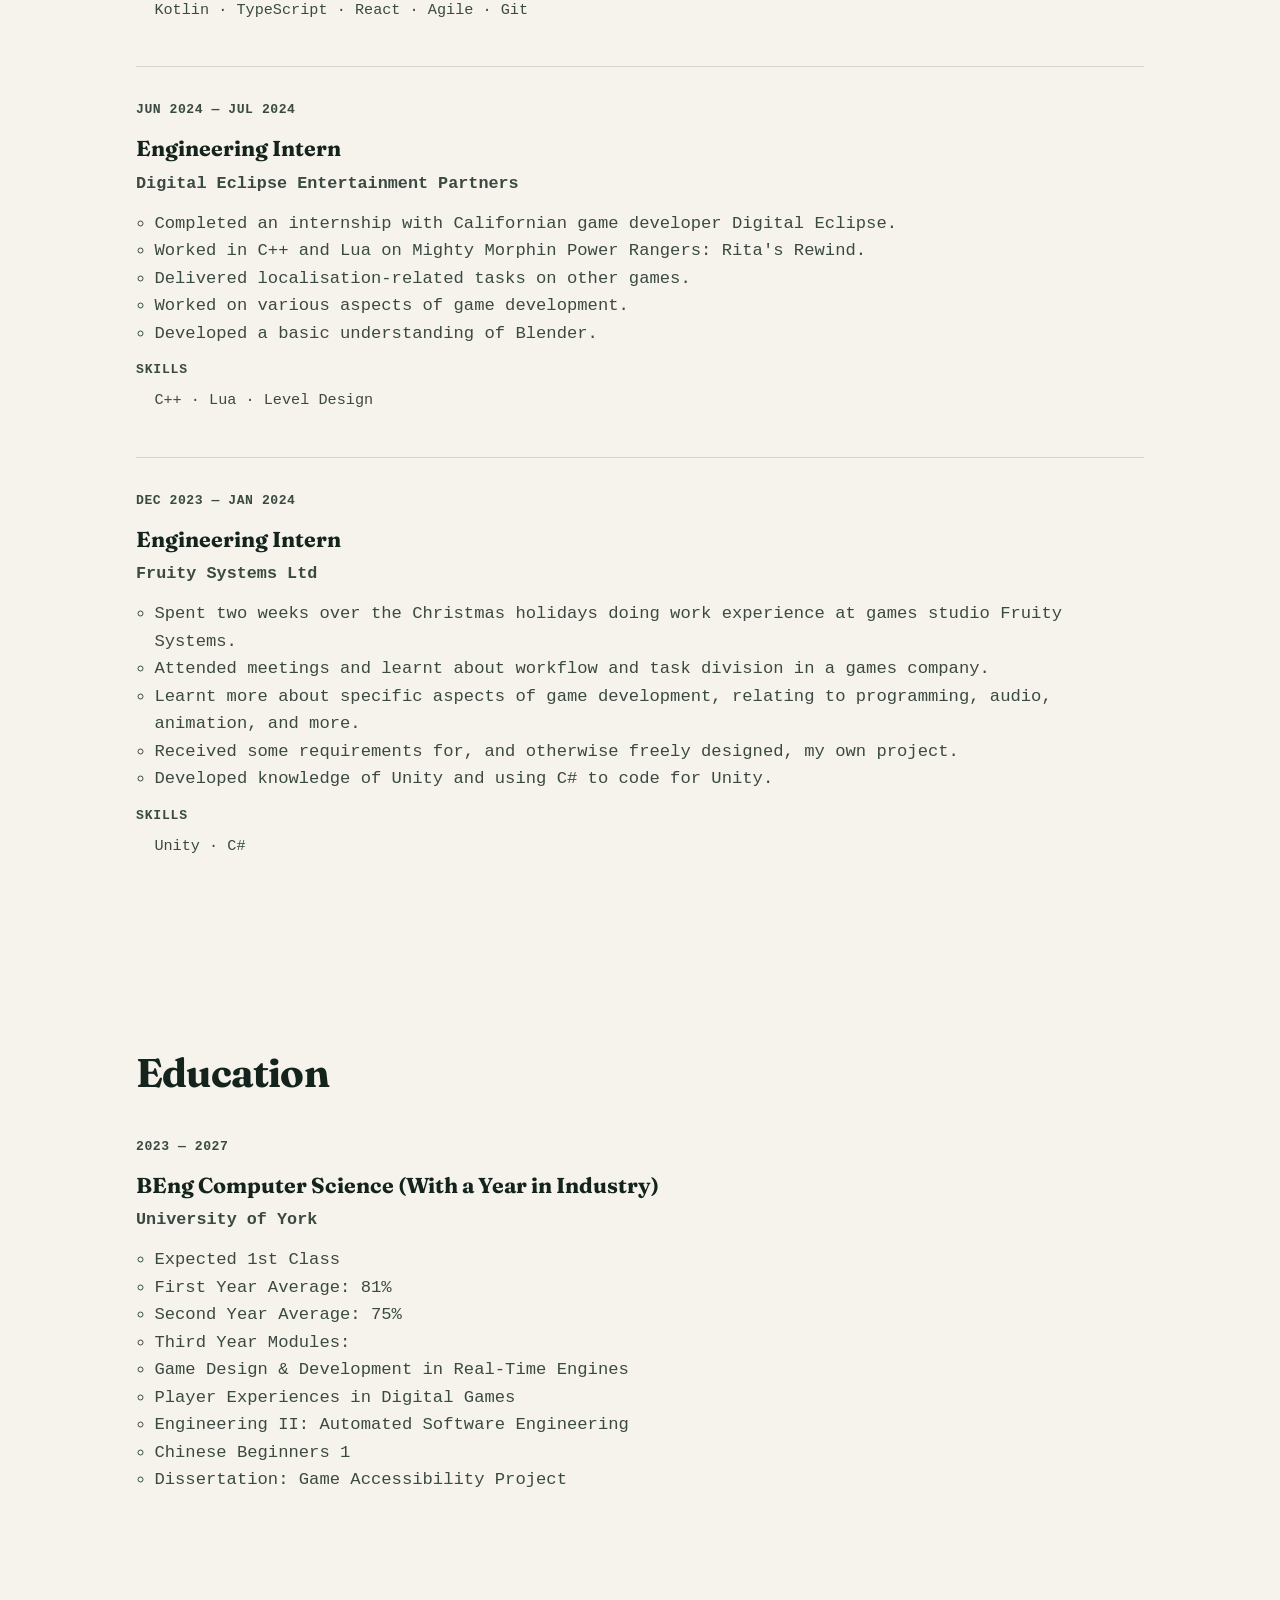
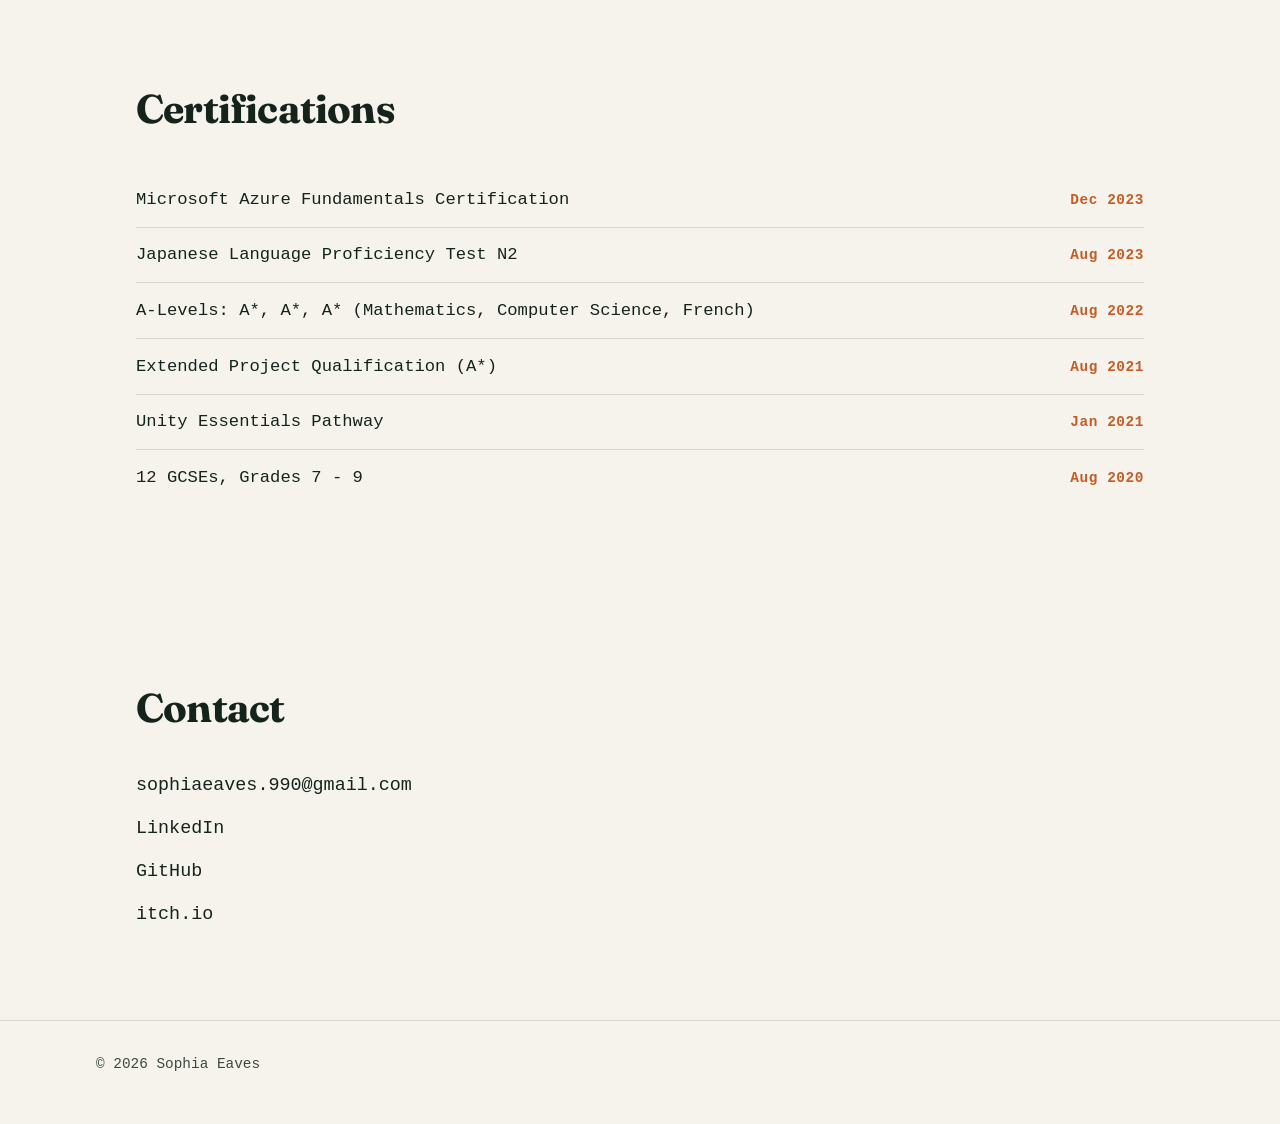
==== commit 61268db0: "fix typo" ====
--- a/index.html
+++ b/index.html
@@ -289,7 +289,7 @@
                 <p class="timeline__org">Fruity Systems Ltd</p>
                 <ul>
                     <li>Spent two weeks over the Christmas holidays doing work experience at games studio Fruity Systems.</li>
-                    <li>Attended meetings and learnet about workflow and task division in a games company.</li>
+                    <li>Attended meetings and learnt about workflow and task division in a games company.</li>
                     <li>Learnt more about specific aspects of game development, relating to programming, audio, animation, and more.</li>
                     <li>Received some requirements for, and otherwise freely designed, my own project.</li>
                     <li>Developed knowledge of Unity and using C# to code for Unity.</li>
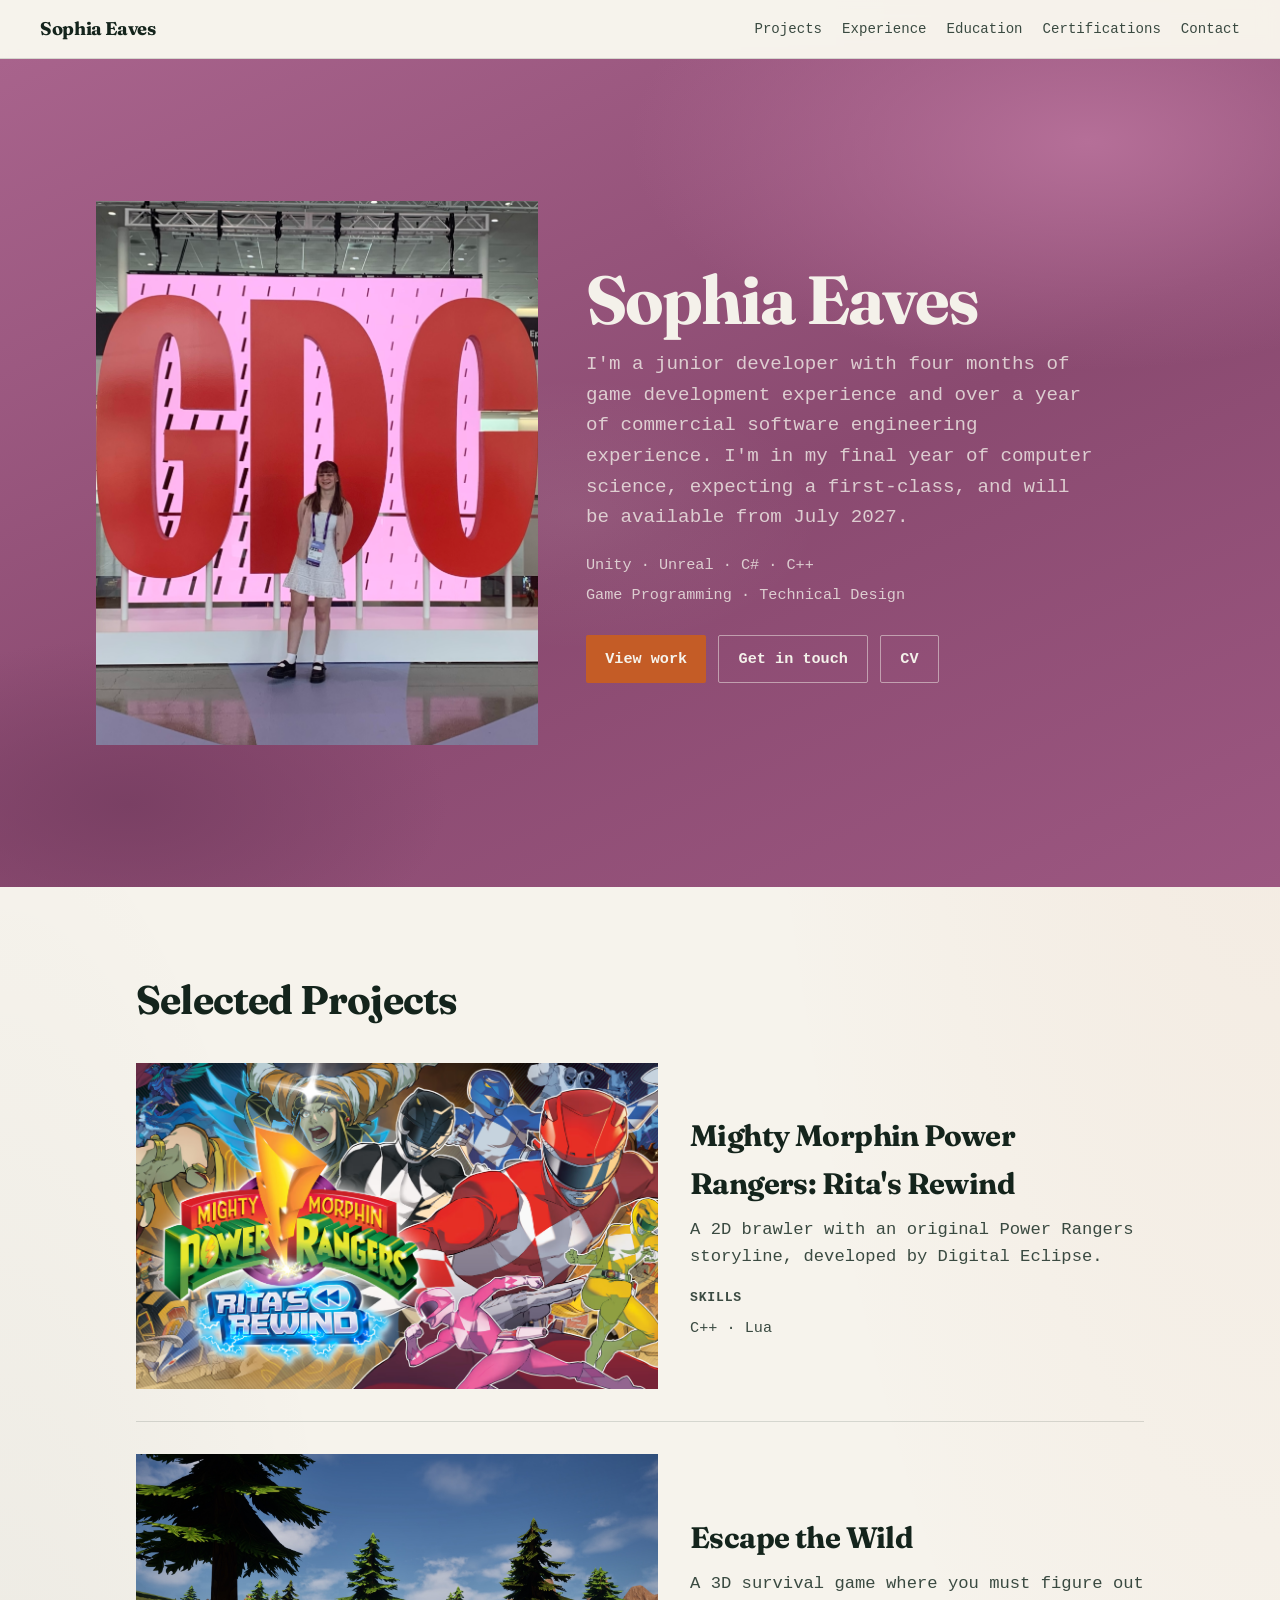
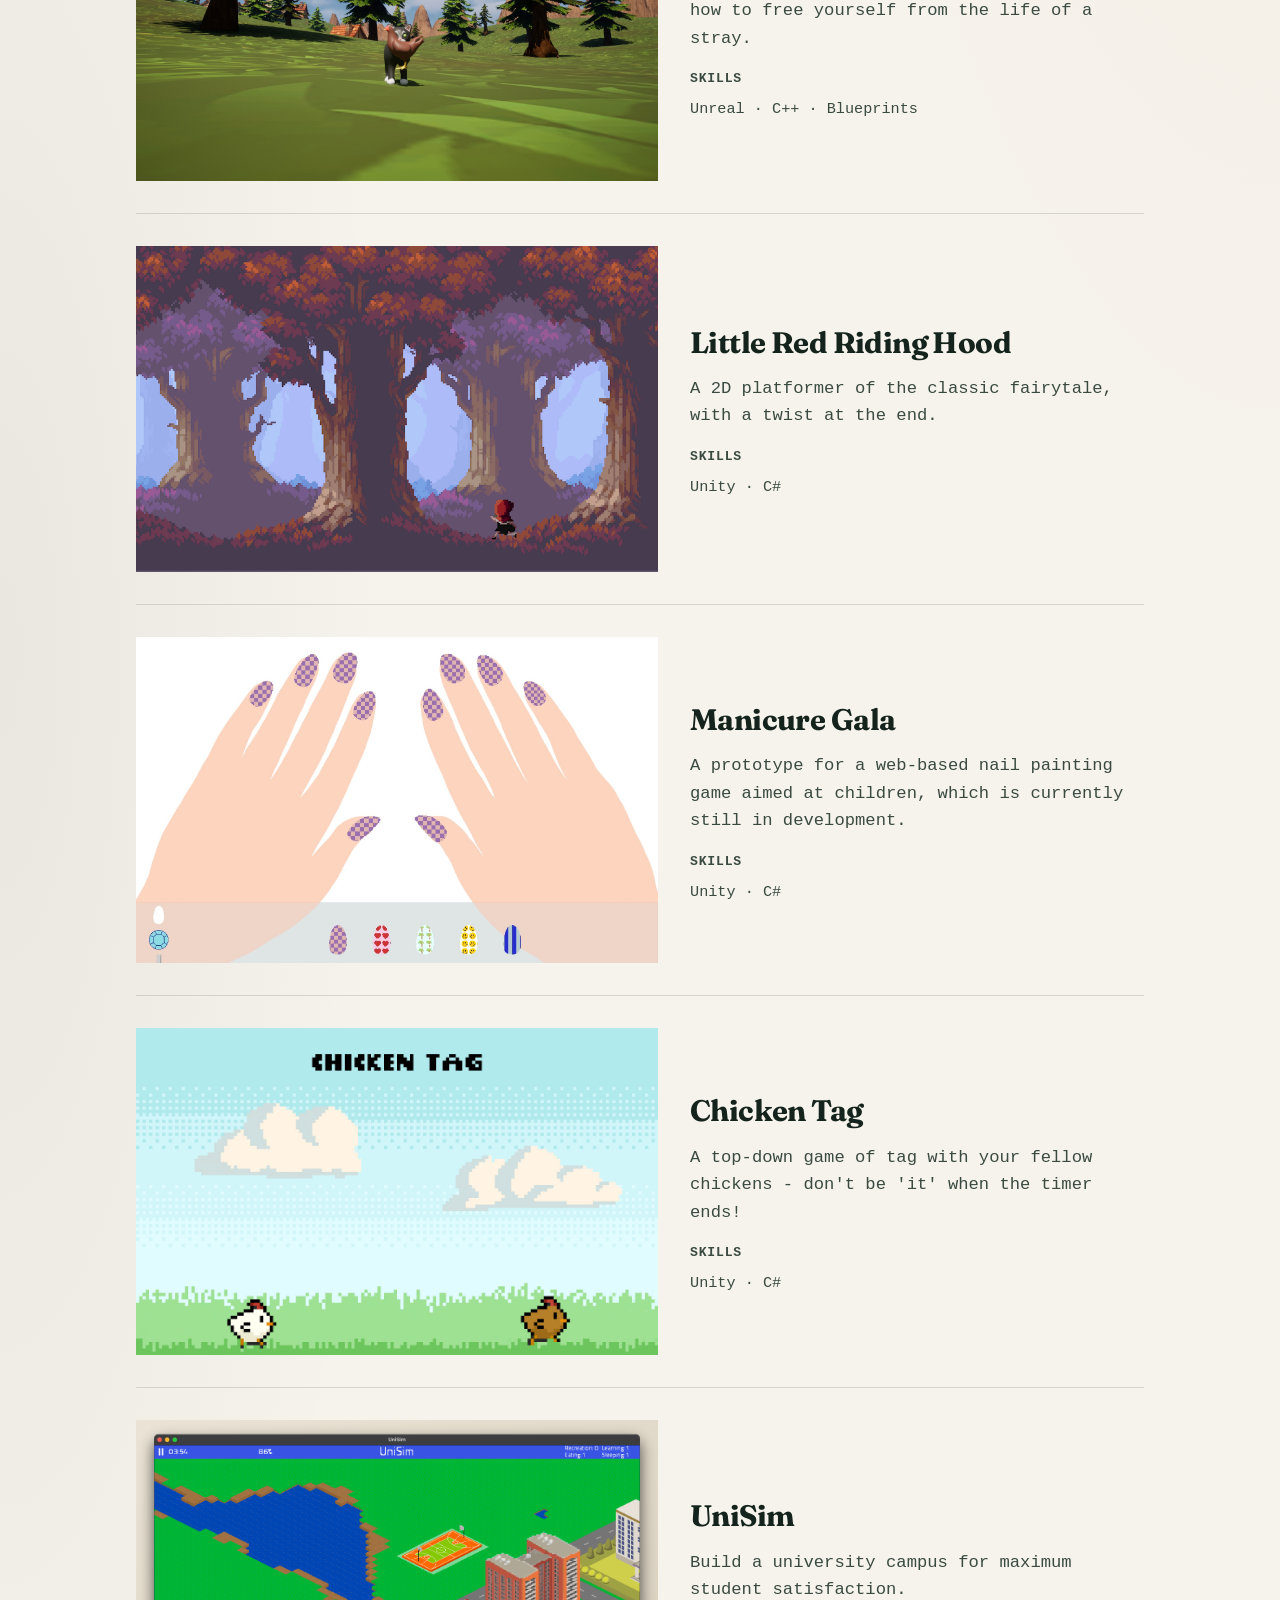
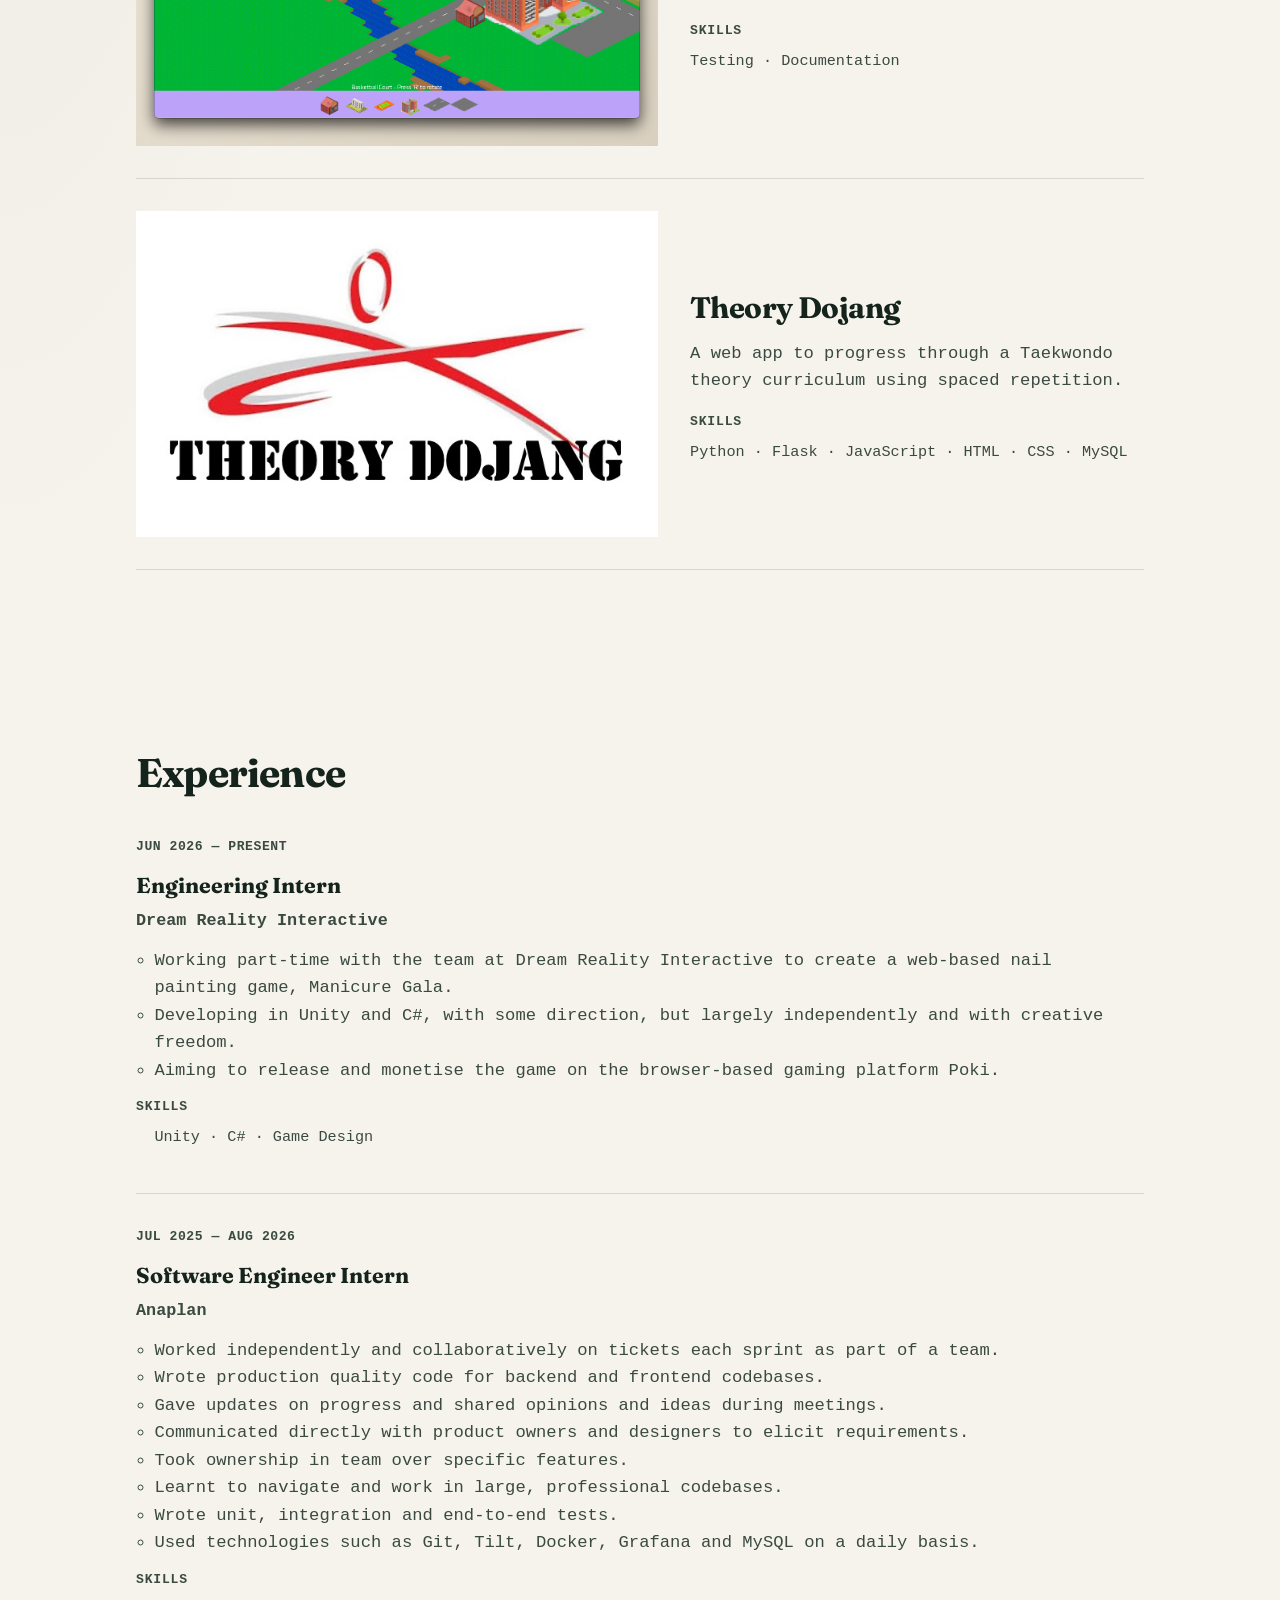
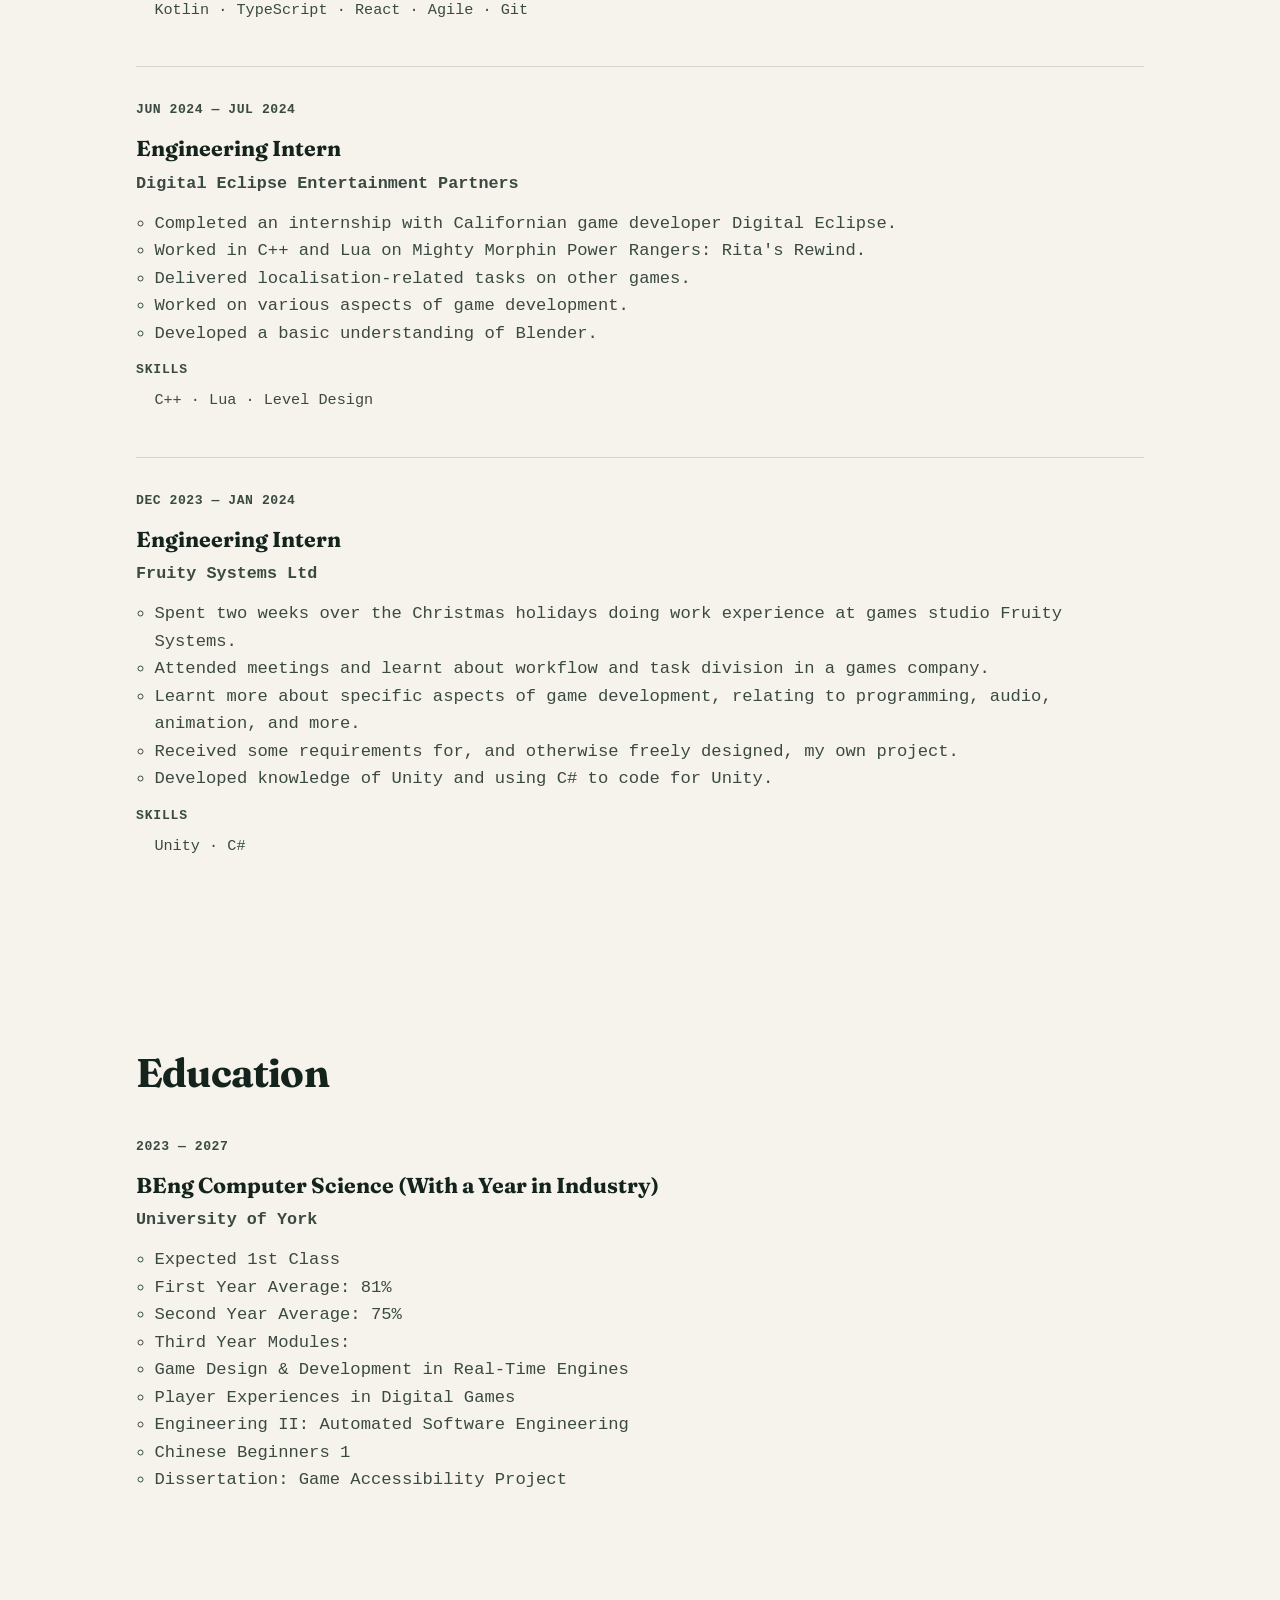
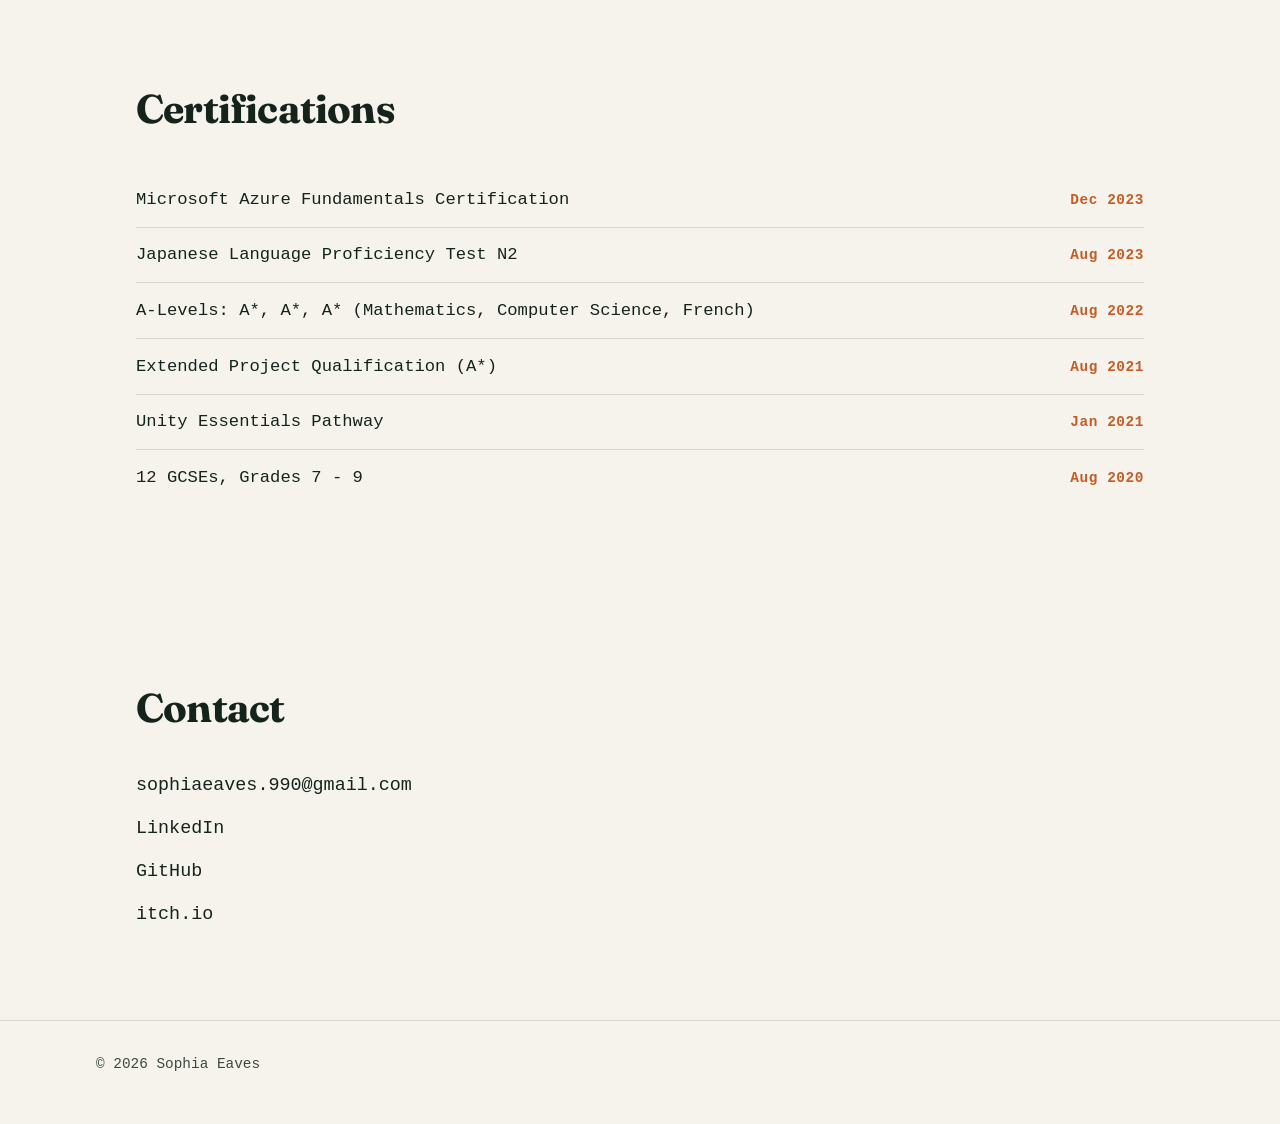
==== commit c72378fe: "add languages to top skills" ====
--- a/index.html
+++ b/index.html
@@ -48,7 +48,7 @@
                     I'm a junior developer with four months of game development experience and over a year of commercial software engineering experience. I'm in my final year of computer science, expecting a first-class, and will be available from July 2027.
                 </p>
                 <ul class="hero__focus">
-                    <li>Unity · Unreal</li>
+                    <li>Unity · Unreal · C# · C++</li>
                     <li>Game Programming · Technical Design</li>
                 </ul>
                 <div class="hero__actions">
